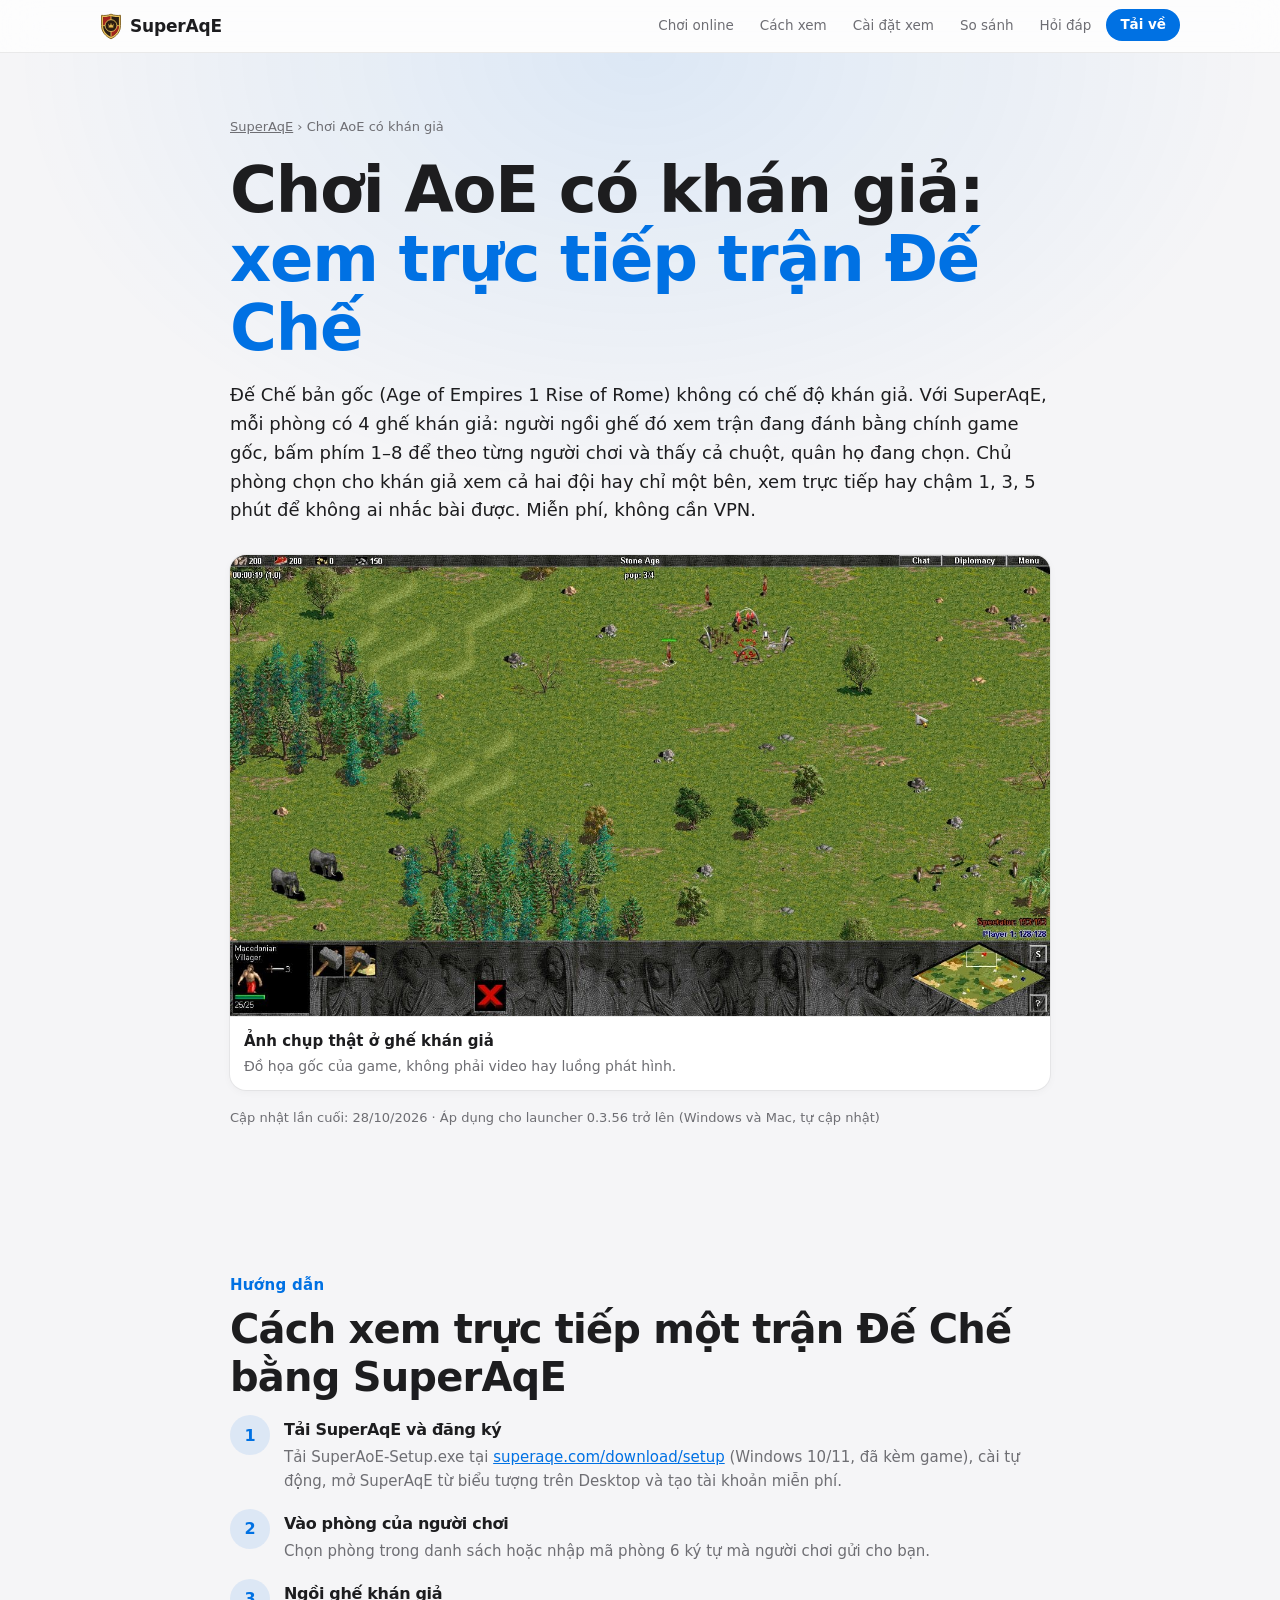
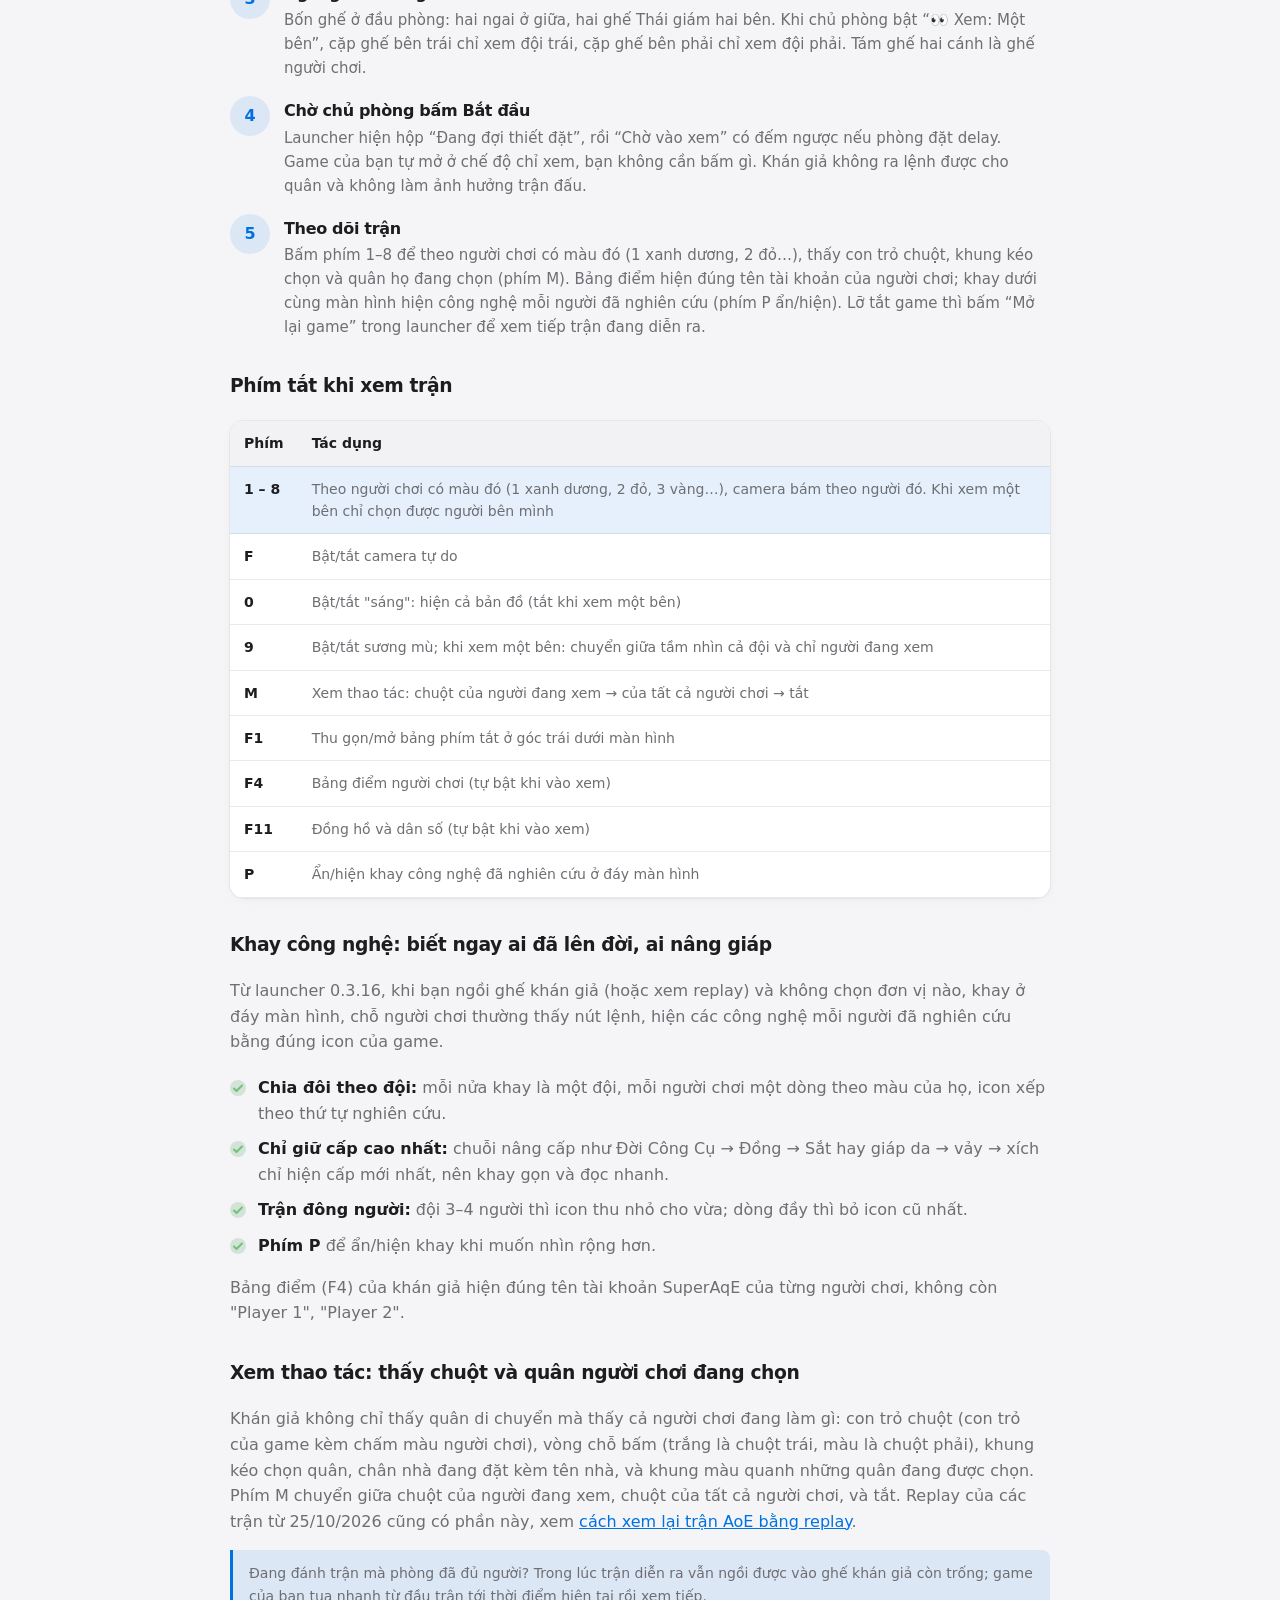
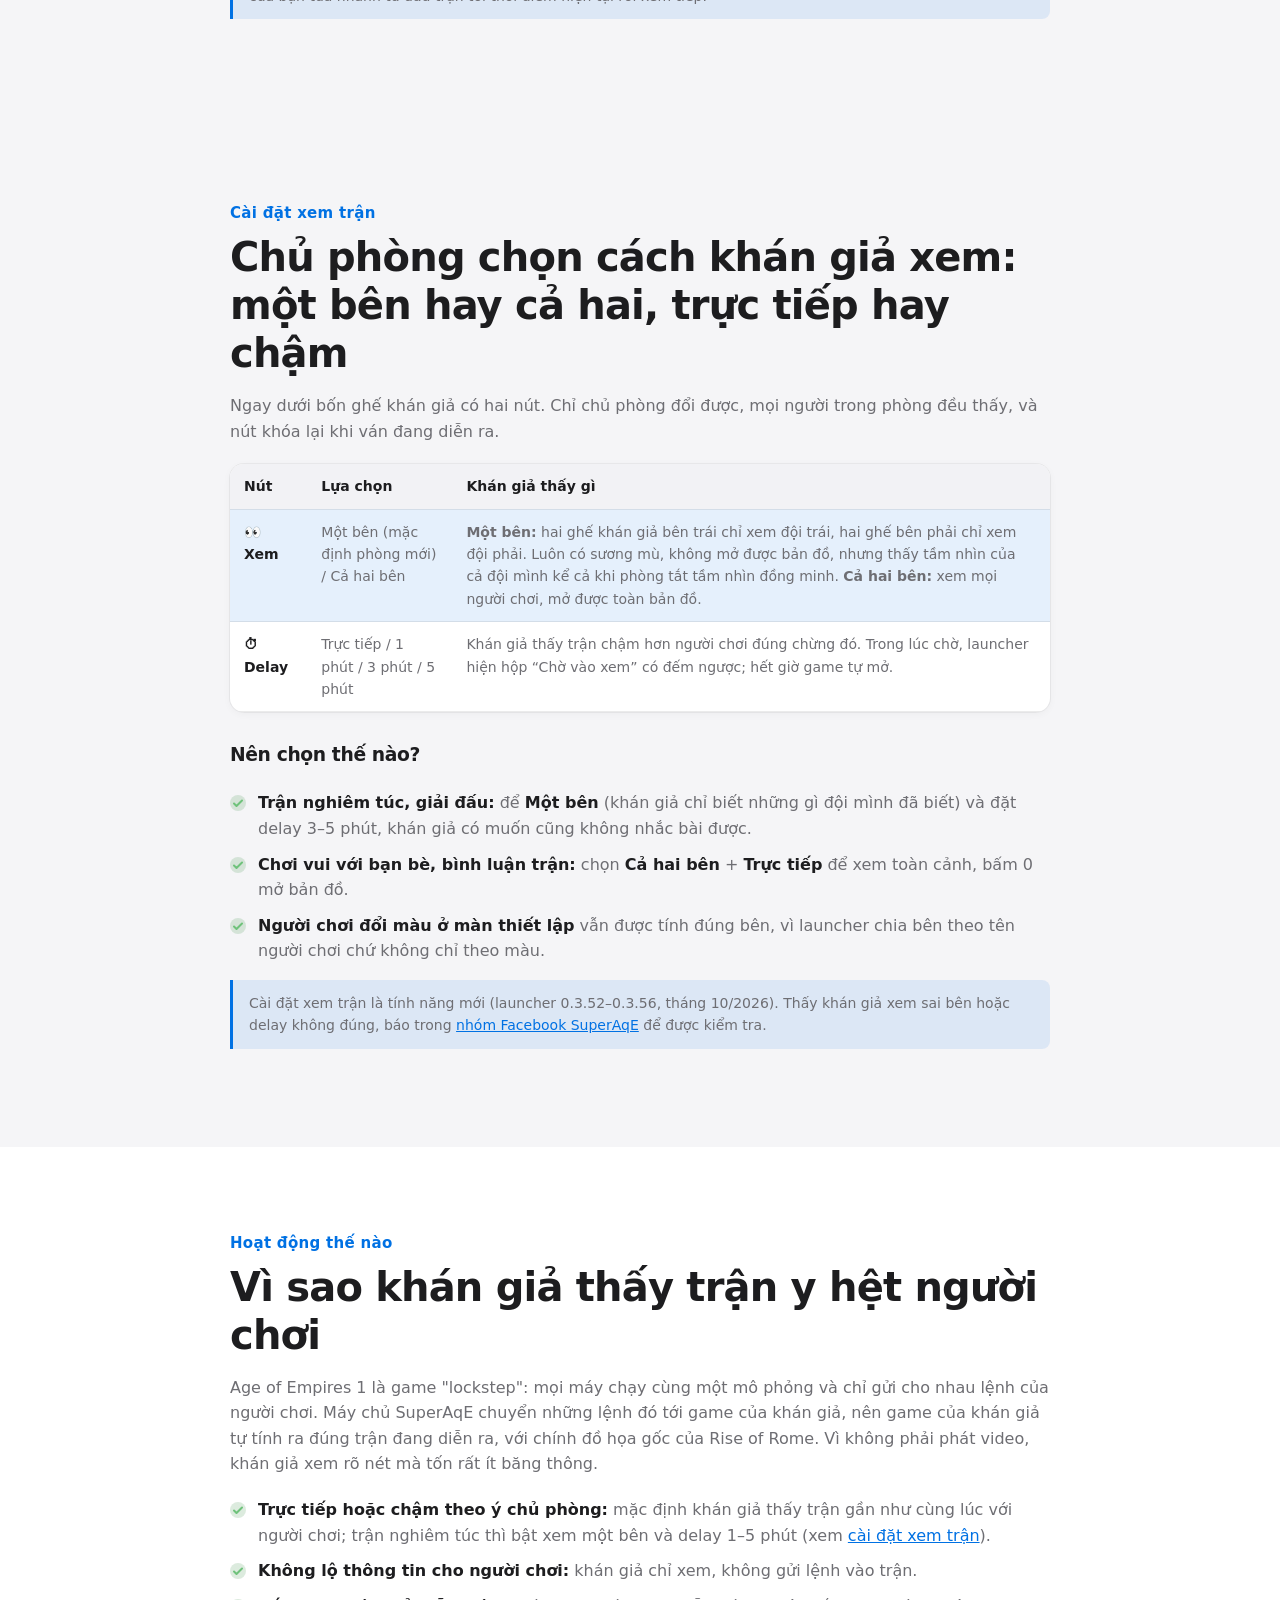
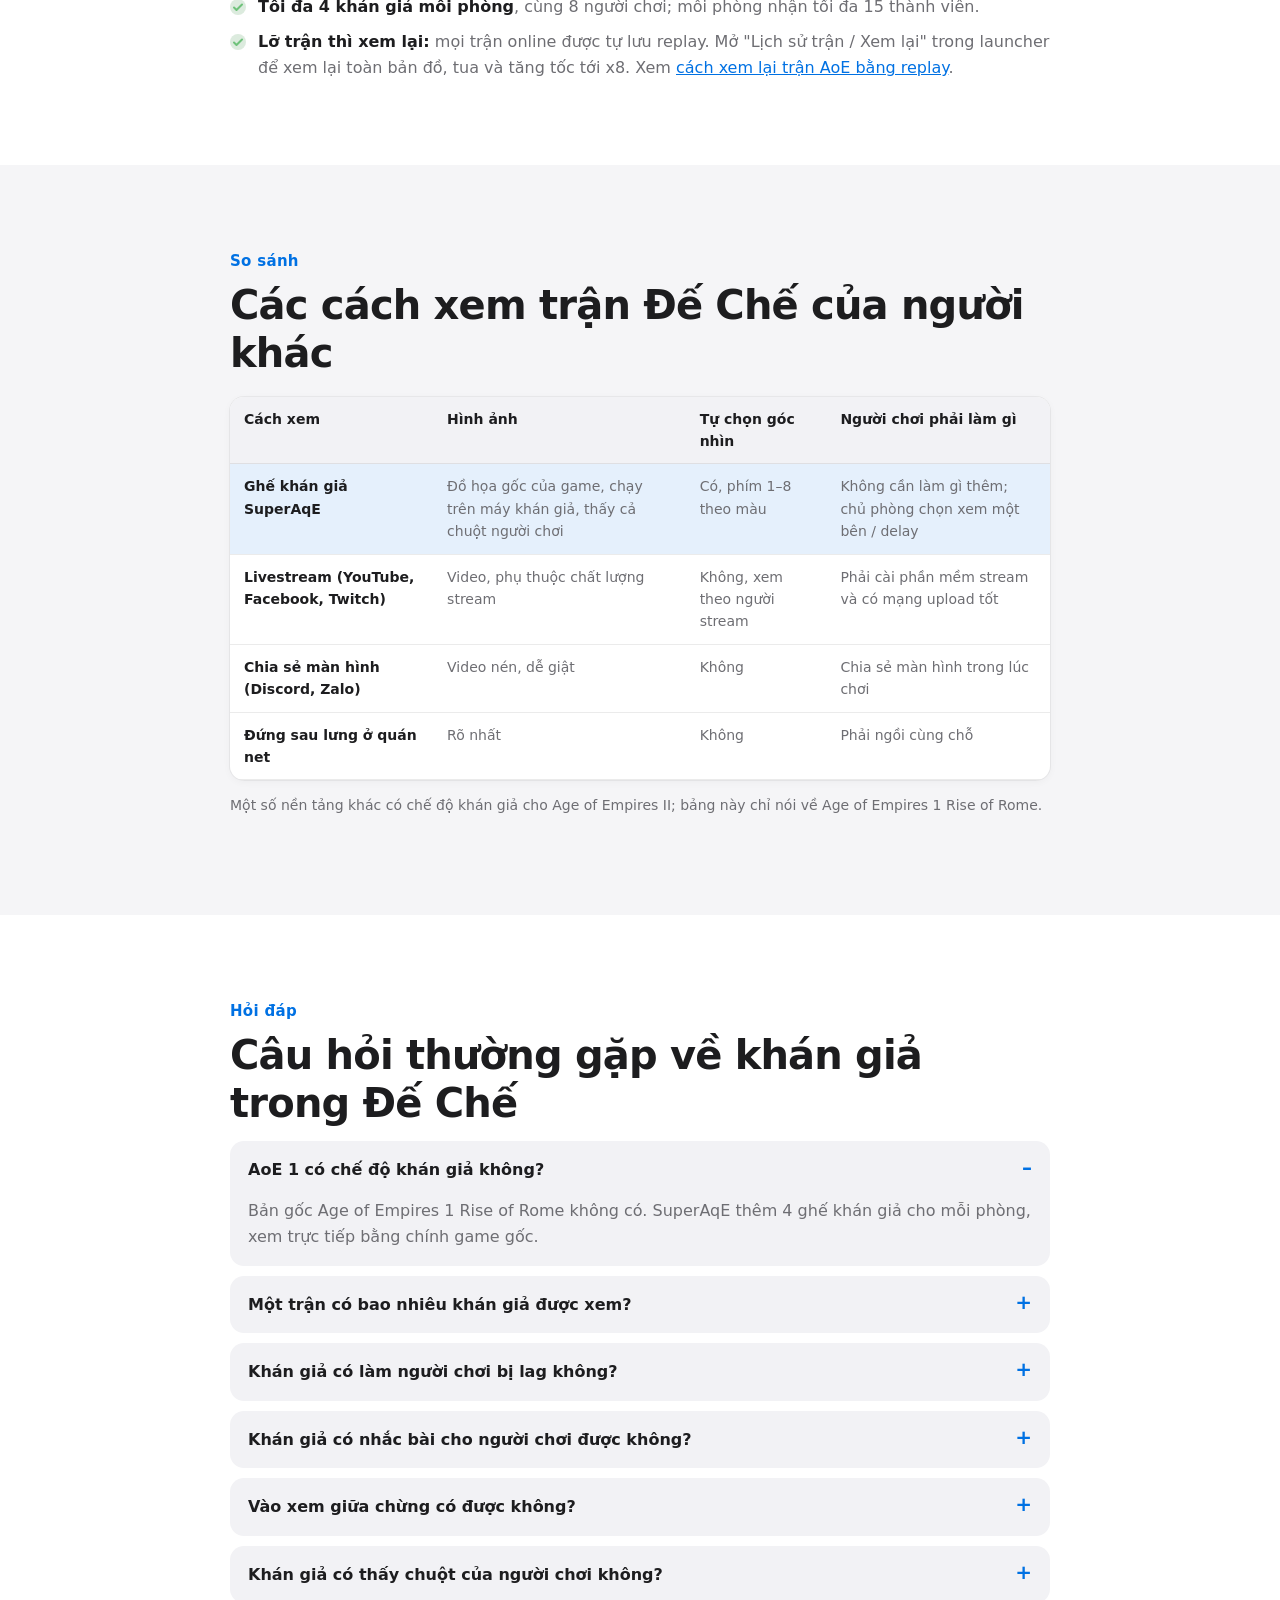
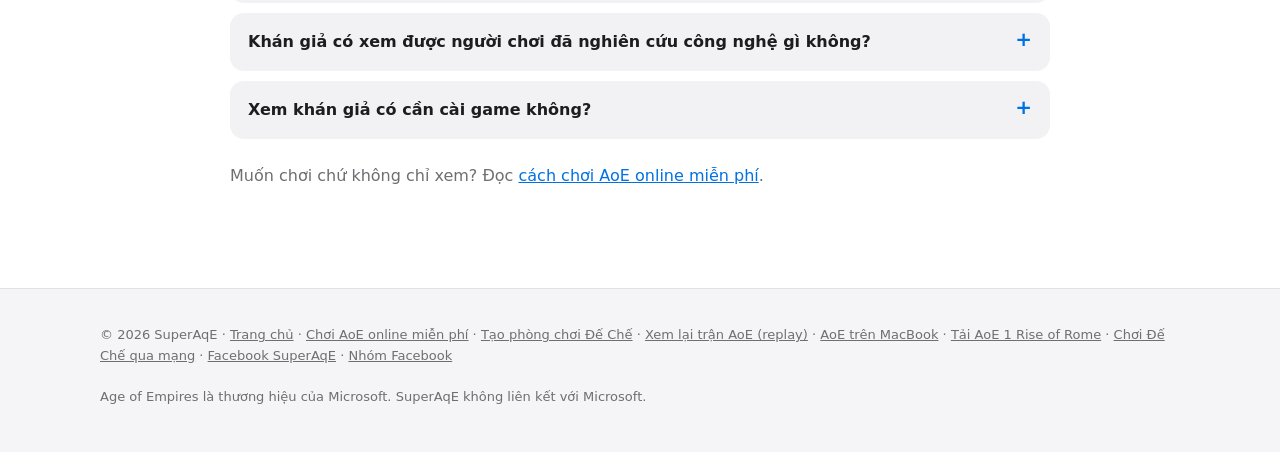
==== choi-aoe-co-khan-gia/index.html @ fdb7a01c "SEO: spectator settings (4 seats, one side, delay), mouse view; 3 -> 4 spectator seats site-wide; ra" ====
<!doctype html>
<html lang="vi">
<head>
<meta charset="utf-8">
<meta name="viewport" content="width=device-width, initial-scale=1">
<title>Chơi AoE có khán giả xem trực tiếp – SuperAqE</title>
<meta name="description" content="Đế Chế (AoE1) không có chế độ khán giả. SuperAqE thêm 4 ghế khán giả mỗi phòng: xem bằng đồ họa gốc, xem một bên hoặc delay để không nhắc bài.">
<link rel="canonical" href="https://superaqe.com/choi-aoe-co-khan-gia/">
<link rel="alternate" hreflang="vi" href="https://superaqe.com/choi-aoe-co-khan-gia/">
<link rel="alternate" hreflang="x-default" href="https://superaqe.com/choi-aoe-co-khan-gia/">
<meta property="og:title" content="Chơi AoE có khán giả: xem trực tiếp trận Đế Chế">
<meta property="og:description" content="4 ghế khán giả mỗi phòng, xem trận đang đánh bằng chính game gốc; chủ phòng chọn xem một bên hoặc chậm 1–5 phút. Miễn phí, không cần VPN.">
<meta property="og:type" content="article">
<meta property="og:url" content="https://superaqe.com/choi-aoe-co-khan-gia/">
<meta property="og:image" content="https://superaqe.com/img/spectator.jpg">
<meta property="og:image:width" content="1366">
<meta property="og:image:height" content="768">
<meta property="og:image:alt" content="Góc nhìn khán giả SuperAqE trong một trận Đế Chế">
<meta name="robots" content="index, follow, max-image-preview:large">
<meta property="og:locale" content="vi_VN">
<meta property="og:site_name" content="SuperAqE">
<meta name="twitter:card" content="summary_large_image">
<meta name="theme-color" content="#f5f5f7" media="(prefers-color-scheme: light)">
<meta name="theme-color" content="#111113" media="(prefers-color-scheme: dark)">
<link rel="icon" href="/favicon.svg" type="image/svg+xml">
<link rel="icon" href="/favicon-32.png" sizes="32x32" type="image/png">
<link rel="apple-touch-icon" href="/apple-touch-icon.png">
<script type="application/ld+json">
{
 "@context": "https://schema.org",
 "@type": "BreadcrumbList",
 "itemListElement": [
  {
   "@type": "ListItem",
   "position": 1,
   "name": "SuperAqE",
   "item": "https://superaqe.com/"
  },
  {
   "@type": "ListItem",
   "position": 2,
   "name": "Chơi AoE có khán giả",
   "item": "https://superaqe.com/choi-aoe-co-khan-gia/"
  }
 ]
}
</script>
<script type="application/ld+json">
{
 "@context": "https://schema.org",
 "@type": "FAQPage",
 "mainEntity": [
  {
   "@type": "Question",
   "name": "AoE 1 có chế độ khán giả không?",
   "acceptedAnswer": {
    "@type": "Answer",
    "text": "Bản gốc Age of Empires 1 Rise of Rome không có. SuperAqE thêm 4 ghế khán giả cho mỗi phòng, xem trực tiếp bằng chính game gốc."
   }
  },
  {
   "@type": "Question",
   "name": "Một trận có bao nhiêu khán giả được xem?",
   "acceptedAnswer": {
    "@type": "Answer",
    "text": "Tối đa 4 khán giả mỗi phòng: hai ngai ở giữa và hai ghế Thái giám hai bên. Phòng có thêm 8 ghế người chơi, tối đa 15 thành viên."
   }
  },
  {
   "@type": "Question",
   "name": "Khán giả có làm người chơi bị lag không?",
   "acceptedAnswer": {
    "@type": "Answer",
    "text": "Khán giả chỉ nhận lệnh từ máy chủ, không gửi lệnh vào trận, nên không làm chậm game của người chơi."
   }
  },
  {
   "@type": "Question",
   "name": "Khán giả có nhắc bài cho người chơi được không?",
   "acceptedAnswer": {
    "@type": "Answer",
    "text": "Chủ phòng chặn được. Bật “👀 Xem: Một bên” thì mỗi khán giả chỉ thấy đội mình, có sương mù, không mở bản đồ; đặt “⏱ Delay” 1, 3 hoặc 5 phút thì khán giả xem chậm hơn trận thật. Phòng mới mặc định xem một bên. Nếu để Cả hai bên + Trực tiếp, chỉ nên mời khán giả mình tin tưởng."
   }
  },
  {
   "@type": "Question",
   "name": "Vào xem giữa chừng có được không?",
   "acceptedAnswer": {
    "@type": "Answer",
    "text": "Được. Trong lúc trận diễn ra vẫn ngồi được vào ghế khán giả còn trống; game tua nhanh từ đầu trận tới thời điểm hiện tại rồi xem tiếp. Khán giả lỡ thoát ra thì bấm “Mở lại game” để vào lại trận đang đánh."
   }
  },
  {
   "@type": "Question",
   "name": "Khán giả có thấy chuột của người chơi không?",
   "acceptedAnswer": {
    "@type": "Answer",
    "text": "Có. Khán giả thấy con trỏ chuột, chỗ bấm, khung kéo chọn, nhà đang đặt và khung màu quanh quân người chơi đang chọn. Phím M chuyển giữa người đang xem, tất cả người chơi, và tắt."
   }
  },
  {
   "@type": "Question",
   "name": "Khán giả có xem được người chơi đã nghiên cứu công nghệ gì không?",
   "acceptedAnswer": {
    "@type": "Answer",
    "text": "Được. Từ launcher 0.3.16, khay dưới cùng màn hình khán giả hiện công nghệ mỗi người chơi đã nghiên cứu bằng icon gốc của game, chia theo đội, mỗi người một dòng theo thứ tự nghiên cứu, chuỗi nâng cấp chỉ giữ cấp cao nhất. Phím P ẩn/hiện. Khi xem replay cũng có khay này."
   }
  },
  {
   "@type": "Question",
   "name": "Xem khán giả có cần cài game không?",
   "acceptedAnswer": {
    "@type": "Answer",
    "text": "Không cần cài game riêng. Bộ cài SuperAoE-Setup.exe đã có sẵn game. Chỉ cần máy Windows 10/11 và tài khoản SuperAqE miễn phí."
   }
  }
 ]
}
</script>
<script type="application/ld+json">
{
 "@context": "https://schema.org",
 "@type": "HowTo",
 "name": "Cách xem trực tiếp trận Đế Chế bằng SuperAqE",
 "step": [
  {
   "@type": "HowToStep",
   "position": 1,
   "name": "Tải SuperAqE và đăng ký",
   "text": "Tải SuperAoE-Setup.exe tại superaqe.com/download/setup (Windows 10/11, đã kèm game), cài tự động, mở SuperAqE từ biểu tượng trên Desktop và tạo tài khoản miễn phí."
  },
  {
   "@type": "HowToStep",
   "position": 2,
   "name": "Vào phòng của người chơi",
   "text": "Chọn phòng trong danh sách hoặc nhập mã phòng 6 ký tự mà người chơi gửi cho bạn."
  },
  {
   "@type": "HowToStep",
   "position": 3,
   "name": "Ngồi ghế khán giả",
   "text": "Bốn ghế ở đầu phòng: hai ngai ở giữa, hai ghế Thái giám hai bên. Khi chủ phòng bật “👀 Xem: Một bên”, cặp ghế bên trái chỉ xem đội trái, cặp ghế bên phải chỉ xem đội phải. Tám ghế hai cánh là ghế người chơi."
  },
  {
   "@type": "HowToStep",
   "position": 4,
   "name": "Chờ chủ phòng bấm Bắt đầu",
   "text": "Launcher hiện hộp “Đang đợi thiết đặt”, rồi “Chờ vào xem” có đếm ngược nếu phòng đặt delay. Game của bạn tự mở ở chế độ chỉ xem, bạn không cần bấm gì. Khán giả không ra lệnh được cho quân và không làm ảnh hưởng trận đấu."
  },
  {
   "@type": "HowToStep",
   "position": 5,
   "name": "Theo dõi trận",
   "text": "Bấm phím 1–8 để theo người chơi có màu đó (1 xanh dương, 2 đỏ…), thấy con trỏ chuột, khung kéo chọn và quân họ đang chọn (phím M). Bảng điểm hiện đúng tên tài khoản của người chơi; khay dưới cùng màn hình hiện công nghệ mỗi người đã nghiên cứu (phím P ẩn/hiện). Lỡ tắt game thì bấm “Mở lại game” trong launcher để xem tiếp trận đang diễn ra."
  }
 ]
}
</script>
<style>
:root {
  --gold: #e8c35a; --gold2: #b8902f; --ink: #221a12;
  --bg: #140f0a; --bg2: #1c150e; --panel: #2c2218; --panel2: #3a2d1e;
  --line: #5a4728; --text: #f2e6cf; --dim: #b7a583; --red: #a33a32; --green: #4f9a5a;
  --serif: "Playfair Display", Georgia, serif;
  --sans: "Be Vietnam Pro", "Segoe UI", system-ui, sans-serif;
}
* { box-sizing: border-box; }
html { scroll-behavior: smooth; }
body { margin: 0; background: var(--bg); color: var(--text); font-family: var(--sans); font-size: 16px; line-height: 1.6; overflow-x: hidden; }
a { color: var(--gold); }
img, svg { max-width: 100%; }
.wrap { max-width: 1120px; margin: 0 auto; padding: 0 20px; }
.wrap > *, .grid3 > *, .dl > * { min-width: 0; }

/* Header */
.top { position: sticky; top: 0; z-index: 10; background: rgba(20,15,10,.88); backdrop-filter: blur(8px); border-bottom: 1px solid rgba(184,144,47,.35); }
.top .wrap { display: flex; align-items: center; justify-content: space-between; height: 60px; gap: 16px; }
.brand { display: flex; align-items: center; gap: 10px; font-family: var(--serif); font-weight: 800; font-size: 22px; color: var(--gold); text-decoration: none; letter-spacing: .3px; }
.brand img { width: 30px; height: 36px; }
.nav { display: flex; gap: 22px; }
.nav a { color: var(--dim); text-decoration: none; font-size: 14px; font-weight: 500; }
.nav a:hover { color: var(--text); }
.nav .cta { color: var(--ink); background: linear-gradient(#e8c35a, #b8902f); padding: 7px 14px; border-radius: 8px; font-weight: 700; }
.nav .cta:hover { color: var(--ink); filter: brightness(1.08); }

/* Hero */
.hero { position: relative; padding: 90px 0 70px; background:
  radial-gradient(ellipse 80% 60% at 50% 0%, rgba(232,195,90,.16), transparent 70%),
  radial-gradient(ellipse at bottom, #2a2015, var(--bg) 70%); overflow: hidden; }
.hero .wrap { display: grid; grid-template-columns: 1.05fr .95fr; gap: 48px; align-items: center; }
.eyebrow { display: inline-flex; gap: 8px; align-items: center; font-size: 13px; font-weight: 600; color: var(--gold); border: 1px solid rgba(232,195,90,.4); padding: 5px 12px; border-radius: 999px; background: rgba(232,195,90,.07); }
.dot { width: 8px; height: 8px; border-radius: 50%; background: #e0493c; box-shadow: 0 0 0 0 rgba(224,73,60,.6); animation: pulse 1.8s infinite; }
@keyframes pulse { 70% { box-shadow: 0 0 0 9px rgba(224,73,60,0); } 100% { box-shadow: 0 0 0 0 rgba(224,73,60,0); } }
h1 { font-family: var(--serif); font-size: clamp(38px, 5.6vw, 64px); line-height: 1.08; margin: 18px 0 18px; font-weight: 800; }
h1 .g { color: var(--gold); }
.lead { font-size: 18px; color: var(--dim); max-width: 560px; margin: 0 0 30px; }
.btns { display: flex; flex-wrap: wrap; gap: 12px; }
.btn { display: inline-flex; align-items: center; gap: 10px; padding: 14px 20px; border-radius: 10px; font-weight: 700; font-size: 15px; text-decoration: none; transition: transform .15s, filter .15s; }
.btn:hover { transform: translateY(-1px); }
.btn svg { width: 20px; height: 20px; flex: none; }
.btn.primary { background: linear-gradient(#e8c35a, #b8902f); color: var(--ink); box-shadow: 0 8px 24px rgba(184,144,47,.25); }
.btn.primary:hover { filter: brightness(1.08); }
.btn.ghost { color: var(--text); border: 1px solid var(--line); background: rgba(58,45,30,.4); }
.btn.ghost:hover { border-color: var(--gold2); }
.btn small { display: block; font-weight: 500; font-size: 12px; opacity: .75; }
.meta { margin-top: 18px; font-size: 13px; color: var(--dim); }

/* Hero visual: spectator screen mock */
.screen { margin: 0; border: 1px solid var(--gold2); border-radius: 14px; background: #0e0b07; box-shadow: 0 30px 80px rgba(0,0,0,.6), 0 0 0 6px rgba(58,45,30,.5); overflow: hidden; }
.screen img, .shot img { display: block; width: 100%; height: auto; }
.screen figcaption { display: flex; gap: 10px; align-items: center; padding: 10px 12px; background: linear-gradient(#352817, #241b10); border-top: 1px solid var(--line); font-size: 13px; color: var(--dim); }
.live { flex: none; color: #fff; background: #c23a2f; border-radius: 4px; padding: 1px 7px; font-weight: 700; font-size: 11px; letter-spacing: .5px; }

/* Screenshot gallery */
.shots { display: grid; grid-template-columns: 1fr 1fr; gap: 18px; }
.shot { margin: 0; border: 1px solid rgba(184,144,47,.45); border-radius: 14px; overflow: hidden; background: var(--panel); }
.shot.big { grid-column: 1 / -1; }
.shot figcaption { padding: 12px 14px; font-size: 14px; color: var(--dim); border-top: 1px solid var(--line); }
.shot figcaption b { color: var(--text); display: block; font-size: 15px; margin-bottom: 2px; }

/* Sections */
section { padding: 84px 0; scroll-margin-top: 60px; }
.alt { background: var(--bg2); border-top: 1px solid rgba(90,71,40,.5); border-bottom: 1px solid rgba(90,71,40,.5); }
.kicker { color: var(--gold); font-weight: 700; font-size: 13px; letter-spacing: 1.5px; text-transform: uppercase; }
h2 { font-family: var(--serif); font-size: clamp(28px, 3.6vw, 40px); line-height: 1.2; margin: 8px 0 14px; }
.sub { color: var(--dim); max-width: 680px; margin: 0 0 40px; font-size: 17px; }
.grid3 { display: grid; grid-template-columns: repeat(3, 1fr); gap: 18px; }
.card { background: linear-gradient(180deg, var(--panel), #241b12); border: 1px solid rgba(184,144,47,.35); border-radius: 14px; padding: 24px; }
.card:hover { border-color: var(--gold2); }
.ico { width: 44px; height: 44px; border-radius: 10px; display: grid; place-items: center; background: rgba(232,195,90,.12); color: var(--gold); margin-bottom: 14px; }
.ico svg { width: 24px; height: 24px; }
.card h3 { margin: 0 0 6px; font-size: 18px; }
.card p { margin: 0; color: var(--dim); font-size: 15px; }

/* Feature split */
.split { display: grid; grid-template-columns: 1fr 1fr; gap: 48px; align-items: center; }
.steps { list-style: none; padding: 0; margin: 0; display: grid; gap: 16px; }
.steps li { display: grid; grid-template-columns: 40px 1fr; gap: 14px; }
.steps .n { width: 40px; height: 40px; border-radius: 50%; border: 1px solid var(--gold2); color: var(--gold); display: grid; place-items: center; font-weight: 700; font-family: var(--serif); }
.steps h3, .steps h4 { margin: 2px 0 2px; font-size: 16px; }
.steps p { margin: 0; color: var(--dim); font-size: 15px; }

/* U lobby */
.lobby { display: grid; grid-template-columns: 1fr 1.1fr; gap: 48px; align-items: center; }
.u { background: var(--panel); border: 1px solid rgba(184,144,47,.4); border-radius: 16px; padding: 20px; }
.legend { display: flex; gap: 16px; flex-wrap: wrap; margin-top: 14px; font-size: 13px; color: var(--dim); }
.legend span { display: inline-flex; gap: 6px; align-items: center; }
.legend i { width: 12px; height: 12px; border-radius: 3px; display: inline-block; }
.ticks { list-style: none; padding: 0; margin: 20px 0 0; display: grid; gap: 10px; }
.ticks li { padding-left: 28px; position: relative; color: var(--dim); }
.ticks li::before { content: ""; position: absolute; left: 0; top: 5px; width: 16px; height: 16px; border-radius: 50%; background: rgba(79,154,90,.2) url("data:image/svg+xml,%3Csvg xmlns='http://www.w3.org/2000/svg' viewBox='0 0 16 16'%3E%3Cpath d='M4 8.5l2.5 2.5L12 5.5' fill='none' stroke='%236fc27b' stroke-width='2' stroke-linecap='round' stroke-linejoin='round'/%3E%3C/svg%3E") center/16px no-repeat; }
.ticks b { color: var(--text); font-weight: 600; }

/* Download */
.dl { display: grid; grid-template-columns: 1fr 1fr; gap: 18px; }
.os { background: linear-gradient(180deg, var(--panel), #221a11); border: 1px solid rgba(184,144,47,.4); border-radius: 16px; padding: 28px; display: flex; flex-direction: column; gap: 14px; }
.os .osh { display: flex; align-items: center; gap: 14px; }
.os .osh svg { width: 40px; height: 40px; color: var(--gold); }
.os h3 { margin: 0; font-size: 22px; font-family: var(--serif); }
.os .req { color: var(--dim); font-size: 14px; margin: 0; }
.os ul { margin: 0; padding-left: 18px; color: var(--dim); font-size: 14px; }
.os .btn { align-self: flex-start; margin-top: auto; }
.badge { font-size: 11px; font-weight: 700; letter-spacing: .4px; padding: 3px 8px; border-radius: 999px; background: rgba(232,195,90,.15); color: var(--gold); border: 1px solid rgba(232,195,90,.35); }
.badge.new { background: rgba(79,154,90,.18); color: #8fd69a; border-color: rgba(79,154,90,.45); }

/* Mac guide */
.mac { display: grid; grid-template-columns: 1fr 1fr; gap: 40px; align-items: start; }
.code { background: #0e0b07; border: 1px solid var(--line); border-radius: 10px; padding: 14px 16px; font-family: ui-monospace, Menlo, Consolas, monospace; font-size: 13px; color: #e9d8b0; overflow-x: auto; white-space: pre; }
.note { border-left: 3px solid var(--gold2); background: rgba(232,195,90,.06); padding: 12px 16px; border-radius: 0 8px 8px 0; color: var(--dim); font-size: 14px; margin-top: 16px; }

/* FAQ */
.faq { max-width: 820px; display: grid; gap: 10px; }
details { background: var(--panel); border: 1px solid rgba(90,71,40,.9); border-radius: 12px; padding: 0 18px; }
details[open] { border-color: var(--gold2); }
summary { cursor: pointer; list-style: none; padding: 16px 0; font-weight: 600; display: flex; justify-content: space-between; gap: 12px; }
summary::-webkit-details-marker { display: none; }
summary::after { content: "+"; color: var(--gold); font-size: 20px; line-height: 1; }
details[open] summary::after { content: "–"; }
details p { margin: 0 0 16px; color: var(--dim); }

footer { padding: 36px 0 44px; border-top: 1px solid rgba(90,71,40,.6); color: var(--dim); font-size: 13px; }
footer .wrap { display: flex; justify-content: space-between; gap: 20px; flex-wrap: wrap; }

@media (max-width: 900px) {
  .hero { padding: 56px 0 50px; }
  .hero .wrap, .split, .lobby, .mac, .dl, .shots { grid-template-columns: 1fr; gap: 32px; }
  .shot.big { grid-column: auto; }
  .grid3 { grid-template-columns: 1fr 1fr; }
  .nav a:not(.cta) { display: none; }
  section { padding: 60px 0; }
}
@media (max-width: 560px) {
  .wrap { padding: 0 16px; }
  .grid3 { grid-template-columns: 1fr; }
  .btn { width: 100%; justify-content: center; }
  .os .btn { align-self: stretch; }
  .lead { font-size: 16px; }
}
@media (prefers-reduced-motion: reduce) { * { animation: none !important; transition: none !important; } html { scroll-behavior: auto; } }

.page { padding: 64px 0 48px; }
.narrow { max-width: 860px; display: block !important; }
.crumbs { font-size: 13px; color: var(--dim); margin-bottom: 8px; }
.crumbs a { color: var(--dim); }
.answer { max-width: none; color: var(--text); }
section p { color: var(--dim); }
.steps h3 { margin: 2px 0 2px; font-size: 16px; }
.tbl { overflow-x: auto; border: 1px solid rgba(184,144,47,.4); border-radius: 12px; margin: 20px 0 12px; }
table { width: 100%; border-collapse: collapse; font-size: 14px; min-width: 620px; }
th, td { text-align: left; padding: 11px 14px; border-bottom: 1px solid rgba(90,71,40,.6); vertical-align: top; }
thead th { background: var(--panel2); color: var(--gold); font-weight: 700; }
tbody th { color: var(--text); font-weight: 600; }
td { color: var(--dim); }
tbody tr:first-child { background: rgba(232,195,90,.07); }
.small { font-size: 14px; }
footer a { color: var(--dim); }
</style>
<link rel="stylesheet" href="/modern.css">
</head>
<body>

<header class="top">
  <div class="wrap">
    <a class="brand" href="/">
      <img src="/favicon.svg" alt="" width="30" height="36">
      SuperAqE
    </a>
    <nav class="nav" aria-label="Menu chính">
      <a href="/choi-aoe-online-mien-phi/">Chơi online</a>
      <a href="#cach-xem">Cách xem</a>
      <a href="#cai-dat-xem">Cài đặt xem</a>
      <a href="#so-sanh">So sánh</a>
      <a href="#hoi-dap">Hỏi đáp</a>
      <a class="cta" href="https://superaqe.com/download/setup">Tải về</a>
    </nav>
  </div>
</header>

<main>
<section class="hero page">
  <div class="wrap narrow">
    <nav class="crumbs" aria-label="Đường dẫn"><a href="/">SuperAqE</a> › <span>Chơi AoE có khán giả</span></nav>
    <h1>Chơi AoE có khán giả: <span class="g">xem trực tiếp trận Đế Chế</span></h1>
    <p class="lead answer">Đế Chế bản gốc (Age of Empires 1 Rise of Rome) không có chế độ khán giả. Với SuperAqE, mỗi phòng có 4 ghế khán giả: người ngồi ghế đó xem trận đang đánh bằng chính game gốc, bấm phím 1–8 để theo từng người chơi và thấy cả chuột, quân họ đang chọn. Chủ phòng chọn cho khán giả xem cả hai đội hay chỉ một bên, xem trực tiếp hay chậm 1, 3, 5 phút để không ai nhắc bài được. Miễn phí, không cần VPN.</p>
    <figure class="shot">
      <a href="/img/spectator.jpg" target="_blank" rel="noopener"><img src="/img/spectator.jpg" width="1366" height="768" alt="Ảnh chụp thật màn hình khán giả SuperAqE trong một trận Đế Chế 1v1: nhà chính, dân làng, rừng và bản đồ nhỏ"></a>
      <figcaption><b>Ảnh chụp thật ở ghế khán giả</b>Đồ họa gốc của game, không phải video hay luồng phát hình.</figcaption>
    </figure>
    <p class="meta">Cập nhật lần cuối: <time datetime="2026-10-28">28/10/2026</time> · Áp dụng cho launcher 0.3.56 trở lên (Windows và Mac, tự cập nhật)</p>
  </div>
</section>

<section id="cach-xem">
  <div class="wrap narrow">
    <div class="kicker">Hướng dẫn</div>
    <h2>Cách xem trực tiếp một trận Đế Chế bằng SuperAqE</h2>
    <ol class="steps">
      <li><span class="n">1</span><div><h3>Tải SuperAqE và đăng ký</h3><p>Tải SuperAoE-Setup.exe tại <a href="https://superaqe.com/download/setup">superaqe.com/download/setup</a> (Windows 10/11, đã kèm game), cài tự động, mở SuperAqE từ biểu tượng trên Desktop và tạo tài khoản miễn phí.</p></div></li>
      <li><span class="n">2</span><div><h3>Vào phòng của người chơi</h3><p>Chọn phòng trong danh sách hoặc nhập mã phòng 6 ký tự mà người chơi gửi cho bạn.</p></div></li>
      <li><span class="n">3</span><div><h3>Ngồi ghế khán giả</h3><p>Bốn ghế ở đầu phòng: hai ngai ở giữa, hai ghế Thái giám hai bên. Khi chủ phòng bật “👀 Xem: Một bên”, cặp ghế bên trái chỉ xem đội trái, cặp ghế bên phải chỉ xem đội phải. Tám ghế hai cánh là ghế người chơi.</p></div></li>
      <li><span class="n">4</span><div><h3>Chờ chủ phòng bấm Bắt đầu</h3><p>Launcher hiện hộp “Đang đợi thiết đặt”, rồi “Chờ vào xem” có đếm ngược nếu phòng đặt delay. Game của bạn tự mở ở chế độ chỉ xem, bạn không cần bấm gì. Khán giả không ra lệnh được cho quân và không làm ảnh hưởng trận đấu.</p></div></li>
      <li><span class="n">5</span><div><h3>Theo dõi trận</h3><p>Bấm phím 1–8 để theo người chơi có màu đó (1 xanh dương, 2 đỏ…), thấy con trỏ chuột, khung kéo chọn và quân họ đang chọn (phím M). Bảng điểm hiện đúng tên tài khoản của người chơi; khay dưới cùng màn hình hiện công nghệ mỗi người đã nghiên cứu (phím P ẩn/hiện). Lỡ tắt game thì bấm “Mở lại game” trong launcher để xem tiếp trận đang diễn ra.</p></div></li>
    </ol>
    <h3 id="phim-tat" style="margin-top:32px">Phím tắt khi xem trận</h3>
    <div class="tbl">
      <table>
        <thead><tr><th scope="col">Phím</th><th scope="col">Tác dụng</th></tr></thead>
        <tbody>
          <tr><th scope="row">1 – 8</th><td>Theo người chơi có màu đó (1 xanh dương, 2 đỏ, 3 vàng…), camera bám theo người đó. Khi xem một bên chỉ chọn được người bên mình</td></tr>
          <tr><th scope="row">F</th><td>Bật/tắt camera tự do</td></tr>
          <tr><th scope="row">0</th><td>Bật/tắt "sáng": hiện cả bản đồ (tắt khi xem một bên)</td></tr>
          <tr><th scope="row">9</th><td>Bật/tắt sương mù; khi xem một bên: chuyển giữa tầm nhìn cả đội và chỉ người đang xem</td></tr>
          <tr><th scope="row">M</th><td>Xem thao tác: chuột của người đang xem → của tất cả người chơi → tắt</td></tr>
          <tr><th scope="row">F1</th><td>Thu gọn/mở bảng phím tắt ở góc trái dưới màn hình</td></tr>
          <tr><th scope="row">F4</th><td>Bảng điểm người chơi (tự bật khi vào xem)</td></tr>
          <tr><th scope="row">F11</th><td>Đồng hồ và dân số (tự bật khi vào xem)</td></tr>
          <tr><th scope="row">P</th><td>Ẩn/hiện khay công nghệ đã nghiên cứu ở đáy màn hình</td></tr>
        </tbody>
      </table>
    </div>
    <h3 id="o-cong-nghe" style="margin-top:32px">Khay công nghệ: biết ngay ai đã lên đời, ai nâng giáp</h3>
    <p>Từ launcher 0.3.16, khi bạn ngồi ghế khán giả (hoặc xem replay) và không chọn đơn vị nào, khay ở đáy màn hình, chỗ người chơi thường thấy nút lệnh, hiện các công nghệ mỗi người đã nghiên cứu bằng đúng icon của game.</p>
    <ul class="ticks">
      <li><b>Chia đôi theo đội:</b> mỗi nửa khay là một đội, mỗi người chơi một dòng theo màu của họ, icon xếp theo thứ tự nghiên cứu.</li>
      <li><b>Chỉ giữ cấp cao nhất:</b> chuỗi nâng cấp như Đời Công Cụ → Đồng → Sắt hay giáp da → vảy → xích chỉ hiện cấp mới nhất, nên khay gọn và đọc nhanh.</li>
      <li><b>Trận đông người:</b> đội 3–4 người thì icon thu nhỏ cho vừa; dòng đầy thì bỏ icon cũ nhất.</li>
      <li><b>Phím P</b> để ẩn/hiện khay khi muốn nhìn rộng hơn.</li>
    </ul>
    <p>Bảng điểm (F4) của khán giả hiện đúng tên tài khoản SuperAqE của từng người chơi, không còn "Player 1", "Player 2".</p>
    <h3 id="xem-thao-tac" style="margin-top:32px">Xem thao tác: thấy chuột và quân người chơi đang chọn</h3>
    <p>Khán giả không chỉ thấy quân di chuyển mà thấy cả người chơi đang làm gì: con trỏ chuột (con trỏ của game kèm chấm màu người chơi), vòng chỗ bấm (trắng là chuột trái, màu là chuột phải), khung kéo chọn quân, chân nhà đang đặt kèm tên nhà, và khung màu quanh những quân đang được chọn. Phím M chuyển giữa chuột của người đang xem, chuột của tất cả người chơi, và tắt. Replay của các trận từ 25/10/2026 cũng có phần này, xem <a href="/xem-lai-tran-aoe-replay/">cách xem lại trận AoE bằng replay</a>.</p>
    <p class="note">Đang đánh trận mà phòng đã đủ người? Trong lúc trận diễn ra vẫn ngồi được vào ghế khán giả còn trống; game của bạn tua nhanh từ đầu trận tới thời điểm hiện tại rồi xem tiếp.</p>
  </div>
</section>

<section id="cai-dat-xem">
  <div class="wrap narrow">
    <div class="kicker">Cài đặt xem trận</div>
    <h2>Chủ phòng chọn cách khán giả xem: một bên hay cả hai, trực tiếp hay chậm</h2>
    <p>Ngay dưới bốn ghế khán giả có hai nút. Chỉ chủ phòng đổi được, mọi người trong phòng đều thấy, và nút khóa lại khi ván đang diễn ra.</p>
    <div class="tbl">
      <table>
        <thead><tr><th scope="col">Nút</th><th scope="col">Lựa chọn</th><th scope="col">Khán giả thấy gì</th></tr></thead>
        <tbody>
          <tr><th scope="row">👀 Xem</th><td>Một bên (mặc định phòng mới) / Cả hai bên</td><td><b>Một bên:</b> hai ghế khán giả bên trái chỉ xem đội trái, hai ghế bên phải chỉ xem đội phải. Luôn có sương mù, không mở được bản đồ, nhưng thấy tầm nhìn của cả đội mình kể cả khi phòng tắt tầm nhìn đồng minh. <b>Cả hai bên:</b> xem mọi người chơi, mở được toàn bản đồ.</td></tr>
          <tr><th scope="row">⏱ Delay</th><td>Trực tiếp / 1 phút / 3 phút / 5 phút</td><td>Khán giả thấy trận chậm hơn người chơi đúng chừng đó. Trong lúc chờ, launcher hiện hộp “Chờ vào xem” có đếm ngược; hết giờ game tự mở.</td></tr>
        </tbody>
      </table>
    </div>
    <h3 style="margin-top:28px">Nên chọn thế nào?</h3>
    <ul class="ticks">
      <li><b>Trận nghiêm túc, giải đấu:</b> để <b>Một bên</b> (khán giả chỉ biết những gì đội mình đã biết) và đặt delay 3–5 phút, khán giả có muốn cũng không nhắc bài được.</li>
      <li><b>Chơi vui với bạn bè, bình luận trận:</b> chọn <b>Cả hai bên</b> + <b>Trực tiếp</b> để xem toàn cảnh, bấm 0 mở bản đồ.</li>
      <li><b>Người chơi đổi màu ở màn thiết lập</b> vẫn được tính đúng bên, vì launcher chia bên theo tên người chơi chứ không chỉ theo màu.</li>
    </ul>
    <p class="note">Cài đặt xem trận là tính năng mới (launcher 0.3.52–0.3.56, tháng 10/2026). Thấy khán giả xem sai bên hoặc delay không đúng, báo trong <a href="https://www.facebook.com/groups/1496567506003702" target="_blank" rel="noopener">nhóm Facebook SuperAqE</a> để được kiểm tra.</p>
  </div>
</section>

<section id="vi-sao" class="alt">
  <div class="wrap narrow">
    <div class="kicker">Hoạt động thế nào</div>
    <h2>Vì sao khán giả thấy trận y hệt người chơi</h2>
    <p>Age of Empires 1 là game "lockstep": mọi máy chạy cùng một mô phỏng và chỉ gửi cho nhau lệnh của người chơi. Máy chủ SuperAqE chuyển những lệnh đó tới game của khán giả, nên game của khán giả tự tính ra đúng trận đang diễn ra, với chính đồ họa gốc của Rise of Rome. Vì không phải phát video, khán giả xem rõ nét mà tốn rất ít băng thông.</p>
    <ul class="ticks">
      <li><b>Trực tiếp hoặc chậm theo ý chủ phòng:</b> mặc định khán giả thấy trận gần như cùng lúc với người chơi; trận nghiêm túc thì bật xem một bên và delay 1–5 phút (xem <a href="#cai-dat-xem">cài đặt xem trận</a>).</li>
      <li><b>Không lộ thông tin cho người chơi:</b> khán giả chỉ xem, không gửi lệnh vào trận.</li>
      <li><b>Tối đa 4 khán giả mỗi phòng</b>, cùng 8 người chơi; mỗi phòng nhận tối đa 15 thành viên.</li>
      <li><b>Lỡ trận thì xem lại:</b> mọi trận online được tự lưu replay. Mở "Lịch sử trận / Xem lại" trong launcher để xem lại toàn bản đồ, tua và tăng tốc tới x8. Xem <a href="/xem-lai-tran-aoe-replay/">cách xem lại trận AoE bằng replay</a>.</li>
    </ul>
  </div>
</section>

<section id="so-sanh">
  <div class="wrap narrow">
    <div class="kicker">So sánh</div>
    <h2>Các cách xem trận Đế Chế của người khác</h2>
    <div class="tbl">
      <table>
        <thead><tr><th scope="col">Cách xem</th><th scope="col">Hình ảnh</th><th scope="col">Tự chọn góc nhìn</th><th scope="col">Người chơi phải làm gì</th></tr></thead>
        <tbody>
          <tr><th scope="row">Ghế khán giả SuperAqE</th><td>Đồ họa gốc của game, chạy trên máy khán giả, thấy cả chuột người chơi</td><td>Có, phím 1–8 theo màu</td><td>Không cần làm gì thêm; chủ phòng chọn xem một bên / delay</td></tr>
          <tr><th scope="row">Livestream (YouTube, Facebook, Twitch)</th><td>Video, phụ thuộc chất lượng stream</td><td>Không, xem theo người stream</td><td>Phải cài phần mềm stream và có mạng upload tốt</td></tr>
          <tr><th scope="row">Chia sẻ màn hình (Discord, Zalo)</th><td>Video nén, dễ giật</td><td>Không</td><td>Chia sẻ màn hình trong lúc chơi</td></tr>
          <tr><th scope="row">Đứng sau lưng ở quán net</th><td>Rõ nhất</td><td>Không</td><td>Phải ngồi cùng chỗ</td></tr>
        </tbody>
      </table>
    </div>
    <p class="small">Một số nền tảng khác có chế độ khán giả cho Age of Empires II; bảng này chỉ nói về Age of Empires 1 Rise of Rome.</p>
  </div>
</section>

<section id="hoi-dap" class="alt">
  <div class="wrap narrow">
    <div class="kicker">Hỏi đáp</div>
    <h2>Câu hỏi thường gặp về khán giả trong Đế Chế</h2>
    <div class="faq">
      <details open><summary>AoE 1 có chế độ khán giả không?</summary><p>Bản gốc Age of Empires 1 Rise of Rome không có. SuperAqE thêm 4 ghế khán giả cho mỗi phòng, xem trực tiếp bằng chính game gốc.</p></details>
      <details><summary>Một trận có bao nhiêu khán giả được xem?</summary><p>Tối đa 4 khán giả mỗi phòng: hai ngai ở giữa và hai ghế Thái giám hai bên. Phòng có thêm 8 ghế người chơi, tối đa 15 thành viên.</p></details>
      <details><summary>Khán giả có làm người chơi bị lag không?</summary><p>Khán giả chỉ nhận lệnh từ máy chủ, không gửi lệnh vào trận, nên không làm chậm game của người chơi.</p></details>
      <details><summary>Khán giả có nhắc bài cho người chơi được không?</summary><p>Chủ phòng chặn được. Bật “👀 Xem: Một bên” thì mỗi khán giả chỉ thấy đội mình, có sương mù, không mở bản đồ; đặt “⏱ Delay” 1, 3 hoặc 5 phút thì khán giả xem chậm hơn trận thật. Phòng mới mặc định xem một bên. Nếu để Cả hai bên + Trực tiếp, chỉ nên mời khán giả mình tin tưởng.</p></details>
      <details><summary>Vào xem giữa chừng có được không?</summary><p>Được. Trong lúc trận diễn ra vẫn ngồi được vào ghế khán giả còn trống; game tua nhanh từ đầu trận tới thời điểm hiện tại rồi xem tiếp. Khán giả lỡ thoát ra thì bấm “Mở lại game” để vào lại trận đang đánh.</p></details>
      <details><summary>Khán giả có thấy chuột của người chơi không?</summary><p>Có. Khán giả thấy con trỏ chuột, chỗ bấm, khung kéo chọn, nhà đang đặt và khung màu quanh quân người chơi đang chọn. Phím M chuyển giữa người đang xem, tất cả người chơi, và tắt.</p></details>
      <details><summary>Khán giả có xem được người chơi đã nghiên cứu công nghệ gì không?</summary><p>Được. Từ launcher 0.3.16, khay dưới cùng màn hình khán giả hiện công nghệ mỗi người chơi đã nghiên cứu bằng icon gốc của game, chia theo đội, mỗi người một dòng theo thứ tự nghiên cứu, chuỗi nâng cấp chỉ giữ cấp cao nhất. Phím P ẩn/hiện. Khi xem replay cũng có khay này.</p></details>
      <details><summary>Xem khán giả có cần cài game không?</summary><p>Không cần cài game riêng. Bộ cài SuperAoE-Setup.exe đã có sẵn game. Chỉ cần máy Windows 10/11 và tài khoản SuperAqE miễn phí.</p></details>
    </div>
    <p style="margin-top:24px">Muốn chơi chứ không chỉ xem? Đọc <a href="/choi-aoe-online-mien-phi/">cách chơi AoE online miễn phí</a>.</p>
  </div>
</section>
</main>

<footer>
  <div class="wrap">
    <span>© 2026 SuperAqE · <a href="/">Trang chủ</a> · <a href="/choi-aoe-online-mien-phi/">Chơi AoE online miễn phí</a> · <a href="/tao-phong-choi-de-che/">Tạo phòng chơi Đế Chế</a> · <a href="/xem-lai-tran-aoe-replay/">Xem lại trận AoE (replay)</a> · <a href="/choi-aoe-tren-macbook/">AoE trên MacBook</a> · <a href="/tai-aoe-rise-of-rome/">Tải AoE 1 Rise of Rome</a> · <a href="/choi-de-che-qua-mang/">Chơi Đế Chế qua mạng</a> · <a href="https://www.facebook.com/profile.php?id=61595397195188" target="_blank" rel="noopener">Facebook SuperAqE</a> · <a href="https://www.facebook.com/groups/1496567506003702" target="_blank" rel="noopener">Nhóm Facebook</a></span>
    <span>Age of Empires là thương hiệu của Microsoft. SuperAqE không liên kết với Microsoft.</span>
  </div>
</footer>
</body>
</html>
---- modern.css ----
/* SuperAqE website, light look to match launcher 0.3.50 (Apple-like): soft grey canvas, white cards,
   one blue accent, pill buttons, a frosted header. Dark on a dark system. Loaded after each page's own
   <style>: the old palette names are remapped below, then the rules that hard-code the old gold/brown
   colours are restyled. */
:root {
  --bg: #f5f5f7; --surface: #ffffff; --surface2: #f2f2f5; --surface3: #e8e8ed;
  --line: rgba(0,0,0,.08); --line2: rgba(0,0,0,.14);
  /* --faint stays at 4.5:1 on white so small print passes WCAG AA */
  --fg: #1d1d1f; --muted: #6e6e73; --faint: #76767b;
  --accent: #0071e3; --accent-hi: #0077ed; --accent-soft: rgba(0,113,227,.1);
  --ok: #34c759; --warn: #ff9f0a; --bad: #ff3b30;
  --ok-ink: #248a3d; --warn-ink: #b25000; --bad-ink: #d70015;
  /* Swiss minimal: a hairline plus one soft shadow, nothing layered */
  --shadow: 0 0 0 1px rgba(0,0,0,.05), 0 2px 8px rgba(0,0,0,.04);
  --shadow-lg: 0 0 0 1px rgba(0,0,0,.05), 0 12px 32px rgba(0,0,0,.08);
  --ease: 200ms cubic-bezier(.2,.8,.2,1);
  --header-bg: rgba(255,255,255,.75); --popover: rgba(255,255,255,.97);
  --code-fg: #1d1d1f;
  color-scheme: light;
  --sans: -apple-system, BlinkMacSystemFont, "SF Pro Text", "Segoe UI Variable Text", "Segoe UI", system-ui, sans-serif;
  /* the old palette names, remapped so the pages' own rules follow the new look */
  --serif: var(--sans);
  --gold: var(--accent); --gold2: var(--accent); --ink: #fff;
  --bg2: var(--surface); --panel: var(--surface); --panel2: var(--surface2);
  --text: var(--fg); --dim: var(--muted); --red: var(--bad); --green: var(--ok);
}
@media (prefers-color-scheme: dark) {
  :root {
    --bg: #111113; --surface: #1c1c1e; --surface2: #2c2c2e; --surface3: #3a3a3c;
    --line: rgba(255,255,255,.09); --line2: rgba(255,255,255,.16);
    --fg: #f5f5f7; --muted: #a1a1a6; --faint: #8e8e93;
    --accent: #0a84ff; --accent-hi: #409cff; --accent-soft: rgba(10,132,255,.18);
    --ok: #30d158; --warn: #ff9f0a; --bad: #ff453a;
    --ok-ink: #30d158; --warn-ink: #ffb340; --bad-ink: #ff6961;
    --shadow: 0 0 0 1px rgba(255,255,255,.06);
    --shadow-lg: 0 0 0 1px rgba(255,255,255,.08), 0 16px 40px rgba(0,0,0,.45);
    --header-bg: rgba(28,28,30,.78); --popover: rgba(44,44,46,.97);
    --code-fg: #f5f5f7;
    color-scheme: dark;
  }
}

body { background: var(--bg); color: var(--fg); font-family: var(--sans); -webkit-font-smoothing: antialiased; }
a { color: var(--accent); }
::selection { background: rgba(0,113,227,.2); }
h1, h2, h3, h4 { font-family: var(--sans); letter-spacing: -.02em; }
h1 { font-weight: 700; }
h2 { font-weight: 700; }
h1 .g { color: var(--accent); }

/* ---------- Header: frosted bar, quiet links, pill actions ---------- */
.top { background: var(--header-bg); border-bottom: 1px solid var(--line); backdrop-filter: saturate(180%) blur(20px); -webkit-backdrop-filter: saturate(180%) blur(20px); }
.top .wrap { height: 52px; }
.brand { font: 600 17px var(--sans); color: var(--fg); letter-spacing: -.01em; gap: 8px; }
.brand img { width: 22px; height: 27px; }
.nav { gap: 4px; }
.nav > a:not(.cta) { padding: 6px 11px; border-radius: 980px; color: var(--muted); font-size: 13.5px; }
.nav > a:not(.cta):hover { color: var(--fg); background: var(--surface2); }
.nav .acts { gap: 6px; margin-left: 8px; padding-left: 12px; border-left: 1px solid var(--line); }
.nav .hist, .nav .cta { height: 32px; padding: 0 14px; border-radius: 980px; font-size: 13.5px; }
.nav .cta { display: inline-flex; align-items: center; background: var(--accent); color: #fff; border: 0; font-weight: 600; }
.nav .cta:hover { background: var(--accent-hi); color: #fff; filter: none; }
.nav .hist { background: var(--surface2); color: var(--fg); border: 0; font-weight: 500; }
.nav .hist:hover { background: var(--surface3); color: var(--fg); border: 0; }
.nav .hist svg { color: var(--muted); }
.links { gap: 2px; }
.links a { padding: 6px 12px; border-radius: 980px; color: var(--muted); }
.links a:hover { color: var(--fg); background: var(--surface2); }
.links a.on { color: var(--fg); background: var(--surface2); font-weight: 600; }
.who { color: var(--muted); }
.who b { color: var(--fg); }
@media (max-width: 900px) { .nav .acts { margin-left: 0; padding-left: 0; border-left: 0; } }

/* ---------- Buttons and fields ---------- */
.btn { border-radius: 980px; font-weight: 600; transition: background-color .15s, color .15s, box-shadow .15s; }
.btn:hover { transform: none; }
.btn.primary, .primary { background: var(--accent); color: #fff; box-shadow: none; }
.btn.primary:hover, .primary:hover:not(:disabled) { background: var(--accent-hi); filter: none; }
.btn.ghost { background: var(--surface); color: var(--fg); border: 0; box-shadow: inset 0 0 0 1px var(--line2); }
.btn.ghost:hover { background: var(--surface2); }
.btn small { opacity: .8; }
button, .btn { border-radius: 980px; }
button:not(.btn) { font-weight: 600; }
.ghost { background: var(--surface2); color: var(--fg); border: 0; }
.ghost:hover:not(:disabled) { background: var(--surface3); border: 0; }
.danger { background: rgba(255,59,48,.1); color: var(--bad-ink); border: 0; }
.danger:hover:not(:disabled) { background: rgba(255,59,48,.16); border: 0; }
.primary:disabled, button:disabled { opacity: 1; background: var(--surface2); color: var(--faint); cursor: default; }
:is(button, .btn, a, summary):focus-visible { outline: none; box-shadow: 0 0 0 3px rgba(0,113,227,.35); }
input, textarea, select { background: var(--surface2); border: 1px solid transparent; color: var(--fg); border-radius: 8px; }
input::placeholder, textarea::placeholder { color: var(--faint); }
input:focus, textarea:focus, select:focus { outline: none; background: var(--surface); border-color: var(--accent); box-shadow: 0 0 0 3px rgba(0,113,227,.18); }
input[type="checkbox"], input[type="radio"] { accent-color: var(--accent); }
label { color: var(--muted); font-weight: 500; }
.hint, .sub, .lead, .meta { color: var(--muted); }
.msg, .cmsg { color: var(--bad-ink); }
.msg.err { color: var(--bad-ink); } .msg.ok { color: var(--ok-ink); }
.empty { color: var(--faint); border-color: var(--line2); }

/* ---------- Home: hero ---------- */
.hero { background: radial-gradient(ellipse 70% 55% at 50% 0%, var(--accent-soft), transparent 70%), var(--bg); }
.eyebrow { color: var(--accent); background: var(--accent-soft); border: 0; }
.dot { background: var(--bad); }
.feats a { background: var(--surface); border: 0; border-radius: 14px; box-shadow: var(--shadow); color: var(--muted); }
.feats a:hover { background: var(--surface); border: 0; box-shadow: 0 0 0 1px var(--accent), var(--shadow); }
.feats b { color: var(--fg); }
.feats .fi, .ico { background: var(--accent-soft); color: var(--accent); }
.hero-mac { background: var(--surface); border: 0; border-radius: 14px; box-shadow: var(--shadow); }
.hero-mac p { color: var(--muted); }
.hero-mac p b { color: var(--fg); }
.screen { border: 0; border-radius: 16px; background: var(--surface); box-shadow: var(--shadow-lg); }
.screen figcaption { background: var(--surface); border-top: 1px solid var(--line); color: var(--muted); }
figcaption .live { background: var(--bad); border-radius: 99px; padding: 1px 8px; }

/* ---------- Sections, cards ---------- */
.alt { background: var(--surface); border-top: 0; border-bottom: 0; }
.kicker { color: var(--accent); font-weight: 600; letter-spacing: .02em; text-transform: none; font-size: 15px; }
.card { background: var(--surface); border: 0; border-radius: 16px; box-shadow: var(--shadow); color: var(--fg); }
.card:hover { border: 0; }
.alt .card, .alt .os, .alt .u, .alt .shot, .alt details { background: var(--surface2); box-shadow: none; }
.card p { color: var(--muted); }
.shot { background: var(--surface); border: 0; border-radius: 16px; box-shadow: var(--shadow); }
.shot figcaption { border-top: 1px solid var(--line); color: var(--muted); }
.shot figcaption b { color: var(--fg); }
.steps .n { border: 0; background: var(--accent-soft); color: var(--accent); font-family: var(--sans); }
.steps p { color: var(--muted); }
.ticks li { color: var(--muted); }
.ticks b { color: var(--fg); }
section p { color: var(--muted); }
.answer { color: var(--fg); }
.crumbs, .crumbs a { color: var(--muted); }

/* U lobby diagram (its SVG carries the old colours as attributes) */
.u { background: var(--surface); border: 0; border-radius: 18px; box-shadow: var(--shadow); }
.u svg text { font-family: var(--sans); }
.u svg rect[fill="#3a2d1e"] { fill: var(--accent-soft); stroke: var(--accent); }
.u svg rect[fill="#2c2218"] { fill: var(--surface); }
.u svg rect[stroke="#b8902f"] { stroke: var(--line2); }
.u svg text[fill="#e8c35a"] { fill: var(--accent); }
.u svg text[fill="#b7a583"] { fill: var(--muted); }
.u svg text[fill="#f2e6cf"] { fill: var(--fg); }
.u svg path[stroke="#5a4728"] { stroke: var(--line2); }
.legend { color: var(--muted); }
.legend span:first-child i { background: var(--accent) !important; }

/* Download */
.os { background: var(--surface); border: 0; border-radius: 18px; box-shadow: var(--shadow); }
.os .osh svg { color: var(--fg); }
.os h3 { font-family: var(--sans); font-weight: 700; }
.os .req, .os ul { color: var(--muted); }
.badge { background: var(--accent-soft); color: var(--accent); border: 0; }
.badge.new { background: rgba(52,199,89,.15); color: var(--ok-ink); }
.win-note { color: var(--muted); }
.win-note svg { color: var(--warn); }
.win-note b { color: var(--fg); }

/* Code, command lines, notes */
code, .code { background: var(--surface2); border: 0; color: var(--code-fg); }
.cmdline { background: var(--surface2); border: 0; border-radius: 12px; }
.cmdline code { background: none; }
.cmdline .copy { background: var(--surface); color: var(--accent); border: 0; border-radius: 980px; box-shadow: 0 0 0 1px var(--line); }
.cmdline .copy:hover { background: var(--surface3); }
.hero-mac .cmdline .copy, .quick .cmdline .copy { background: var(--accent); color: #fff; box-shadow: none; }
.hero-mac .cmdline .copy:hover, .quick .cmdline .copy:hover { background: var(--accent-hi); filter: none; }
.hero-mac .cmdline code, .quick .cmdline code { color: var(--fg); }
.note { border-left-color: var(--accent); background: var(--accent-soft); color: var(--muted); }
.quick { background: var(--surface); border: 0; border-radius: 16px; box-shadow: var(--shadow); }
.quick-h { color: var(--fg); }
.quick-h .tag { background: var(--accent); color: #fff; }
.quick-or { color: var(--faint); }
.quick-or::before, .quick-or::after { background: var(--line); }
.quick .more { color: var(--accent); }

/* FAQ */
details { background: var(--surface); border: 0; border-radius: 14px; box-shadow: var(--shadow); }
details[open] { border: 0; }
summary::after { color: var(--accent); }
details p { color: var(--muted); }

/* Comparison tables */
.tbl { background: var(--surface); border: 0; border-radius: 14px; box-shadow: var(--shadow); }
thead th { background: var(--surface2); color: var(--fg); font-weight: 600; }
tbody th { color: var(--fg); }
td { color: var(--muted); }
th, td { border-bottom-color: var(--line); }
tbody tr:first-child { background: none; }
.tbl tbody tr:first-child { background: var(--accent-soft); }

/* Replay player mock */
.player { background: var(--surface); border: 0; border-radius: 16px; box-shadow: var(--shadow-lg); }
.player .head { border-bottom-color: var(--line); }
.player .head span, .rlist .d, .rlist .s, .tl-row { color: var(--muted); }
.player .play { background: var(--accent); color: #fff; }
.speeds button { background: var(--surface2); color: var(--muted); border: 0; border-radius: 99px; padding: 2px 9px; }
.speeds button.on { background: var(--accent); color: #fff; }
.track { background: var(--surface3); }
.track .fill { background: var(--accent); }
.timeline { border-top-color: var(--line); }
.rlist li:hover { background: var(--surface2); }

footer { border-top: 1px solid var(--line); color: var(--muted); }
footer a { color: var(--muted); }

/* ---------- App pages: account, match history, tournaments ---------- */
.panel, .rules, .howto { background: var(--surface); border: 0; border-radius: 16px; box-shadow: var(--shadow); }
.rules b { color: var(--fg); }
.rules ol, .rules ul, .howto ol { color: var(--muted); }
.stat { background: var(--surface2); border: 0; border-radius: 12px; }
.stat b { font-family: var(--sans); }
.stat span { color: var(--muted); }
.stat.age3 b { color: var(--accent); }
.match { background: var(--surface); border: 0; border-radius: 16px; box-shadow: var(--shadow); }
.panel .match { background: var(--surface2); box-shadow: none; }
.match:target { box-shadow: 0 0 0 2px var(--accent), var(--shadow); }
.teams .me { color: var(--accent); }
.teams .vs, .vs { color: var(--faint); }
.teams .lost, .p.lost { text-decoration-color: rgba(255,59,48,.6); }
.win .res, .p.won, .detail .res, .games .res b { color: var(--ok-ink); }
.lose .res { color: var(--bad-ink); }
.unk .res, .res small, .detail, .p.lost { color: var(--muted); }
.react { background: var(--surface2); color: var(--fg); border: 0; }
.react:hover { background: var(--surface3); border: 0; }
.react.on, .react.statsbtn.on { background: var(--accent-soft); color: var(--accent); border: 0; }
.comments, .mstats { border-top: 1px solid var(--line); background: transparent; }
.c b { color: var(--accent); }
.c time, .c .del { color: var(--faint); }
.c .del { background: none !important; }
.c .del:hover, .x:hover { color: var(--bad-ink); }
.cempty { color: var(--muted); }
.mstats h3 { color: var(--fg); }
.mtable th { color: var(--muted); border-bottom-color: var(--line2); }
.mtable td { border-bottom-color: var(--line); }
.mtable .win { color: var(--ok-ink); } .mtable .lose { color: var(--bad-ink); }
.mtable .pname small { color: var(--faint); }
.twrap, .tlscroll, .bscroll { scrollbar-color: var(--line2) transparent; }
.ctabs button { background: var(--surface2); color: var(--muted); border: 0; }
.ctabs button:hover { color: var(--fg); background: var(--surface3); }
.ctabs button.on { background: var(--accent); color: #fff; }
.chart text { fill: var(--muted); }
.chart .grid { stroke: var(--line); }
.chart .cursor { stroke: var(--accent); }
.ctip { background: var(--popover); border: 0; border-radius: 10px; box-shadow: 0 0 0 .5px var(--line2), var(--shadow); color: var(--fg); }
.scoretable td.total { color: var(--accent); }
.scoretable td.best { color: var(--warn-ink); text-shadow: none; }
.scoretable td.yes { color: var(--ok-ink); }
/* the game's own timeline is drawn for a dark backdrop, as in the launcher */
.tlbox { --dim: #a1a1a6; background: #1d1d1f; border: 0; border-radius: 12px; color: #f5f5f7; }
.tltitle { font-family: var(--sans); color: #f5f5f7; }
.tlchart .tlworld { fill: #f5f5f7; }

/* Tournaments */
.sect { color: var(--muted); font-size: 12.5px; letter-spacing: .04em; }
.card .meta { color: var(--muted); }
.card .champ { color: var(--accent); }
.invite { background: var(--accent-soft); border: 0; border-radius: 12px; }
.info div { background: var(--surface); border: 0; border-radius: 12px; box-shadow: var(--shadow); }
.info small { color: var(--muted); }
.plan th { color: var(--muted); border-bottom-color: var(--line2); }
.plan td { border-bottom-color: var(--line); }
.champion { background: var(--surface); border: 0; border-radius: 16px; box-shadow: var(--shadow); color: var(--accent); font-family: var(--sans); letter-spacing: -.01em; }
.champion small { color: var(--muted); }
.badge.reg { background: var(--accent-soft); color: var(--accent); }
.badge.run { background: rgba(52,199,89,.15); color: var(--ok-ink); }
.badge.done { background: var(--surface3); color: var(--muted); }
.badge.cancel { background: rgba(255,59,48,.12); color: var(--bad-ink); }
.bcol.l .m::after, .bcol.r .m::after, .bcol.in .m::before { border-color: var(--line2); }
.bcol .rh b { font-family: var(--sans); color: var(--fg); }
.bcol .rh small, .mem, .series .st { color: var(--faint); }
.fin .cup { background: var(--surface); border: 0; border-radius: 14px; box-shadow: var(--shadow); }
.fin .cup b { font-family: var(--sans); color: var(--accent); }
.fin .cup small { color: var(--muted); }
.series[data-s]:hover, .series.open { outline: 2px solid var(--accent); }
.series.play { outline: 2px solid var(--ok); }
.series .st.live { color: var(--ok-ink); }
.series .st.bad, .games .tag.v { color: var(--bad-ink); }
.tb .n { background: var(--surface); color: var(--fg); text-transform: none; font-weight: 600; border-radius: 8px; box-shadow: inset 0 0 0 1px var(--line); }
.tb .w { background: var(--surface2); border: 0; border-radius: 8px; color: var(--fg); }
.tb .w.ok { color: var(--ok-ink); }
.tb.win .w { background: var(--accent); color: #fff; }
.tb.lose .n { background: var(--surface2); color: var(--faint); box-shadow: none; }
.tb.lose .w { color: var(--faint); }
.tb.none .n { background: transparent; border: 1px dashed var(--line2); color: var(--faint); box-shadow: none; }
.tb.mine .n { box-shadow: 0 0 0 2px var(--accent); }
.seat { background: var(--surface); border: 1px solid var(--line); border-radius: 8px; }
.seat .av { background: var(--surface3); color: var(--muted); }
.seat.wait { color: var(--faint); }
.seat.me { border-color: var(--accent); background: var(--accent-soft); }
.seat.free { border-color: var(--line2); color: var(--faint); background: transparent; }
.seat .sit { color: var(--accent); border-radius: 7px; }
.seat .sit:hover { background: var(--accent-soft); }
.seat .inv { border-color: var(--line2); color: var(--muted); border-radius: 99px; }
.seat .inv:hover { color: var(--accent); border-color: var(--accent); }
.games li { background: var(--surface); border: 0; border-radius: 10px; box-shadow: var(--shadow); }
.games .tag { color: var(--muted); }
.choice span { background: var(--surface2); border: 0; border-radius: 980px; color: var(--fg); font-weight: 500; }
.choice input:checked + span { background: var(--accent); color: #fff; }
.choice input:focus-visible + span { outline: none; box-shadow: 0 0 0 3px rgba(0,113,227,.35); }
.standings td.pts, .standings tr.mine td:nth-child(2) { color: var(--accent); }
.standings tr.top td { background: var(--accent-soft); }

/* Dialogs */
dialog { background: var(--popover); color: var(--fg); border: 0; border-radius: 14px; box-shadow: 0 0 0 .5px var(--line2), 0 20px 50px rgba(0,0,0,.18); }
dialog::backdrop { background: rgba(0,0,0,.25); backdrop-filter: blur(6px); }
dialog .x, dialog .close { background: none !important; color: var(--faint); }
dialog .x:hover, dialog .close:hover { color: var(--fg); }
.swap { color: var(--muted); }

/* ---------- UI/UX Pro Max checklist: icons, motion, touch ---------- */
svg.i-cup { width: 1em; height: 1em; vertical-align: -.125em; margin-right: .3em; flex: none; }
:is(a, button, .btn, summary, .feats a, .card, .match, .react, .seat .sit) { transition: background-color var(--ease), color var(--ease), box-shadow var(--ease), opacity var(--ease); }
a.card:hover, .feats a:hover { box-shadow: 0 0 0 1px var(--accent), 0 2px 8px rgba(0,0,0,.04); }
summary { cursor: pointer; }
/* touch screens: every control at least 44px tall */
@media (pointer: coarse) {
  .nav .hist, .nav .cta, .links a, .btn, .primary, .ghost, .react, .ctabs button, .cmdline .copy, .choice span { min-height: 44px; }
  .nav .hist, .nav .cta, .links a, .choice span { display: inline-flex; align-items: center; }
  .speeds button { min-height: 32px; min-width: 40px; }
}
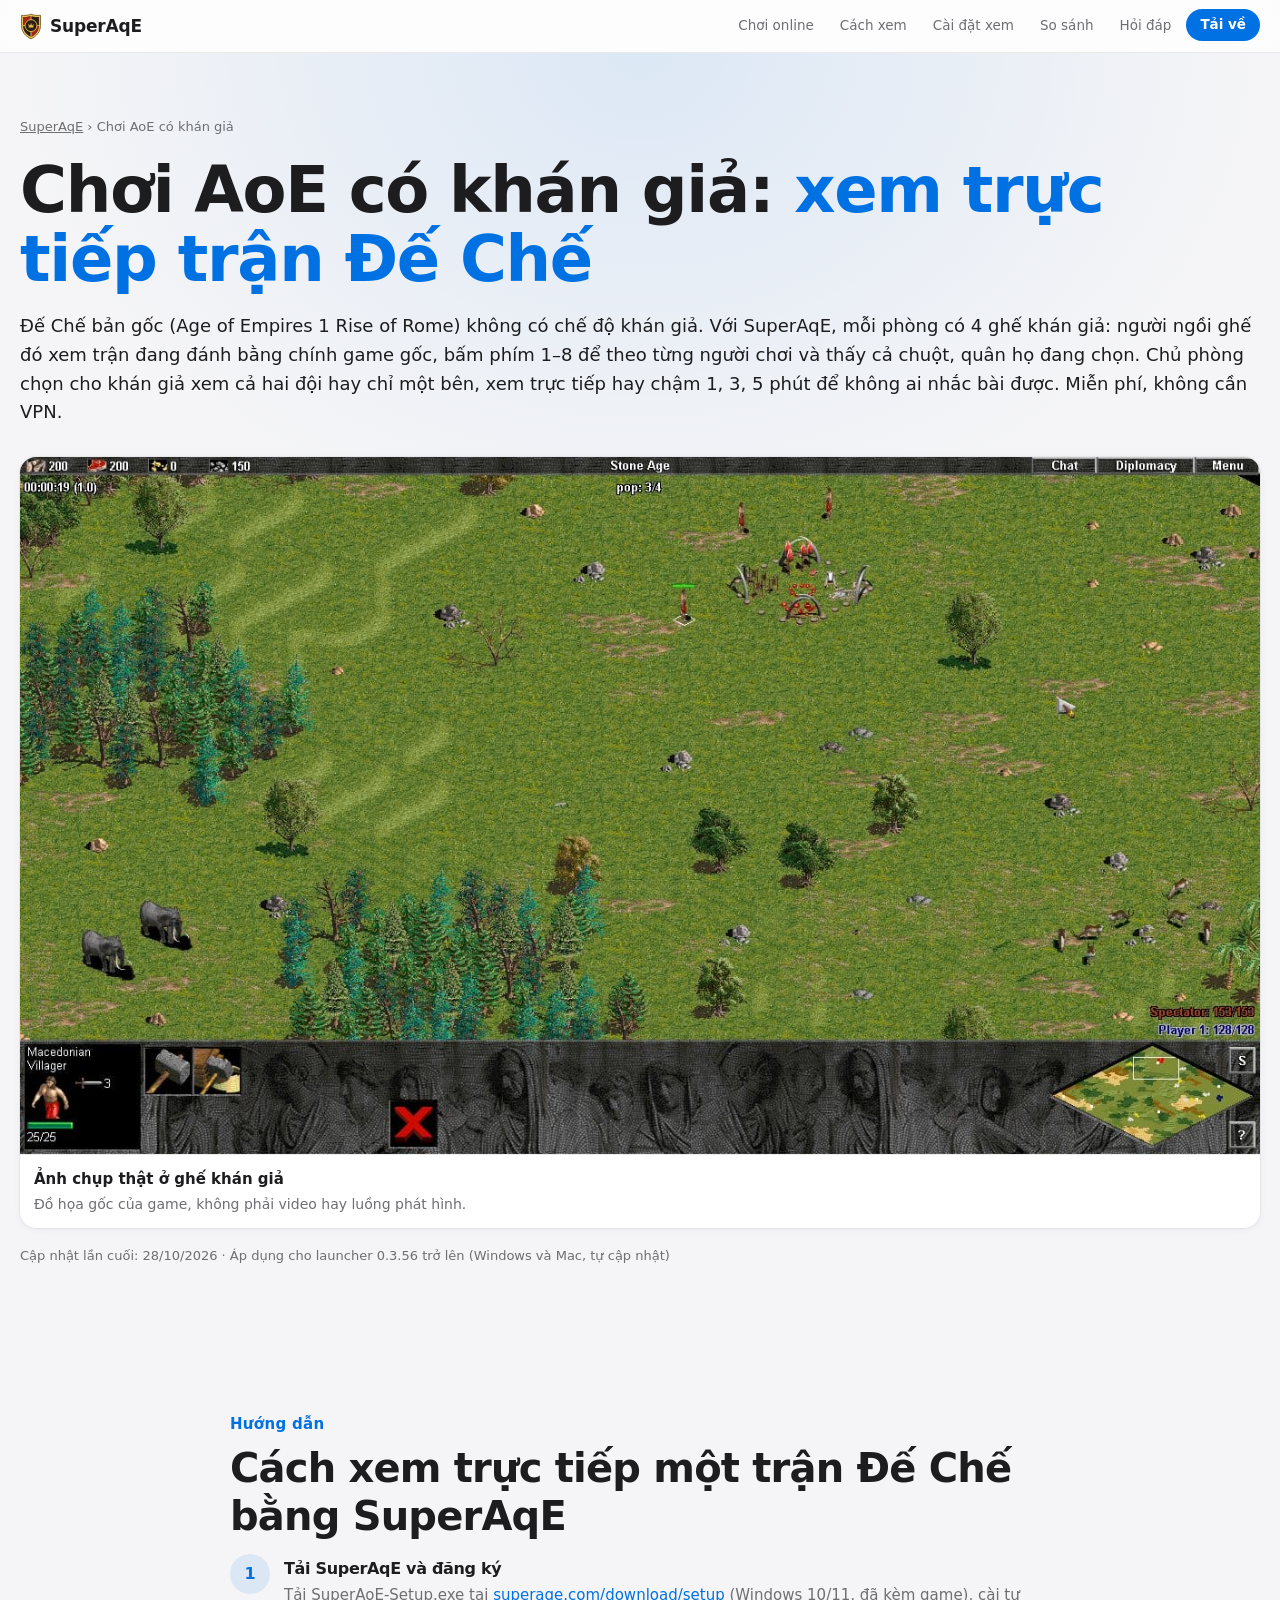
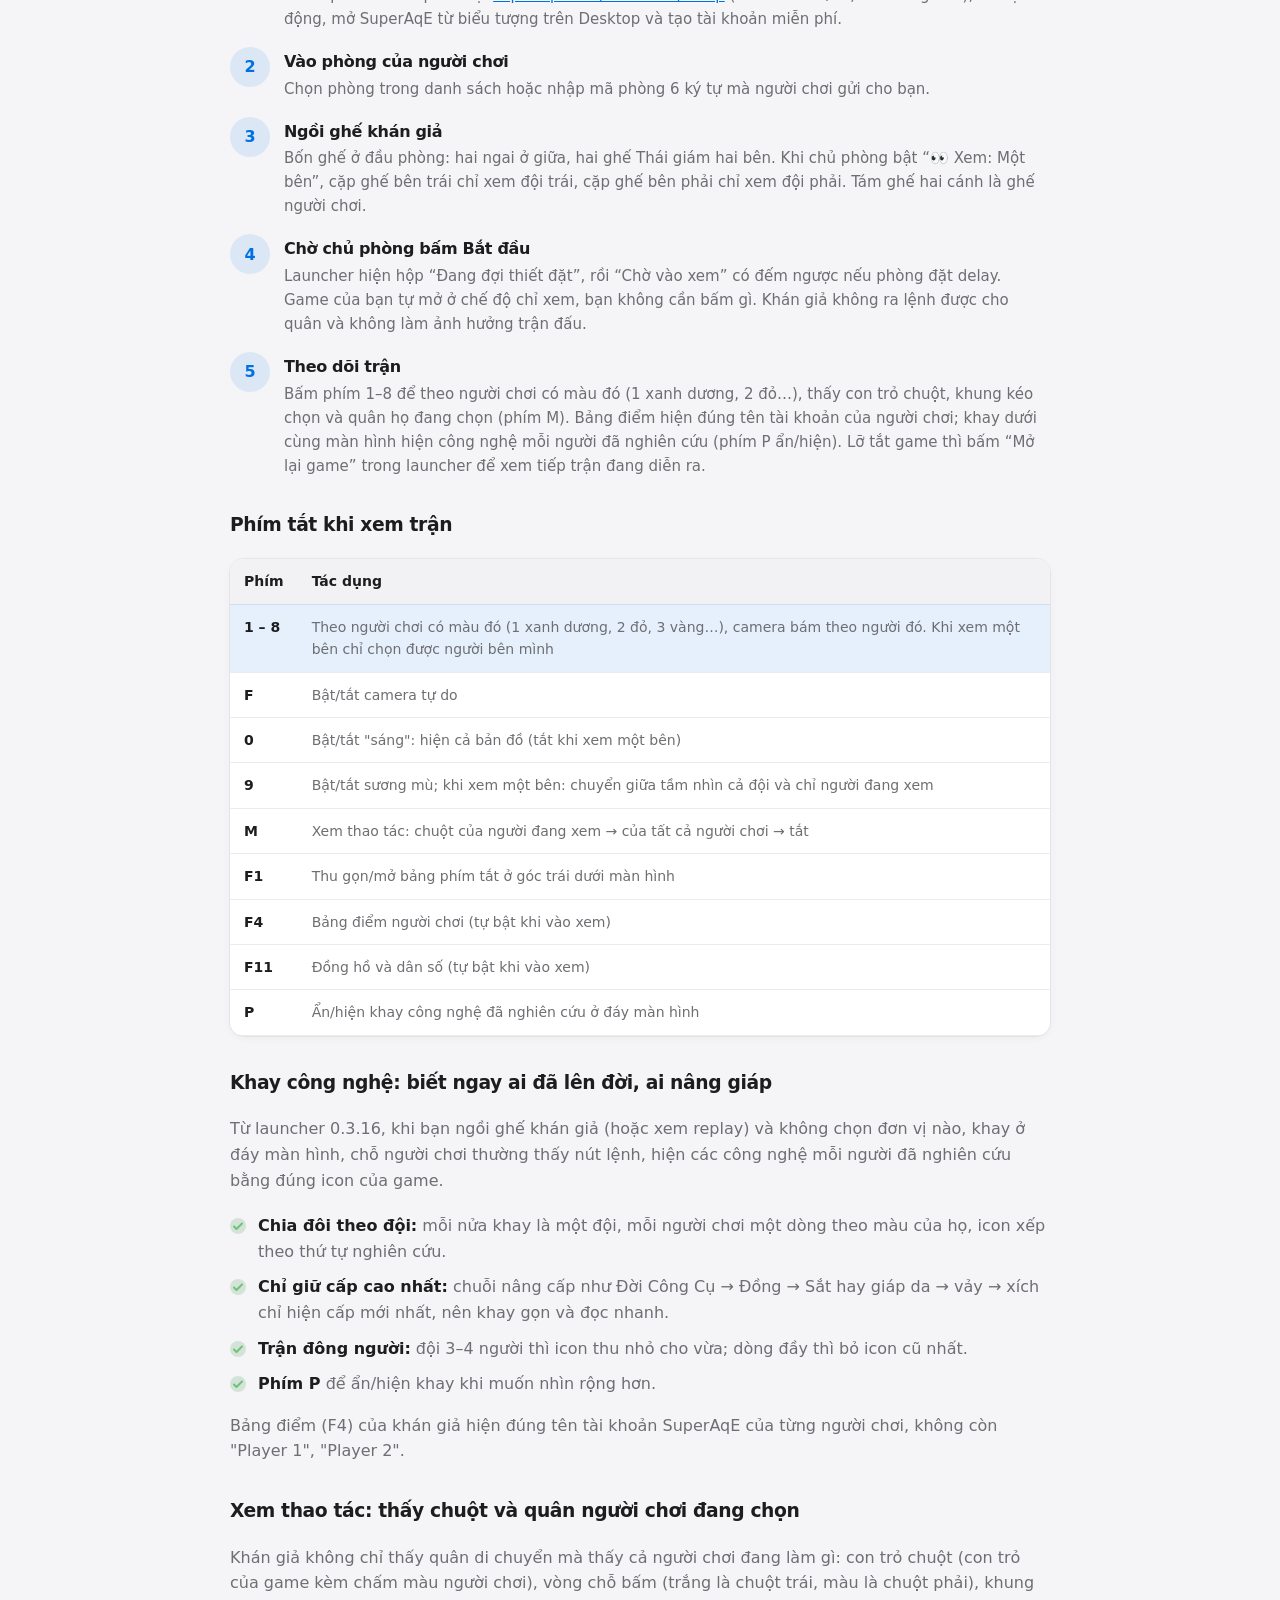
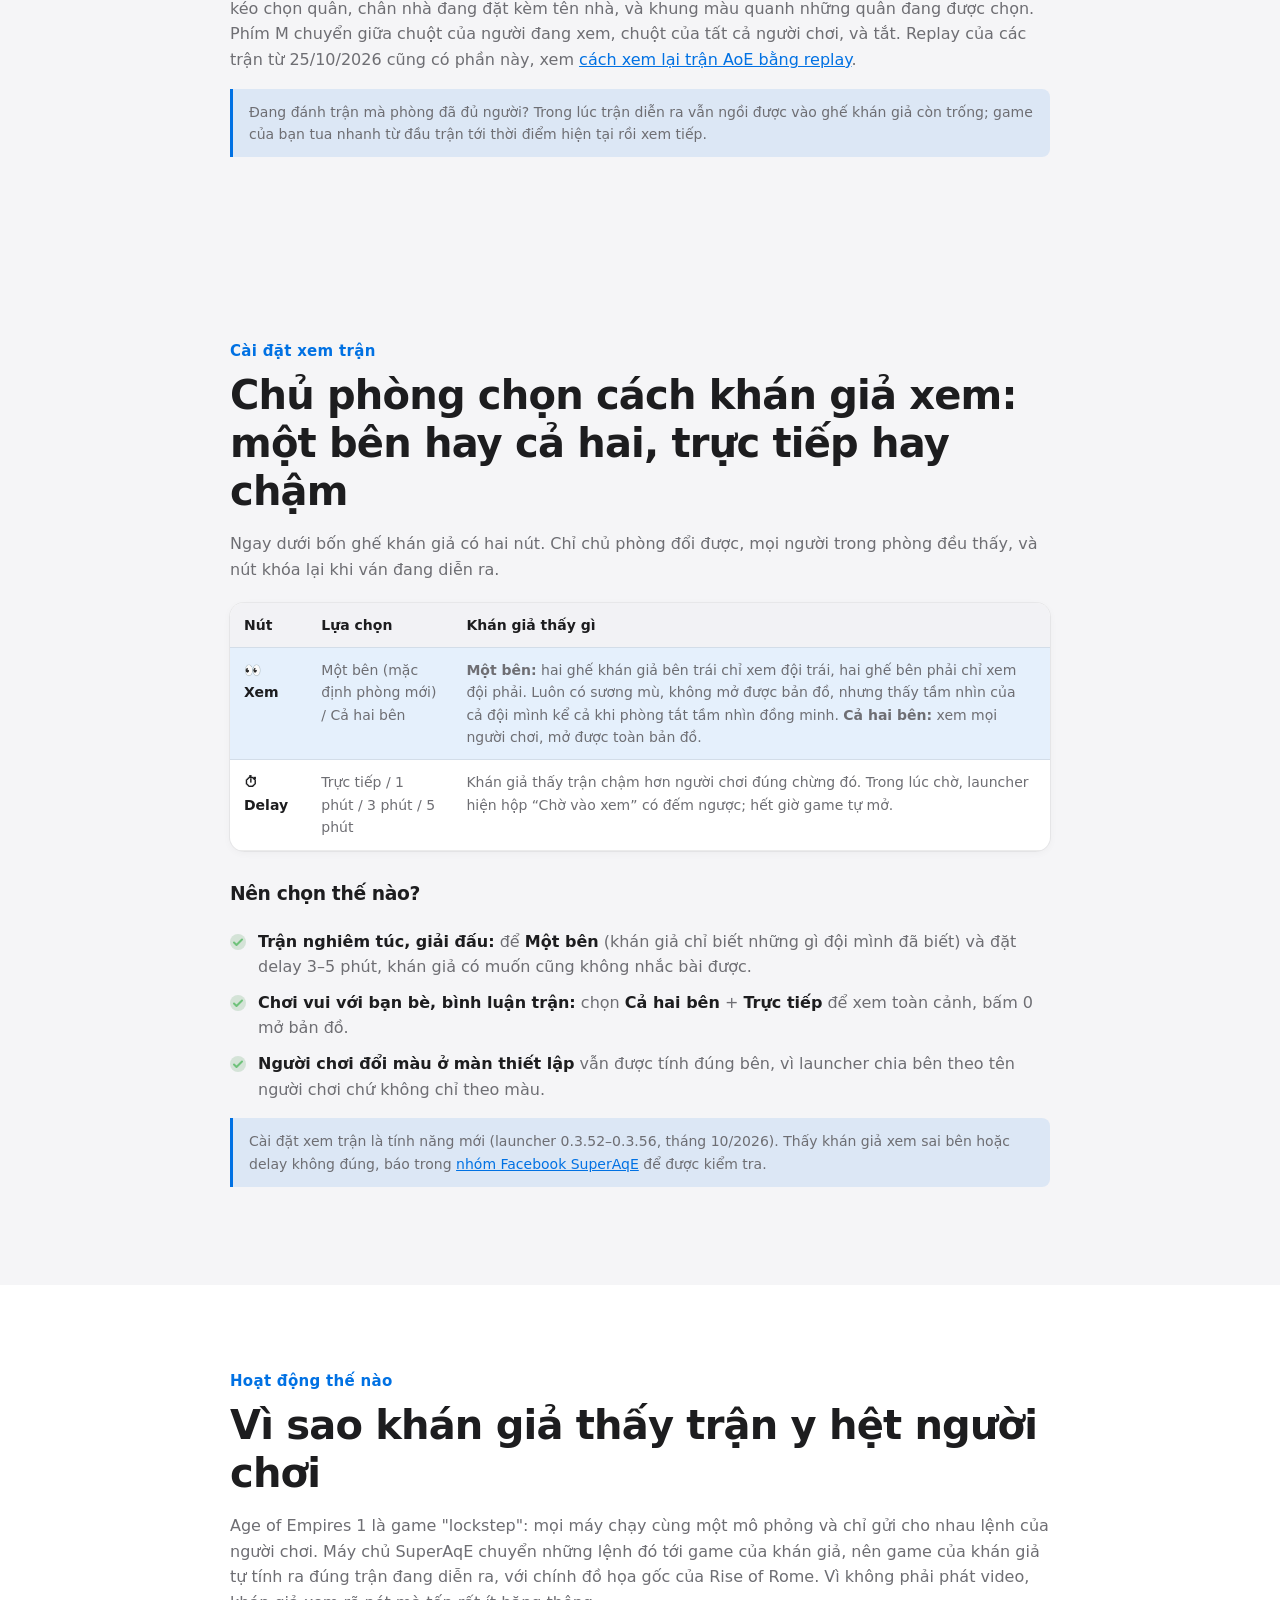
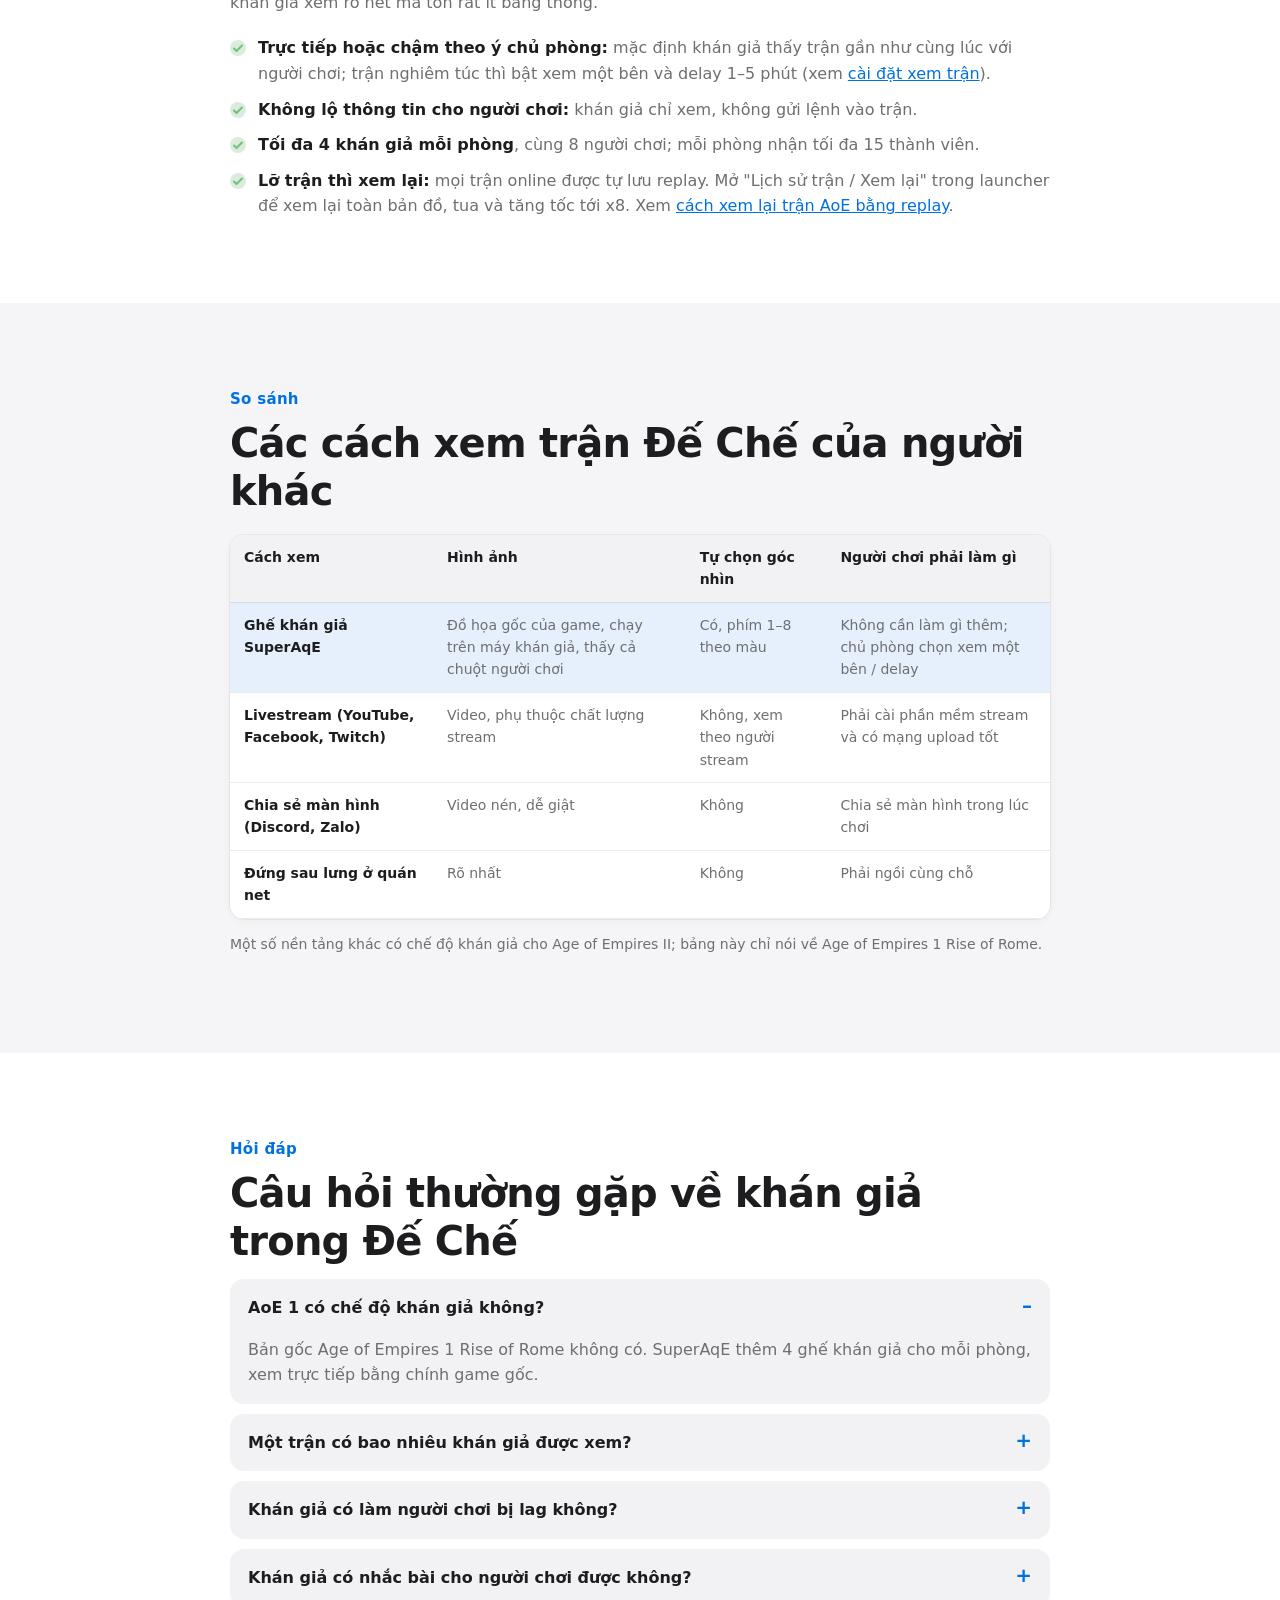
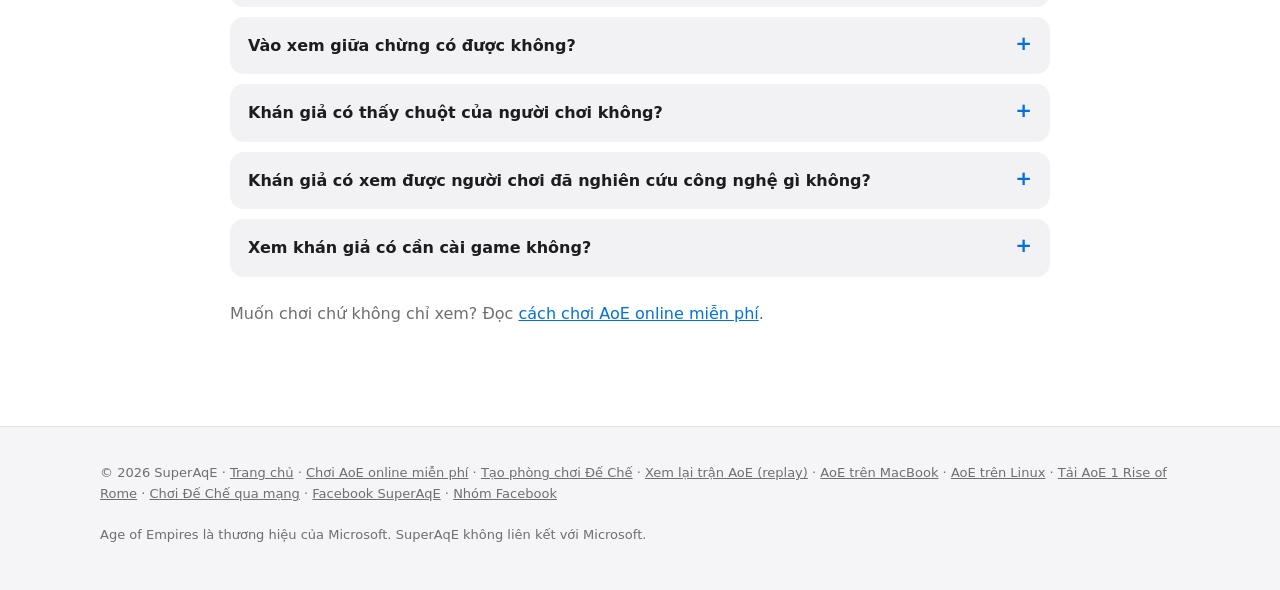
==== commit 18386701: "Linux: trang /choi-aoe-tren-linux/, linux.sh, nút tải Linux trên trang chủ Co-Authored-By: Claude Op" ====
--- a/choi-aoe-co-khan-gia/index.html
+++ b/choi-aoe-co-khan-gia/index.html
@@ -471,7 +471,7 @@
 
 <footer>
   <div class="wrap">
-    <span>© 2026 SuperAqE · <a href="/">Trang chủ</a> · <a href="/choi-aoe-online-mien-phi/">Chơi AoE online miễn phí</a> · <a href="/tao-phong-choi-de-che/">Tạo phòng chơi Đế Chế</a> · <a href="/xem-lai-tran-aoe-replay/">Xem lại trận AoE (replay)</a> · <a href="/choi-aoe-tren-macbook/">AoE trên MacBook</a> · <a href="/tai-aoe-rise-of-rome/">Tải AoE 1 Rise of Rome</a> · <a href="/choi-de-che-qua-mang/">Chơi Đế Chế qua mạng</a> · <a href="https://www.facebook.com/profile.php?id=61595397195188" target="_blank" rel="noopener">Facebook SuperAqE</a> · <a href="https://www.facebook.com/groups/1496567506003702" target="_blank" rel="noopener">Nhóm Facebook</a></span>
+    <span>© 2026 SuperAqE · <a href="/">Trang chủ</a> · <a href="/choi-aoe-online-mien-phi/">Chơi AoE online miễn phí</a> · <a href="/tao-phong-choi-de-che/">Tạo phòng chơi Đế Chế</a> · <a href="/xem-lai-tran-aoe-replay/">Xem lại trận AoE (replay)</a> · <a href="/choi-aoe-tren-macbook/">AoE trên MacBook</a> · <a href="/choi-aoe-tren-linux/">AoE trên Linux</a> · <a href="/tai-aoe-rise-of-rome/">Tải AoE 1 Rise of Rome</a> · <a href="/choi-de-che-qua-mang/">Chơi Đế Chế qua mạng</a> · <a href="https://www.facebook.com/profile.php?id=61595397195188" target="_blank" rel="noopener">Facebook SuperAqE</a> · <a href="https://www.facebook.com/groups/1496567506003702" target="_blank" rel="noopener">Nhóm Facebook</a></span>
     <span>Age of Empires là thương hiệu của Microsoft. SuperAqE không liên kết với Microsoft.</span>
   </div>
 </footer>
--- a/modern.css
+++ b/modern.css
@@ -110,6 +110,13 @@
 .hero-mac p b { color: var(--fg); }
 .screen { border: 0; border-radius: 16px; background: var(--surface); box-shadow: var(--shadow-lg); }
 .screen figcaption { background: var(--surface); border-top: 1px solid var(--line); color: var(--muted); }
+/* Desktop: wider hero so the screenshot gets the extra room; the text column keeps its ~560px measure.
+   The shot pins under the header instead of floating mid-way down the tall text column. */
+@media (min-width: 901px) {
+  body:has(.hero) .top .wrap { max-width: 1360px; }
+  .hero .wrap { max-width: 1360px; grid-template-columns: minmax(0, 1fr) minmax(0, 1.3fr); gap: 56px; align-items: start; }
+  .hero .screen { position: sticky; top: 84px; margin-top: 40px; }
+}
 figcaption .live { background: var(--bad); border-radius: 99px; padding: 1px 8px; }
 
 /* ---------- Sections, cards ---------- */
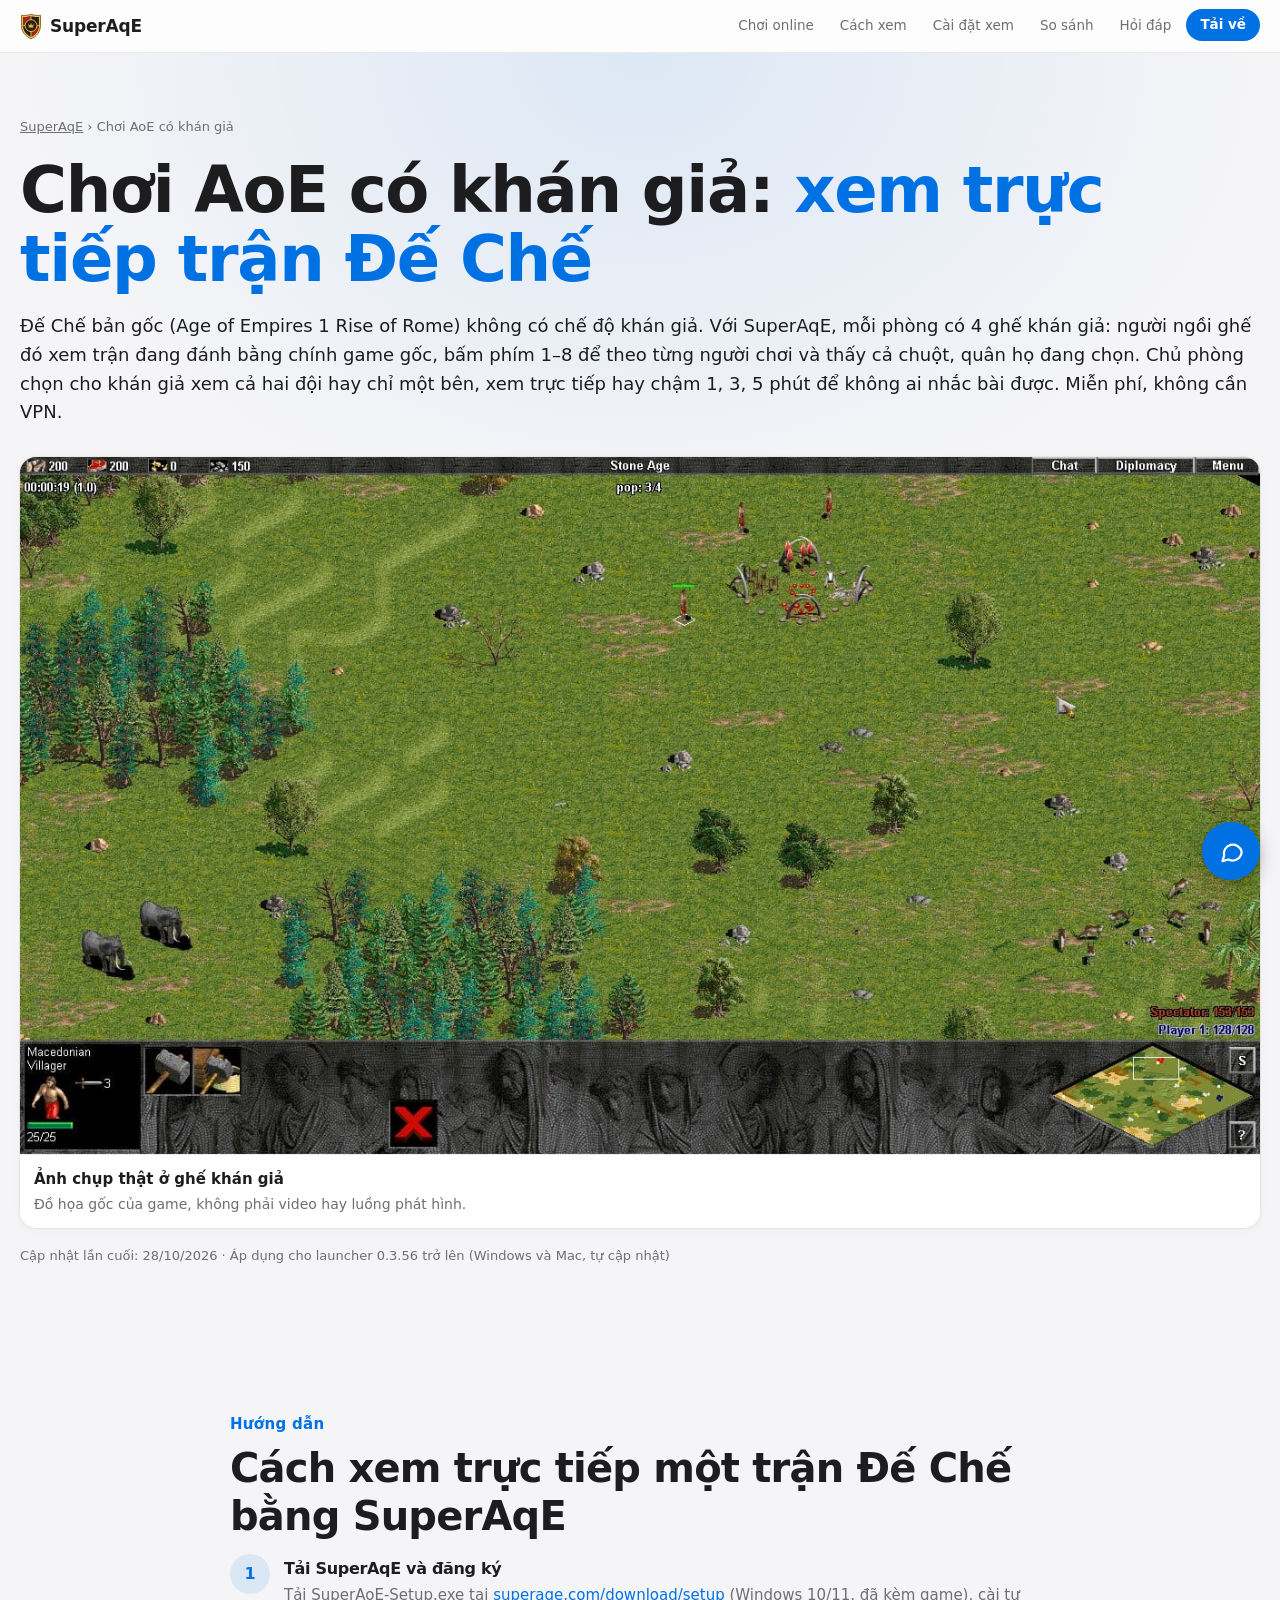
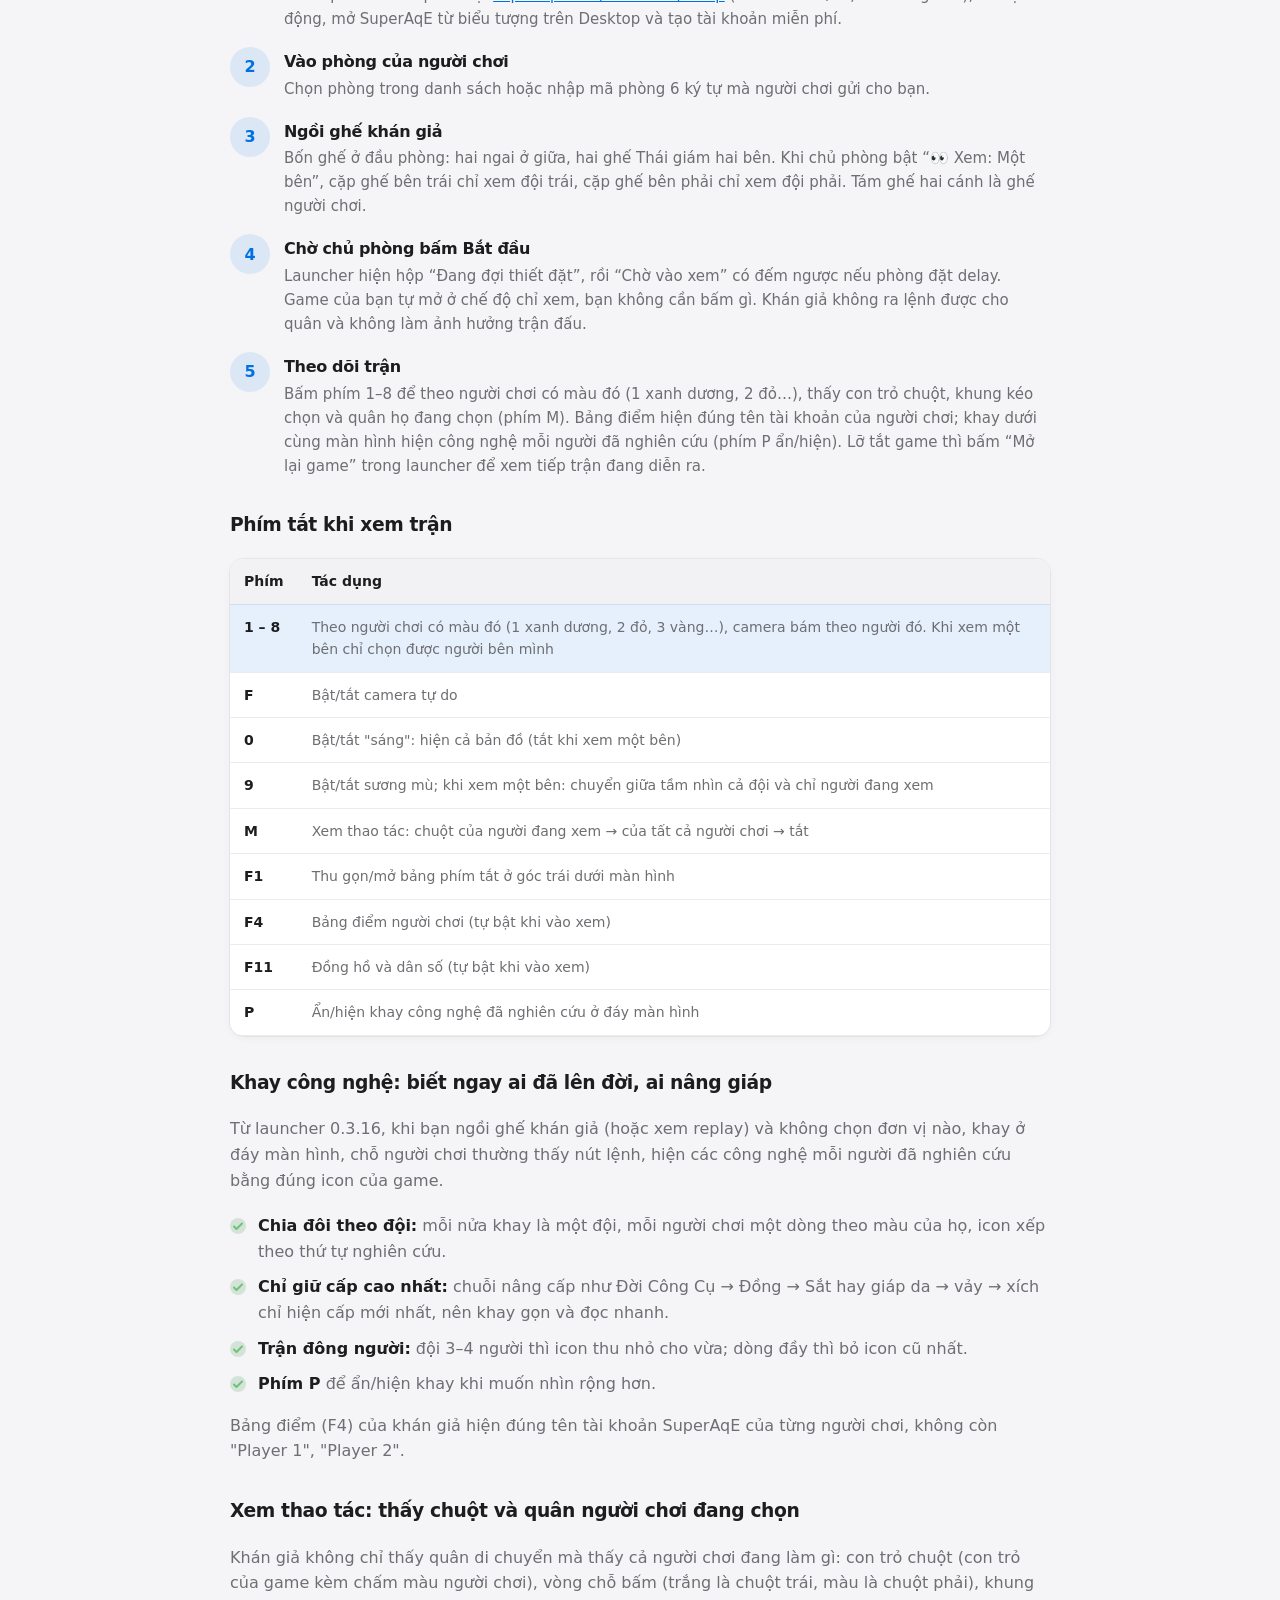
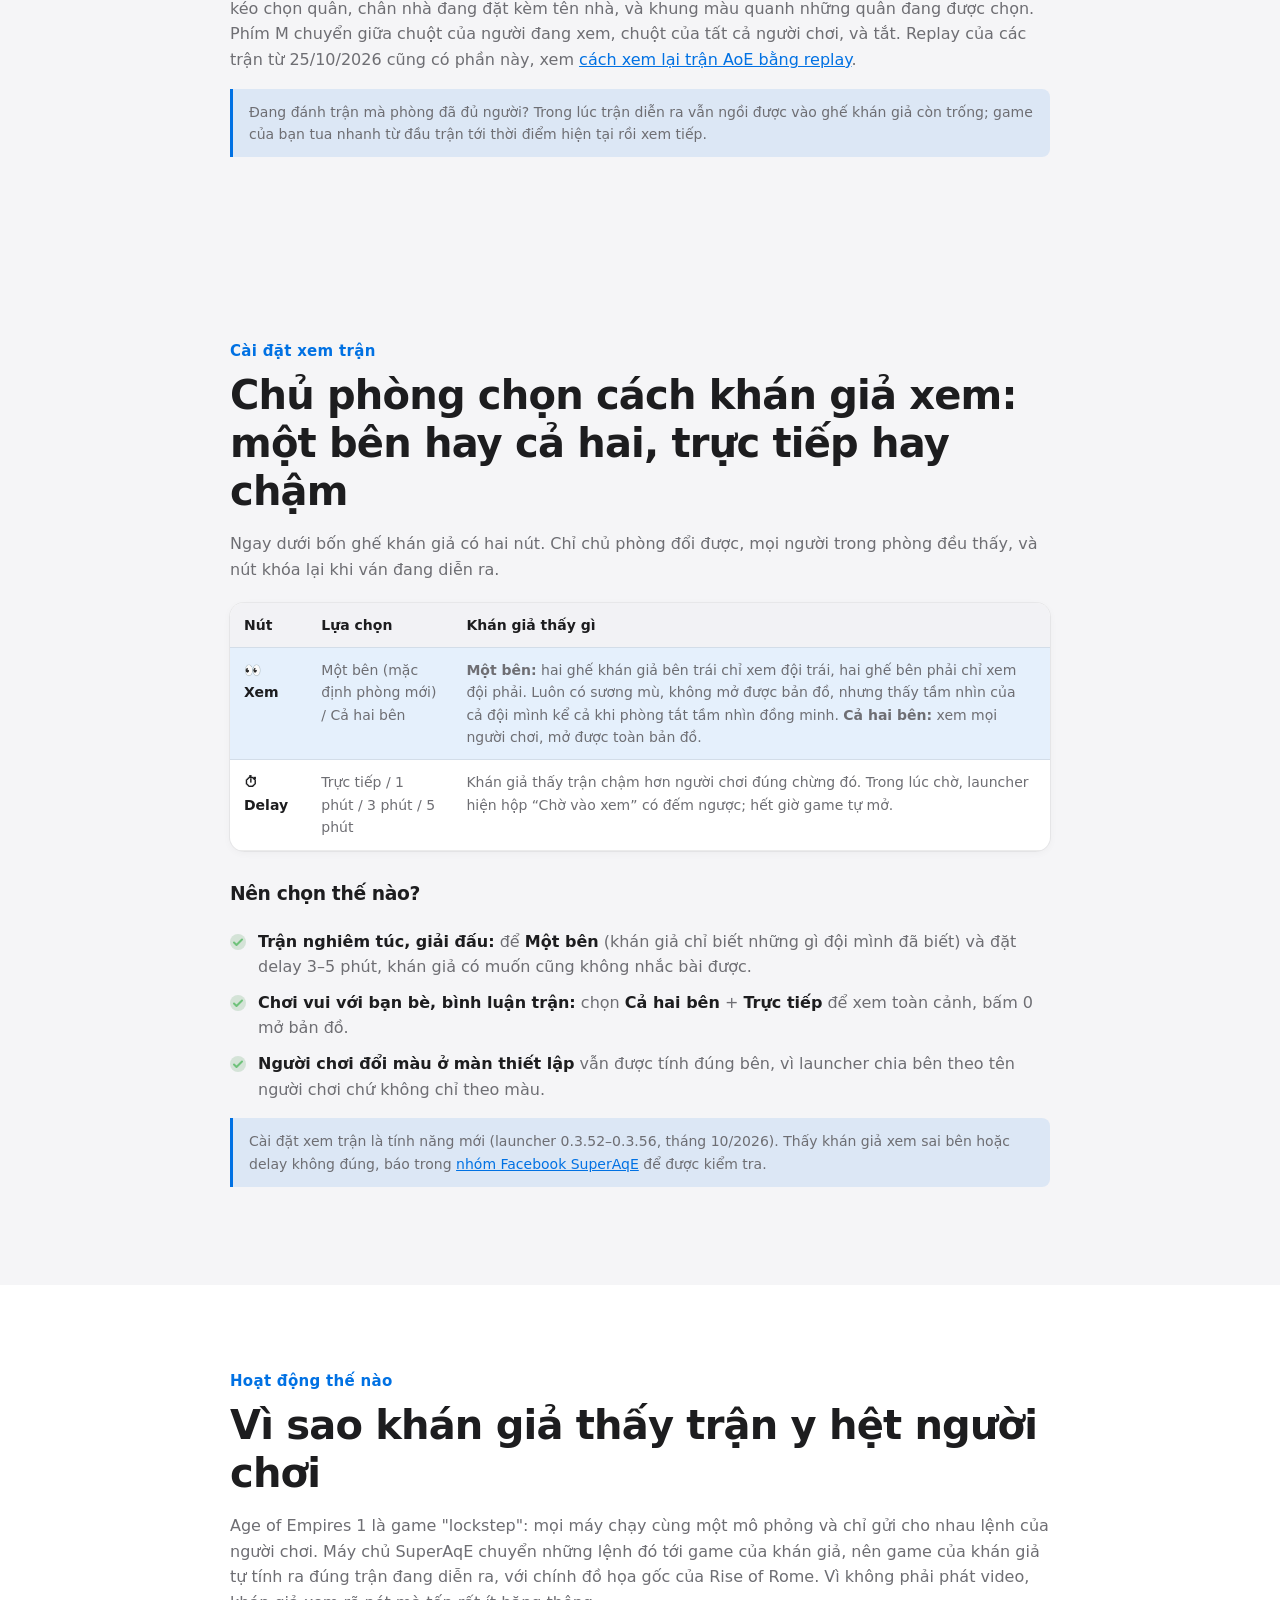
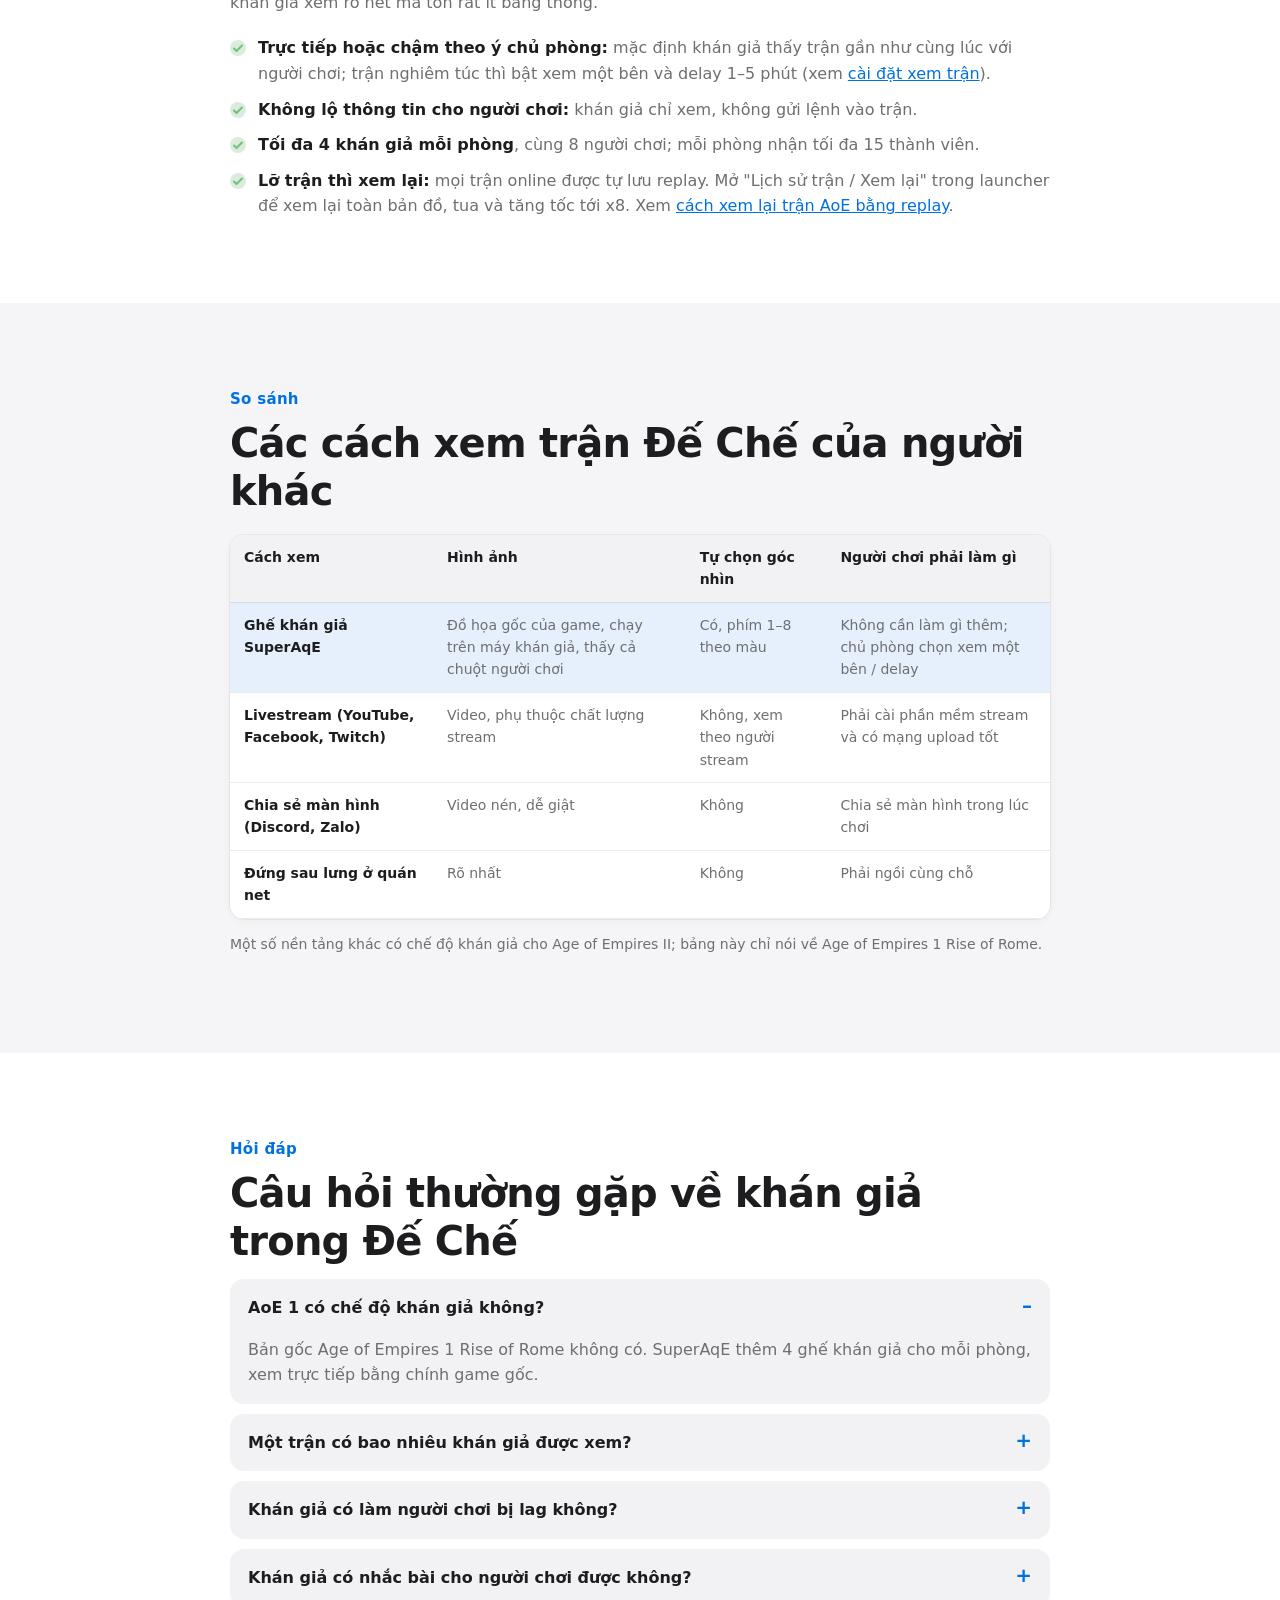
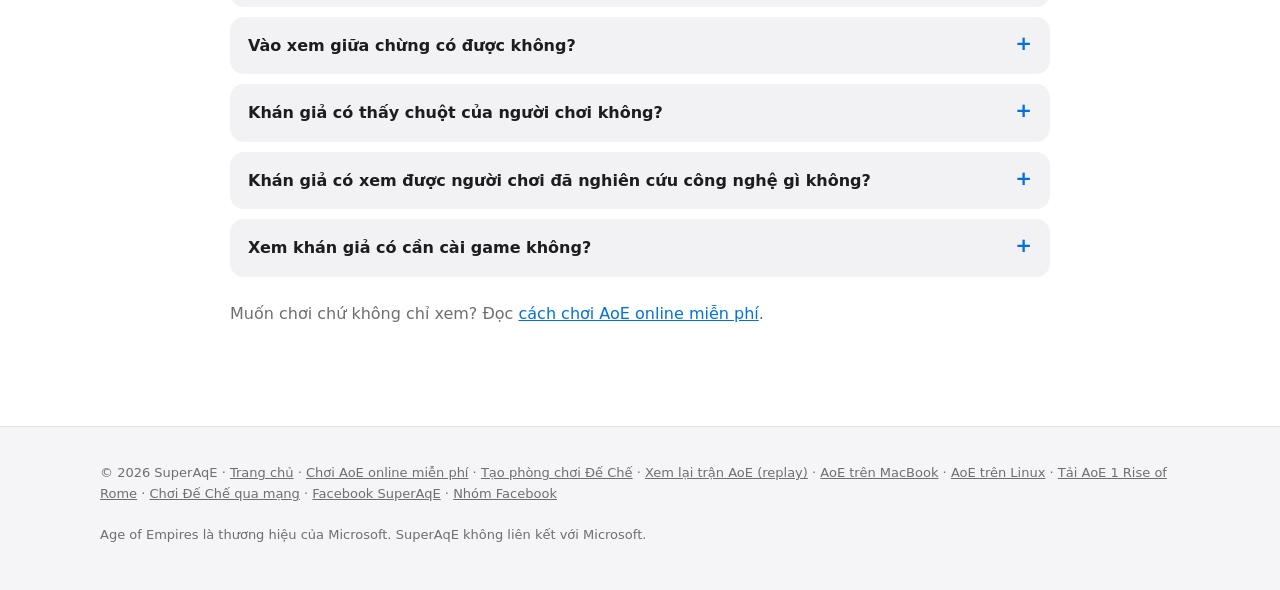
==== commit 83fc958d: "Bong bóng chat tổng ở góc dưới phải mọi trang (chat.js): khách xem, đăng nhập để nhắn, dùng chung ch" ====
--- a/choi-aoe-co-khan-gia/index.html
+++ b/choi-aoe-co-khan-gia/index.html
@@ -475,5 +475,6 @@
     <span>Age of Empires là thương hiệu của Microsoft. SuperAqE không liên kết với Microsoft.</span>
   </div>
 </footer>
+<script src="/chat.js" defer></script>
 </body>
 </html>
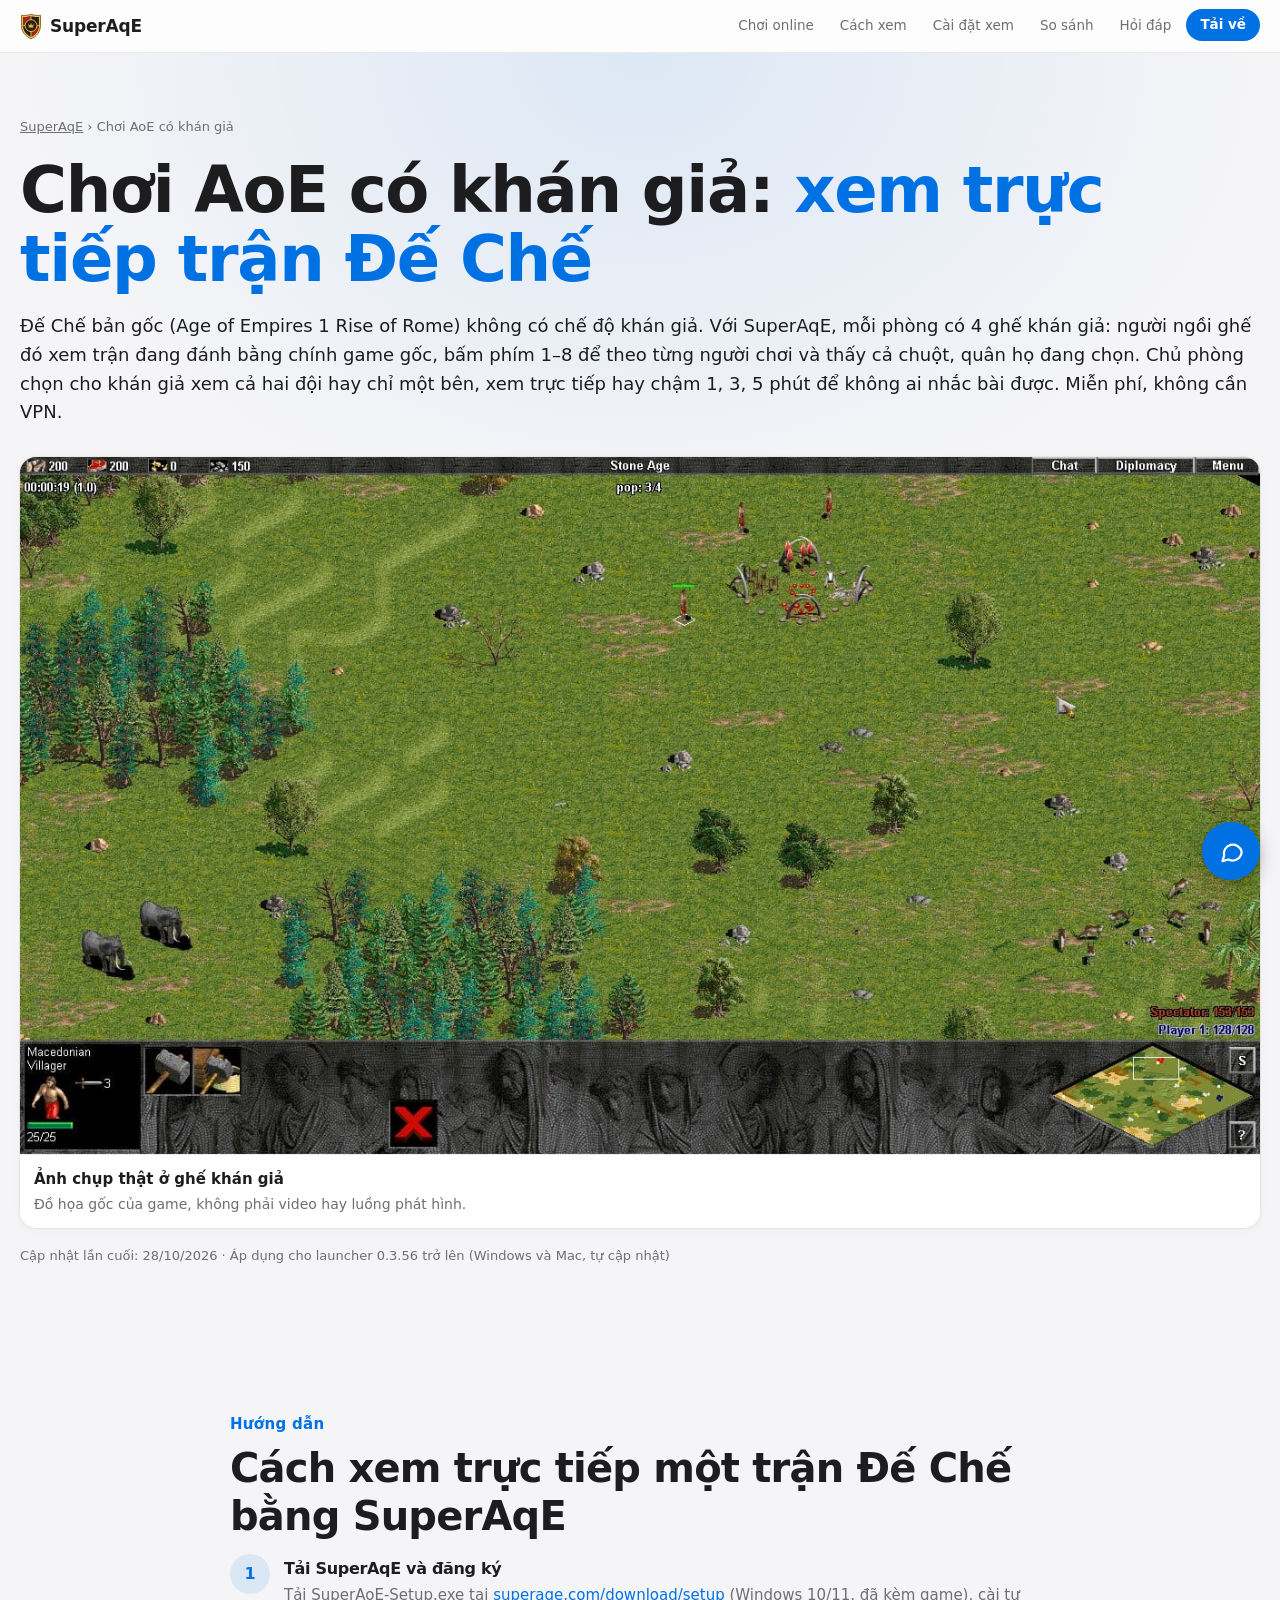
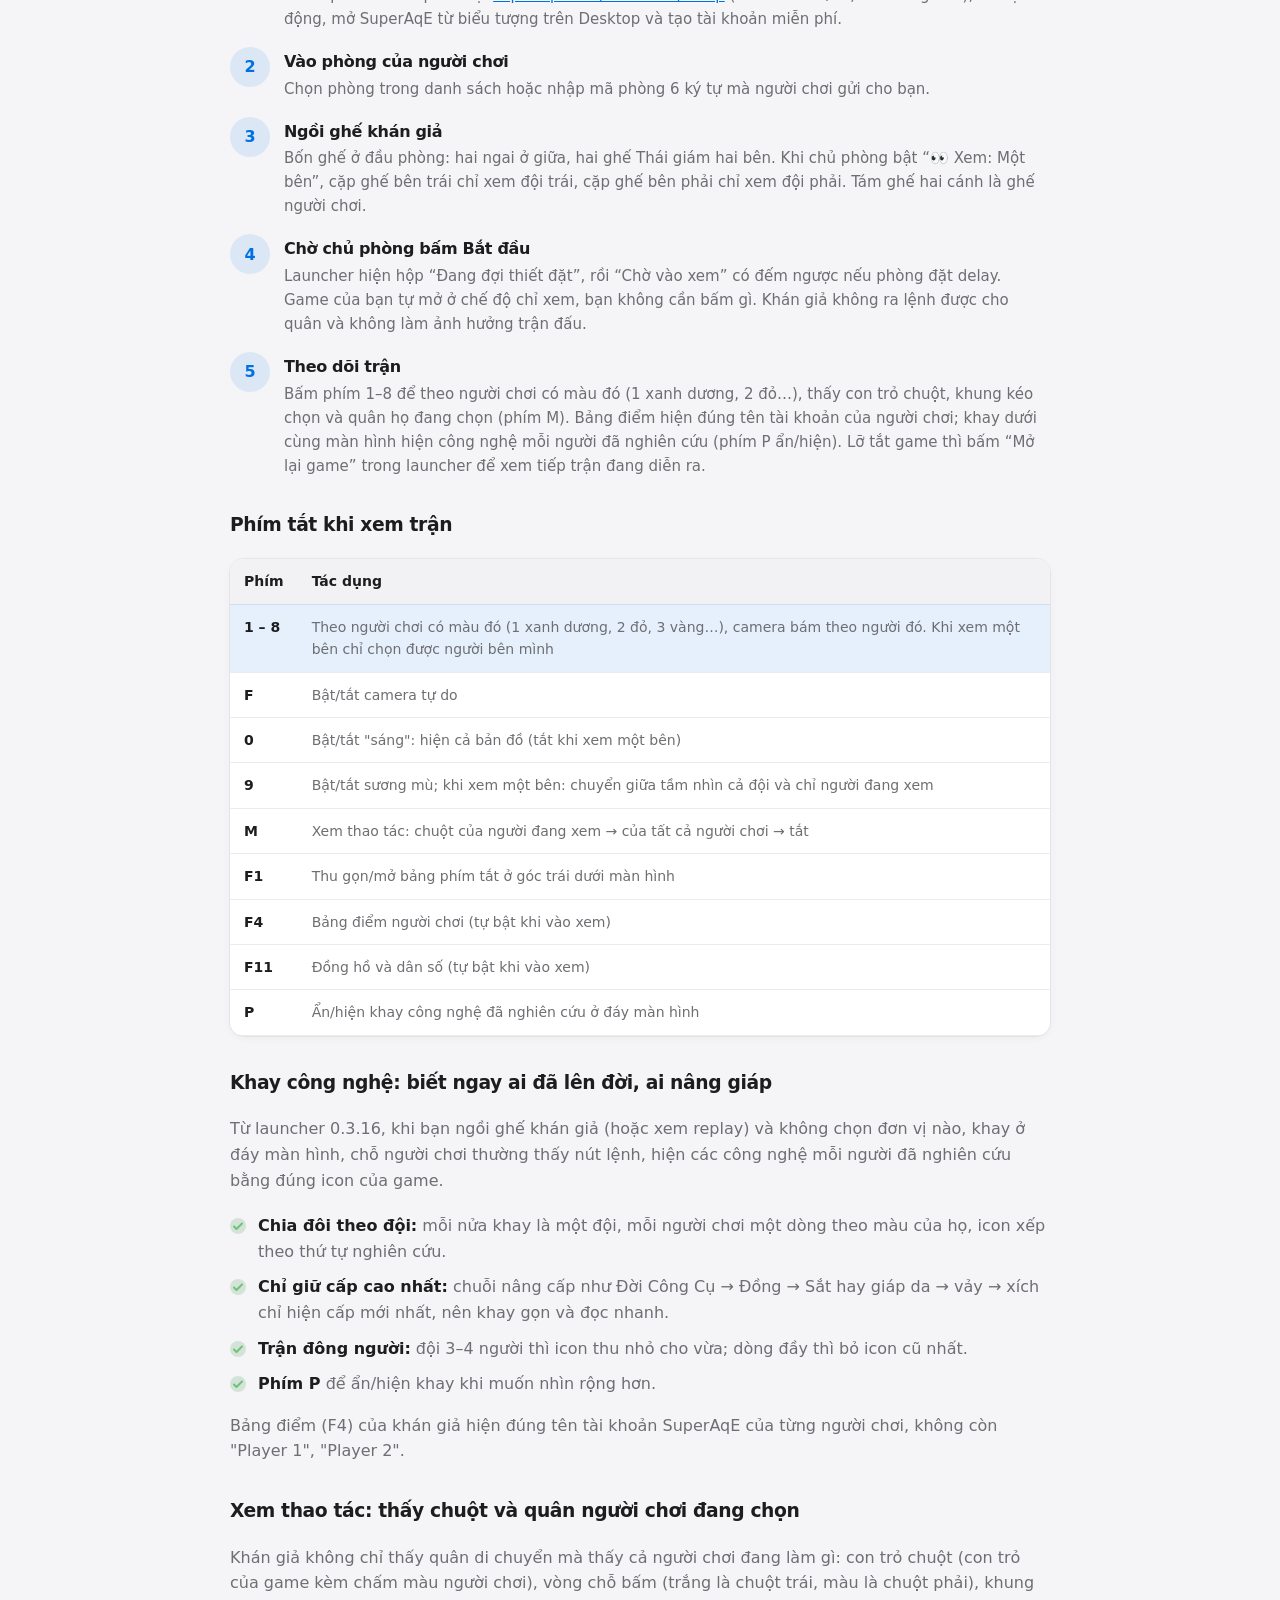
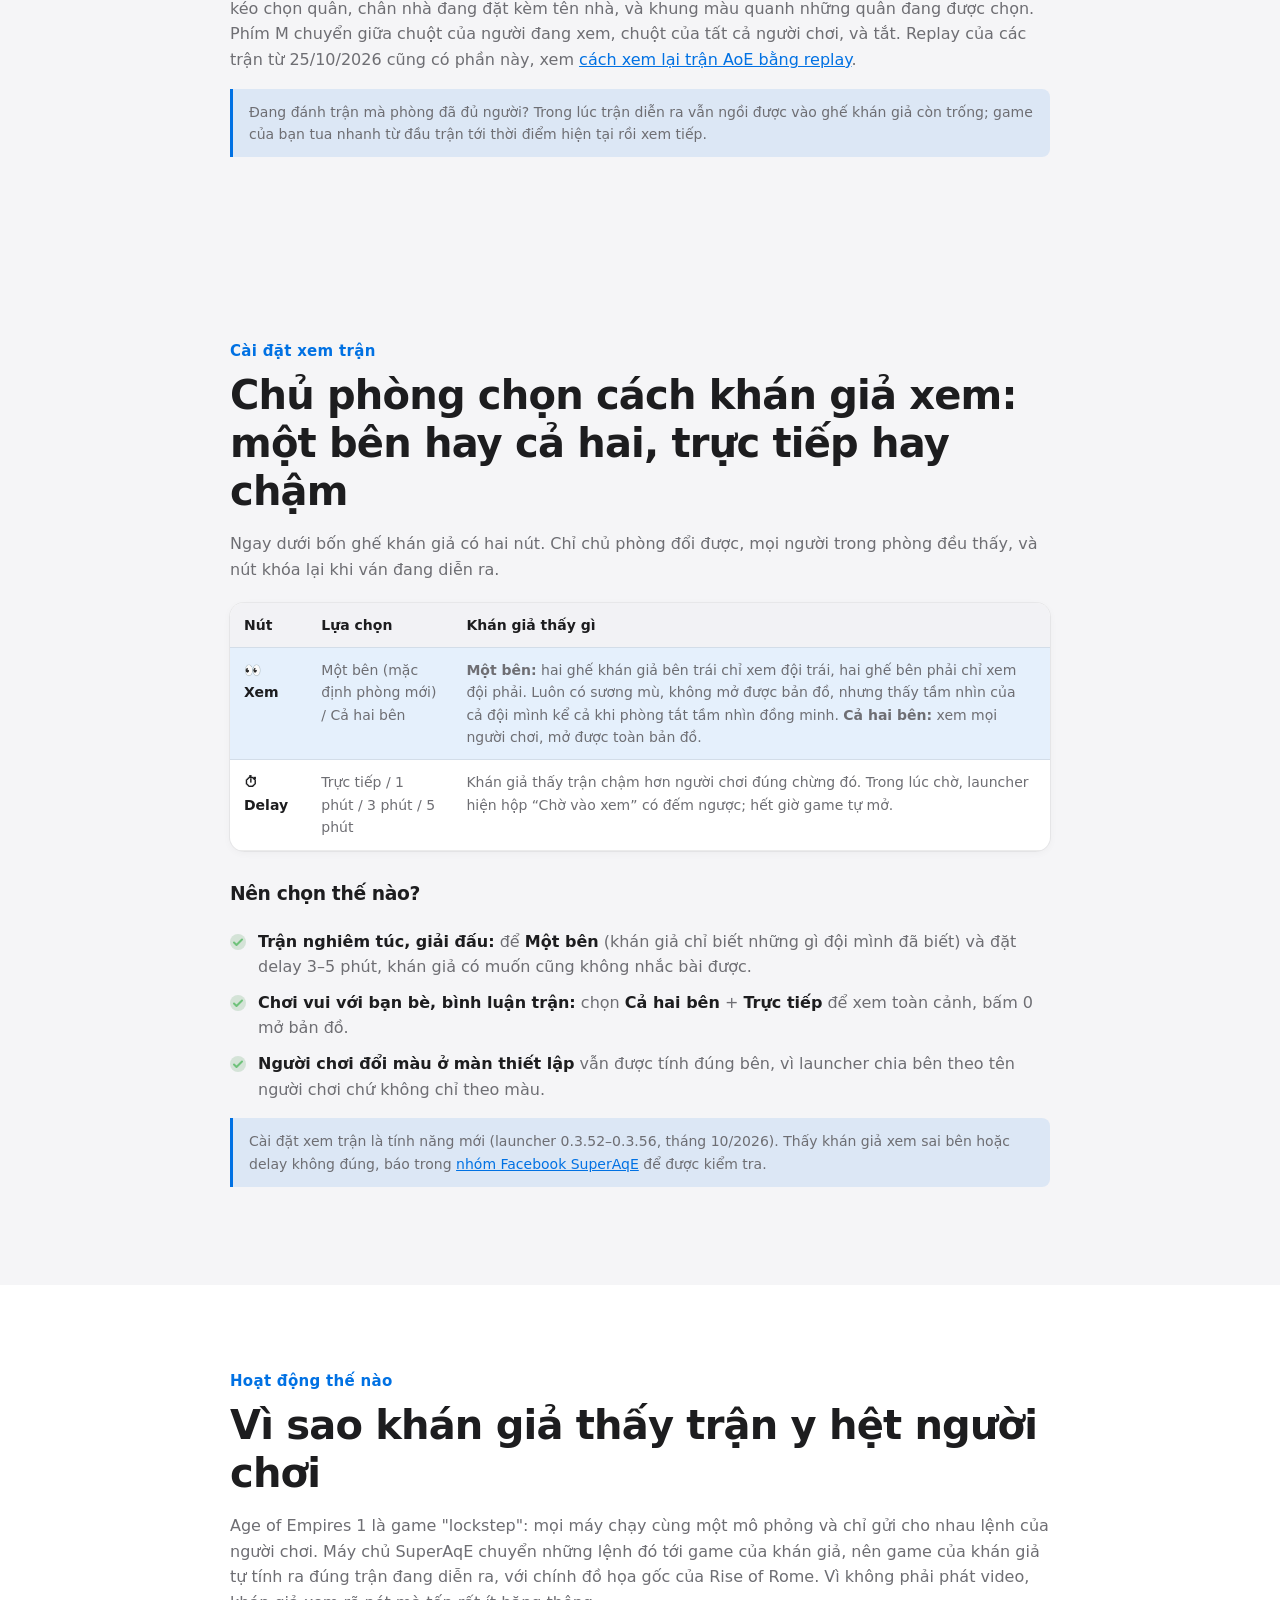
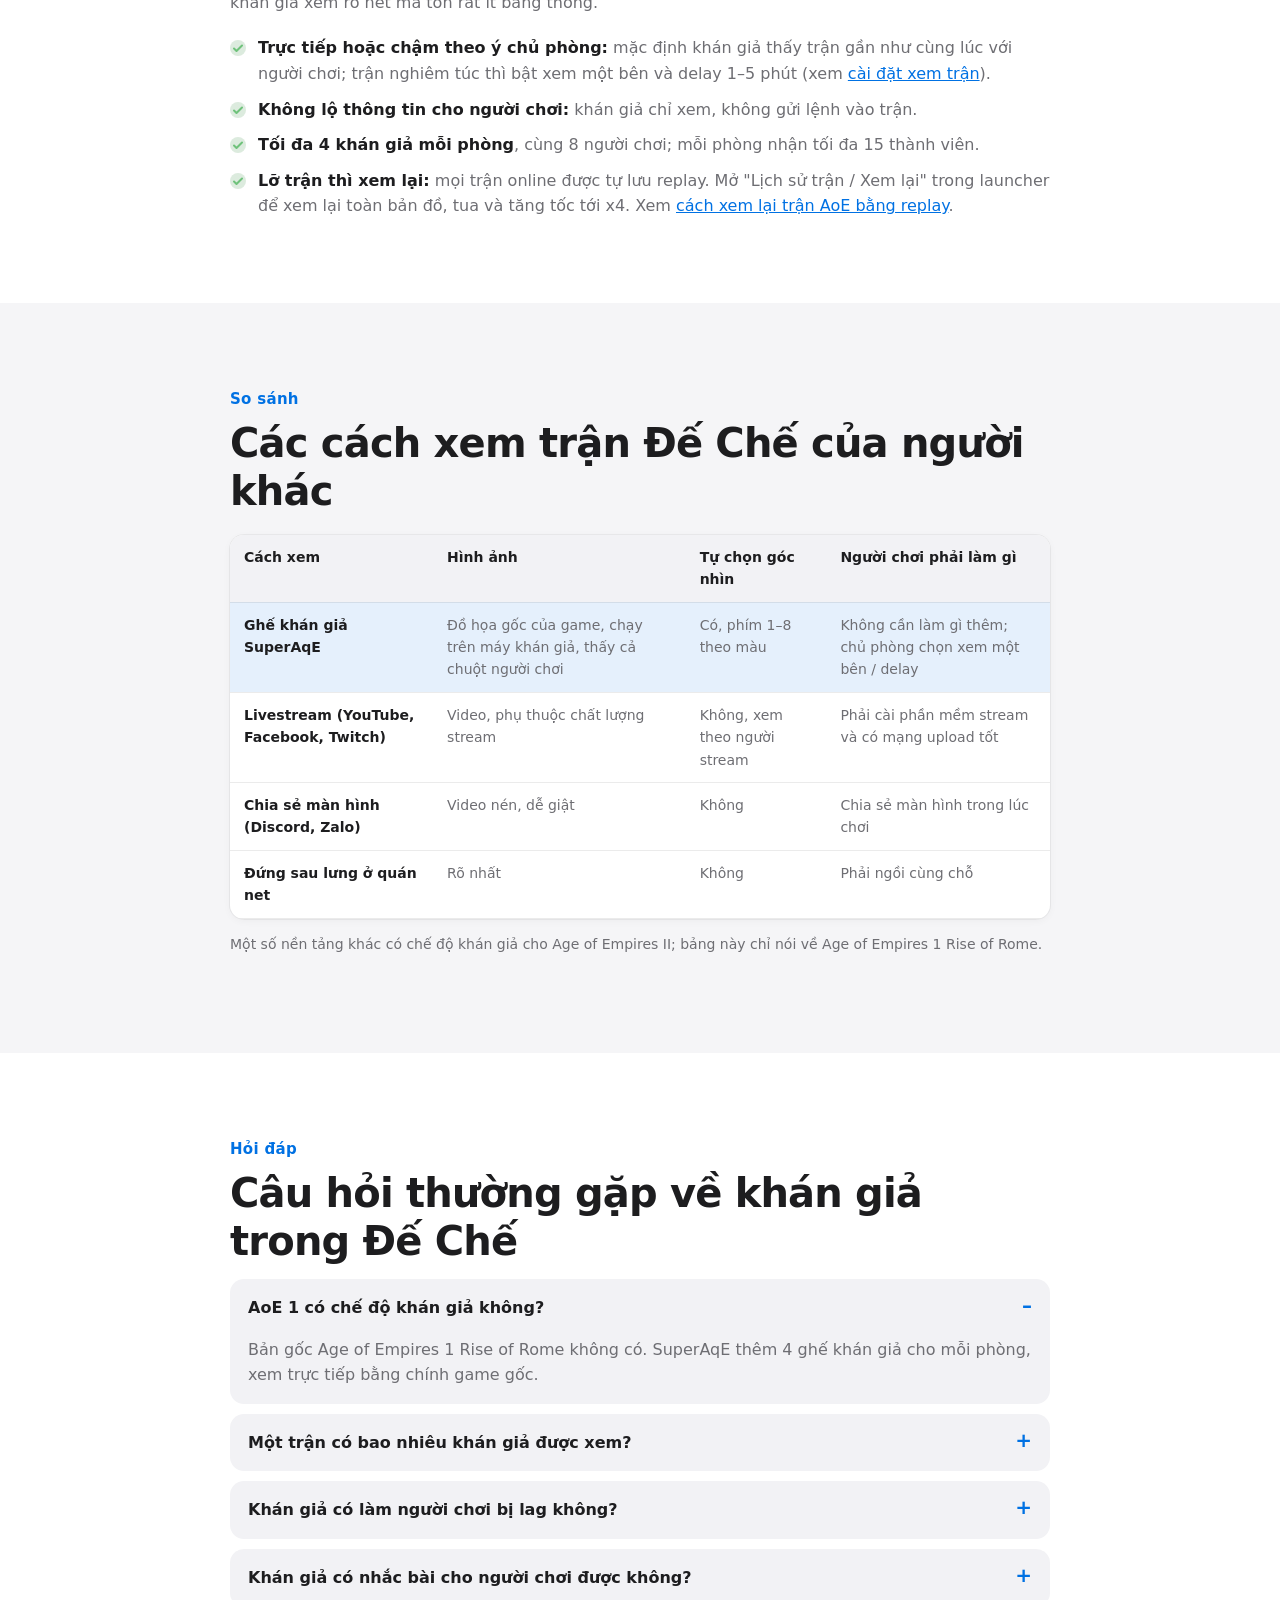
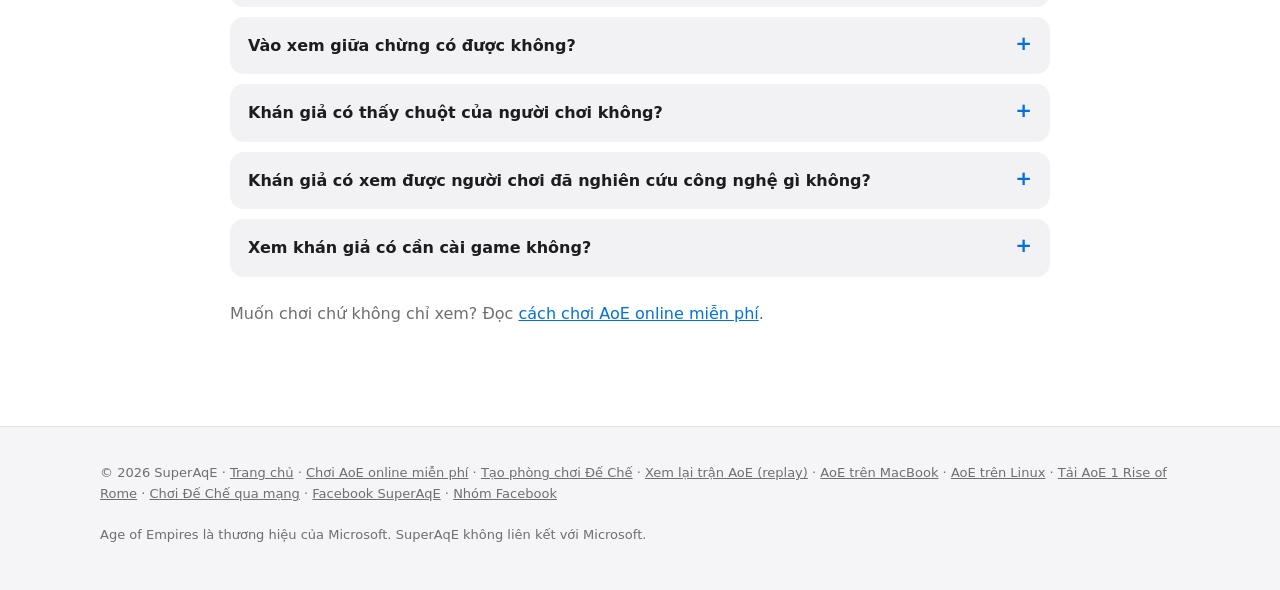
==== commit 54102dba: "Replay speeds now x1-x4 (launcher 0.3.99) Co-Authored-By: Claude Opus 5.5 <noreply@anthropic.com>" ====
--- a/choi-aoe-co-khan-gia/index.html
+++ b/choi-aoe-co-khan-gia/index.html
@@ -426,7 +426,7 @@
       <li><b>Trực tiếp hoặc chậm theo ý chủ phòng:</b> mặc định khán giả thấy trận gần như cùng lúc với người chơi; trận nghiêm túc thì bật xem một bên và delay 1–5 phút (xem <a href="#cai-dat-xem">cài đặt xem trận</a>).</li>
       <li><b>Không lộ thông tin cho người chơi:</b> khán giả chỉ xem, không gửi lệnh vào trận.</li>
       <li><b>Tối đa 4 khán giả mỗi phòng</b>, cùng 8 người chơi; mỗi phòng nhận tối đa 15 thành viên.</li>
-      <li><b>Lỡ trận thì xem lại:</b> mọi trận online được tự lưu replay. Mở "Lịch sử trận / Xem lại" trong launcher để xem lại toàn bản đồ, tua và tăng tốc tới x8. Xem <a href="/xem-lai-tran-aoe-replay/">cách xem lại trận AoE bằng replay</a>.</li>
+      <li><b>Lỡ trận thì xem lại:</b> mọi trận online được tự lưu replay. Mở "Lịch sử trận / Xem lại" trong launcher để xem lại toàn bản đồ, tua và tăng tốc tới x4. Xem <a href="/xem-lai-tran-aoe-replay/">cách xem lại trận AoE bằng replay</a>.</li>
     </ul>
   </div>
 </section>
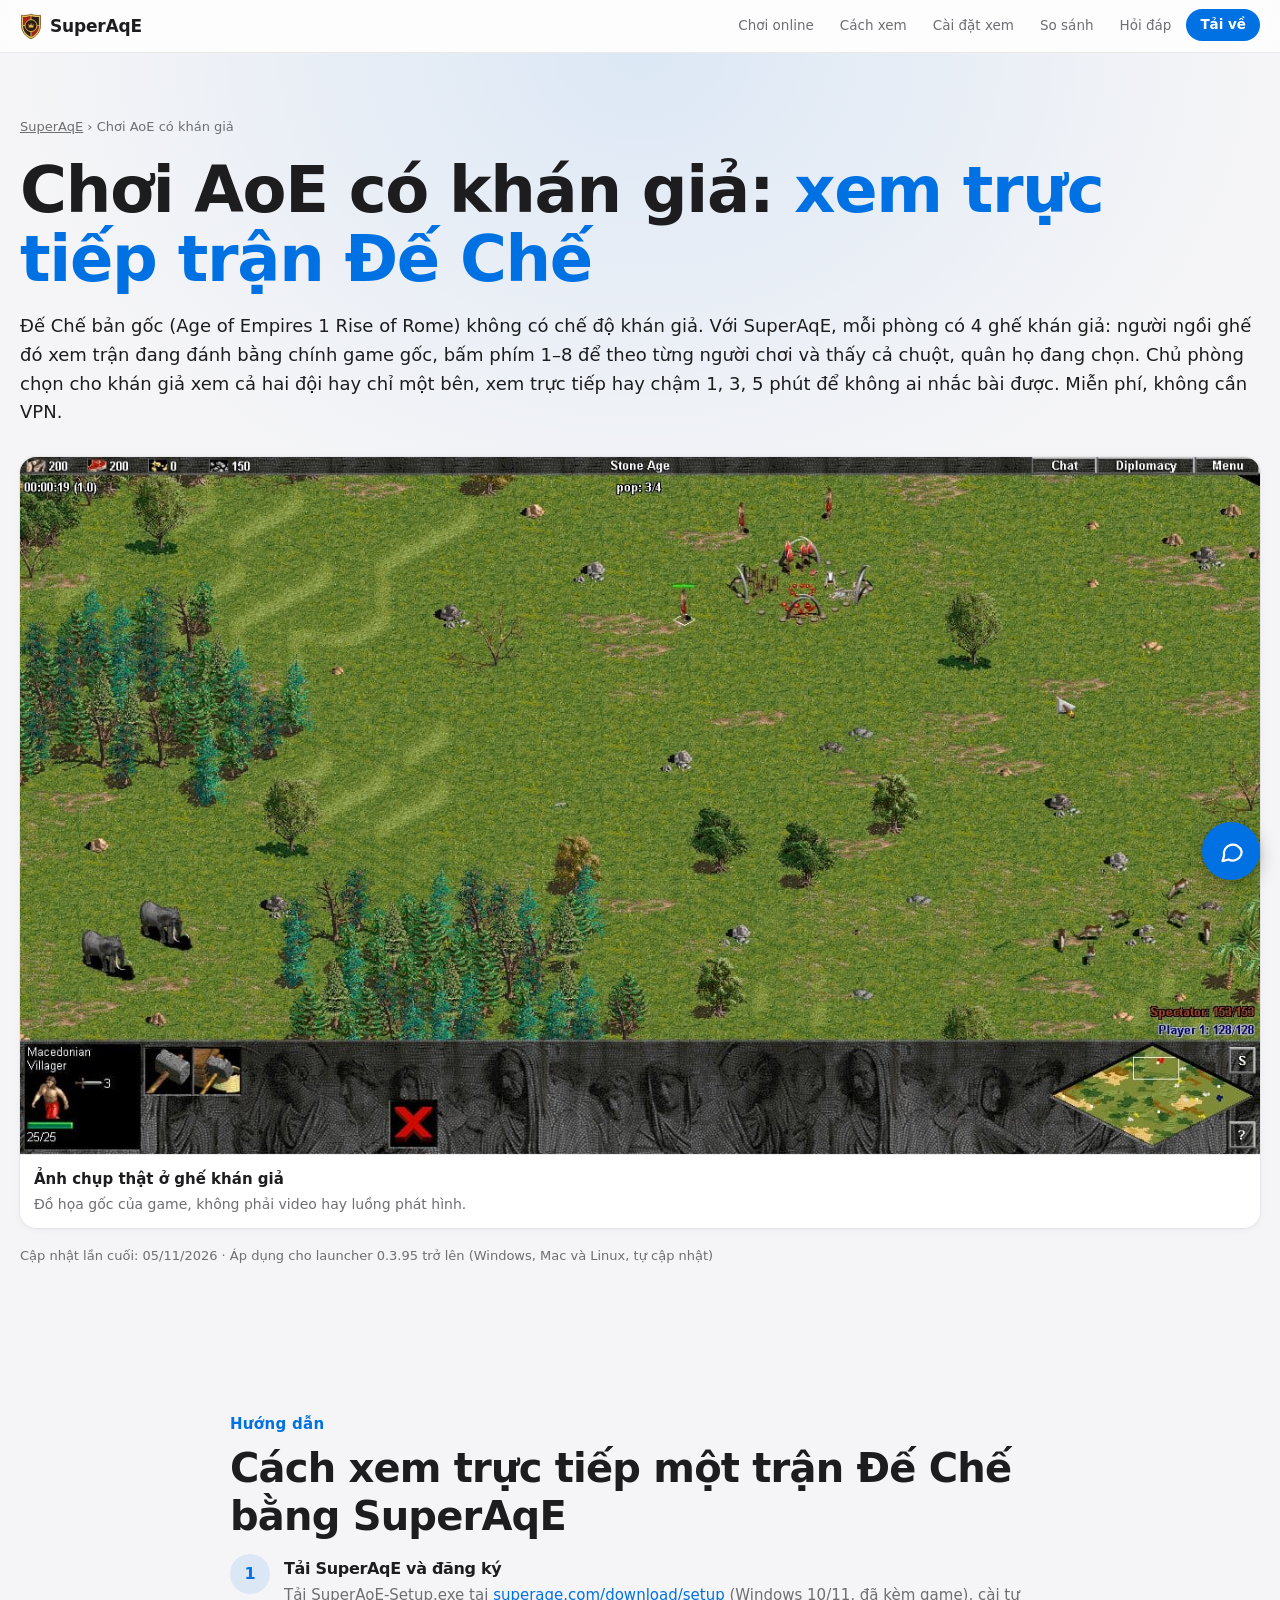
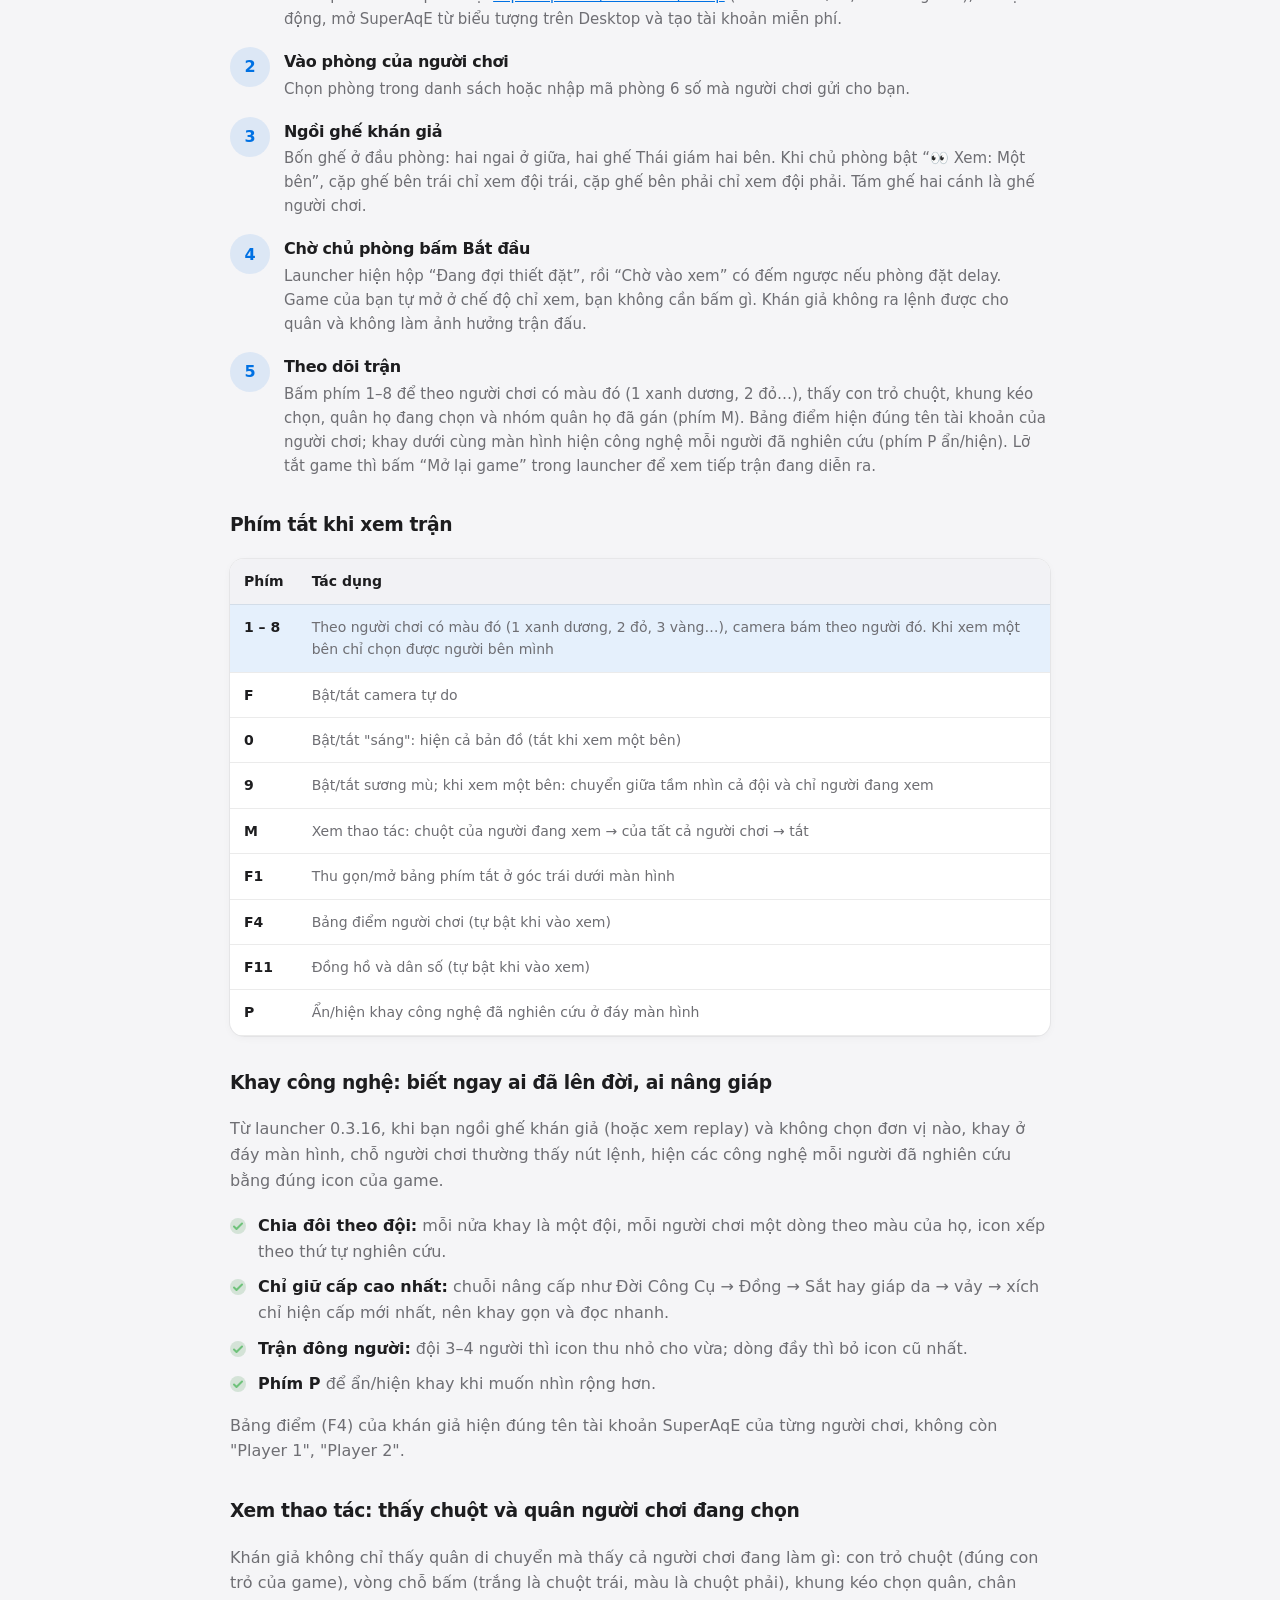
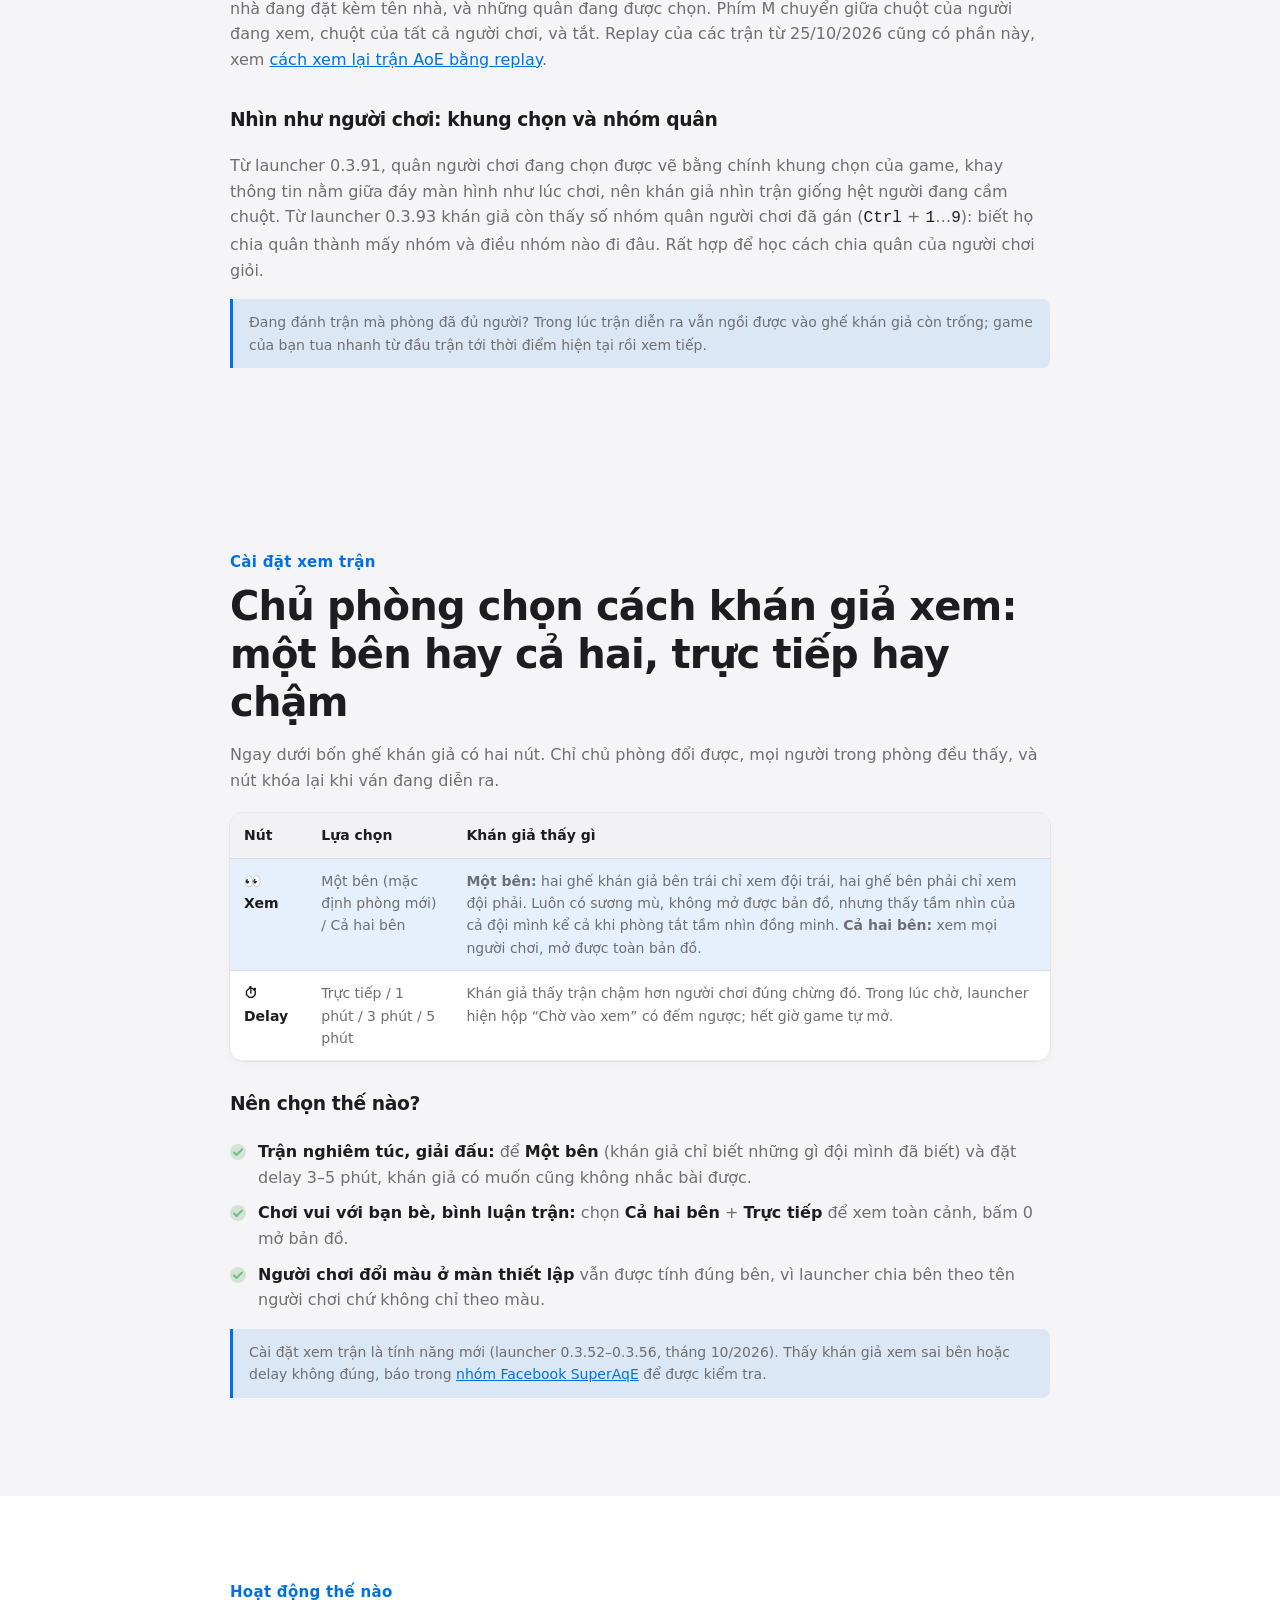
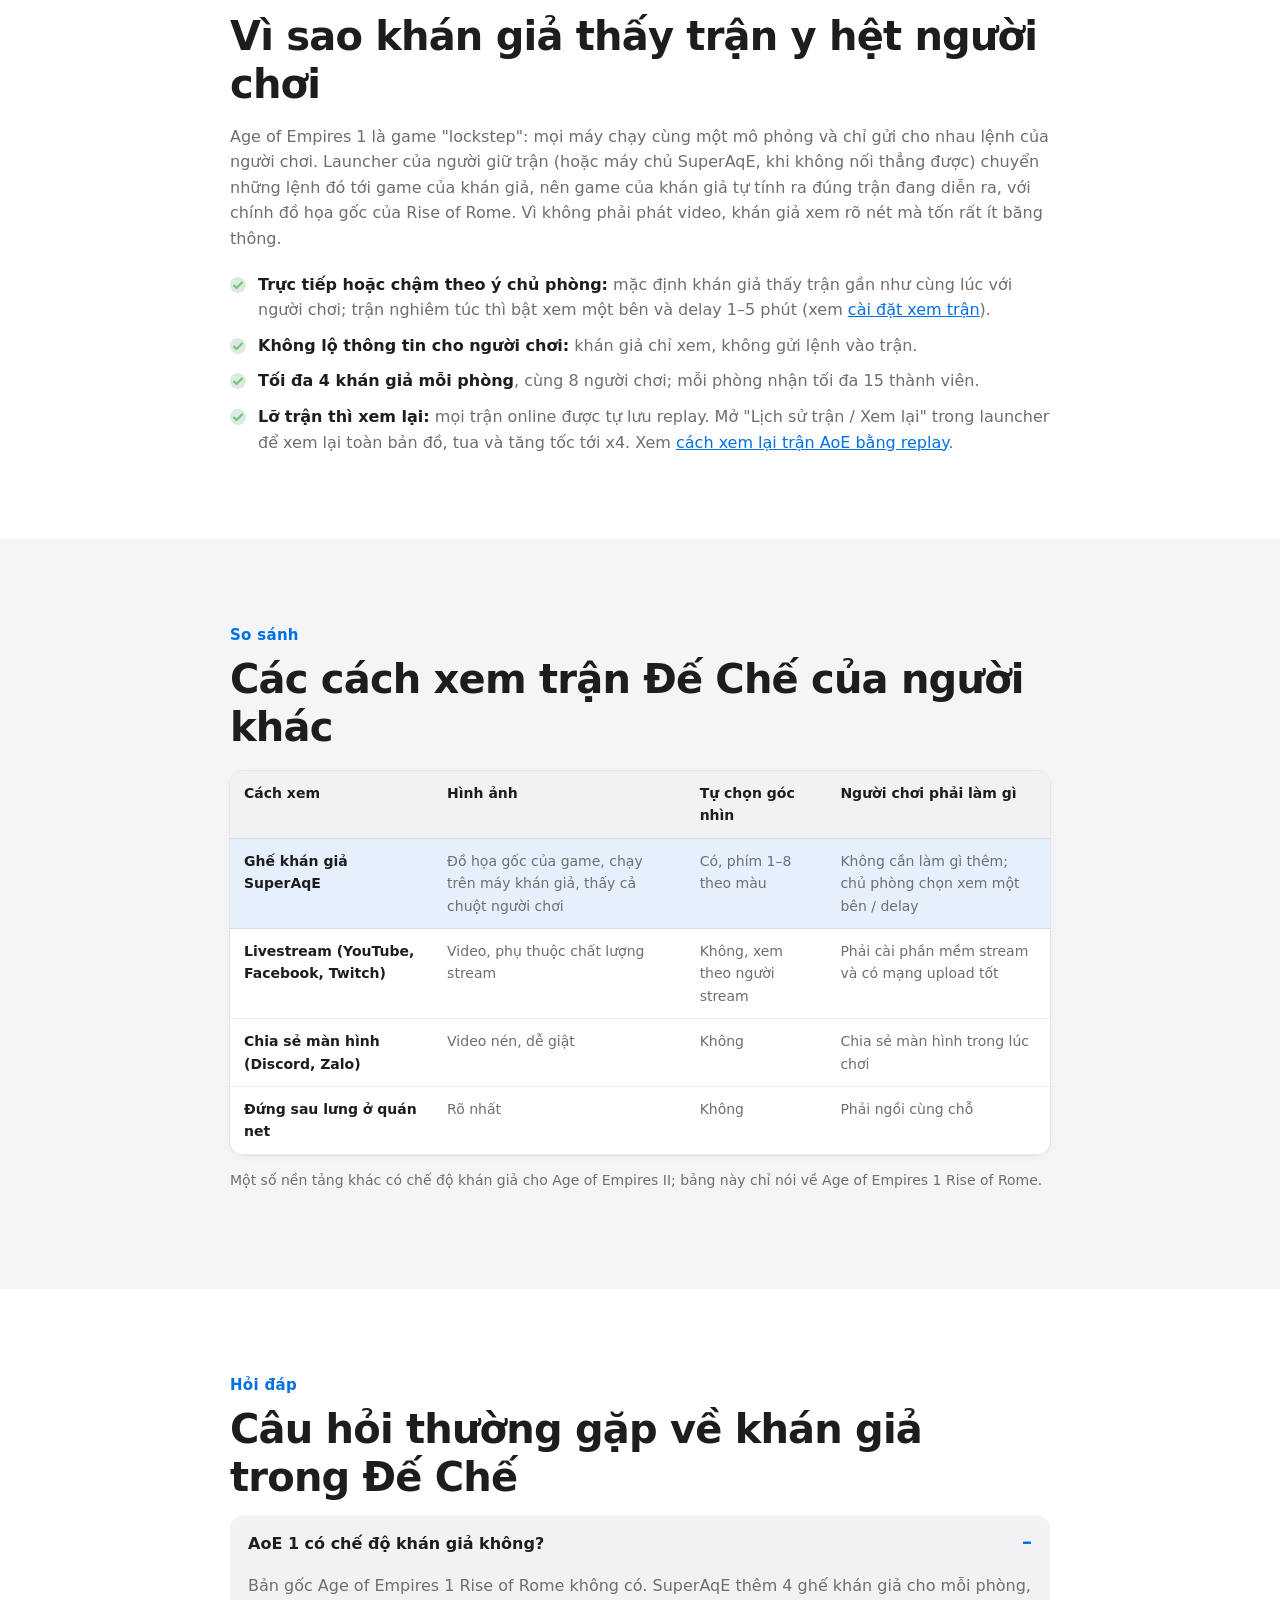
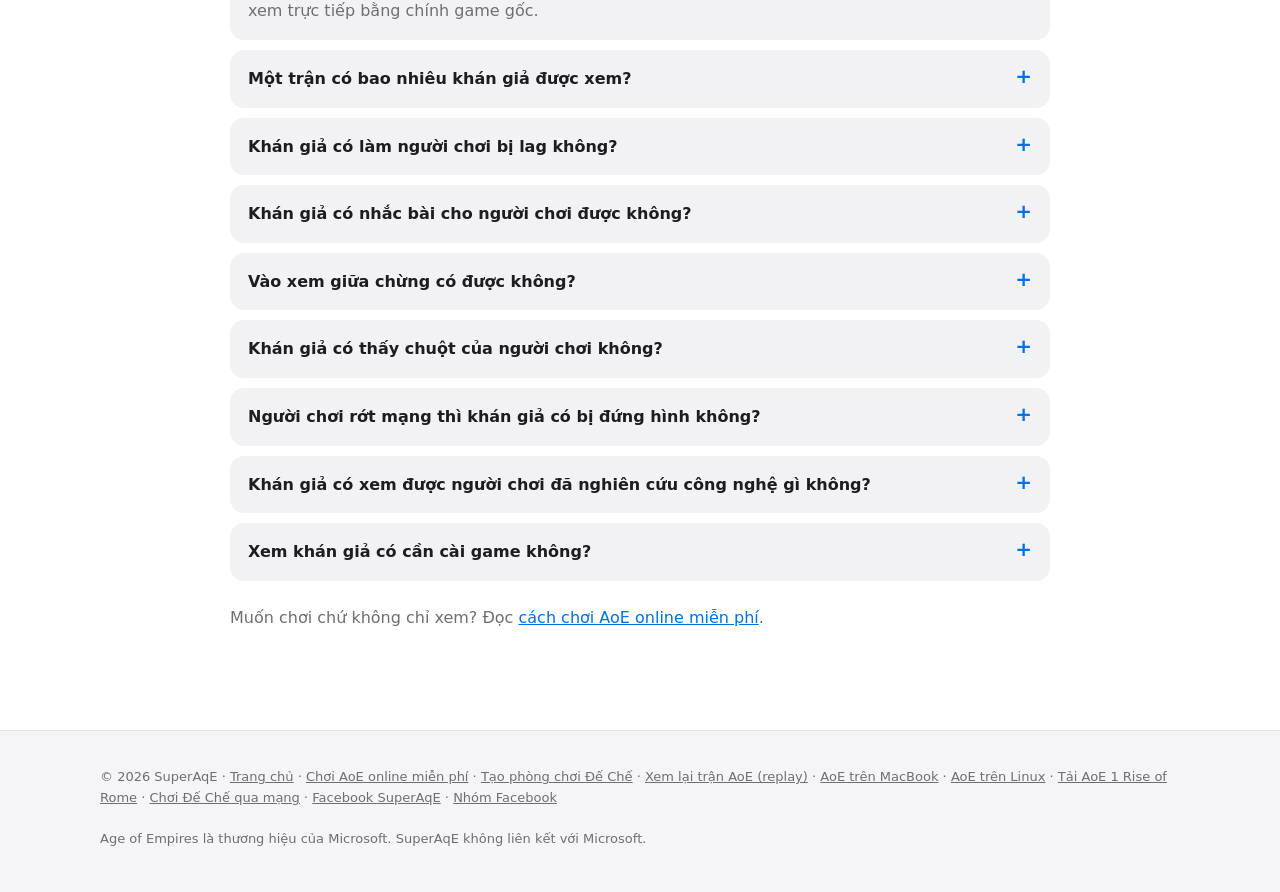
==== commit 6b6f41cf: "SEO: spectator page refresh (native selection, control groups, P2P wording, drop FAQ), replay page m" ====
--- a/choi-aoe-co-khan-gia/index.html
+++ b/choi-aoe-co-khan-gia/index.html
@@ -71,7 +71,7 @@
    "name": "Khán giả có làm người chơi bị lag không?",
    "acceptedAnswer": {
     "@type": "Answer",
-    "text": "Khán giả chỉ nhận lệnh từ máy chủ, không gửi lệnh vào trận, nên không làm chậm game của người chơi."
+    "text": "Khán giả chỉ nhận lệnh của trận (từ máy giữ trận hoặc máy chủ SuperAqE), không gửi lệnh vào trận, nên không làm chậm game của người chơi."
    }
   },
   {
@@ -95,7 +95,15 @@
    "name": "Khán giả có thấy chuột của người chơi không?",
    "acceptedAnswer": {
     "@type": "Answer",
-    "text": "Có. Khán giả thấy con trỏ chuột, chỗ bấm, khung kéo chọn, nhà đang đặt và khung màu quanh quân người chơi đang chọn. Phím M chuyển giữa người đang xem, tất cả người chơi, và tắt."
+    "text": "Có. Khán giả thấy con trỏ chuột, chỗ bấm, khung kéo chọn, nhà đang đặt và quân người chơi đang chọn (vẽ bằng khung chọn của chính game), cùng số nhóm quân họ đã gán bằng Ctrl + 1…9. Phím M chuyển giữa người đang xem, tất cả người chơi, và tắt."
+   }
+  },
+  {
+   "@type": "Question",
+   "name": "Người chơi rớt mạng thì khán giả có bị đứng hình không?",
+   "acceptedAnswer": {
+    "@type": "Answer",
+    "text": "Trận tạm dừng chờ người rớt mạng như với mọi người chơi; khi trận chạy lại thì khán giả xem tiếp. Lỗi khán giả bị kẹt hình sau khi có người rớt mạng đã được sửa ở launcher 0.3.88–0.3.89."
    }
   },
   {
@@ -111,7 +119,7 @@
    "name": "Xem khán giả có cần cài game không?",
    "acceptedAnswer": {
     "@type": "Answer",
-    "text": "Không cần cài game riêng. Bộ cài SuperAoE-Setup.exe đã có sẵn game. Chỉ cần máy Windows 10/11 và tài khoản SuperAqE miễn phí."
+    "text": "Không cần cài game riêng. Bộ cài SuperAoE-Setup.exe (Windows 10/11) đã có sẵn game; MacBook và Ubuntu cũng có bản SuperAqE kèm game. Chỉ cần thêm tài khoản SuperAqE miễn phí."
    }
   }
  ]
@@ -133,7 +141,7 @@
    "@type": "HowToStep",
    "position": 2,
    "name": "Vào phòng của người chơi",
-   "text": "Chọn phòng trong danh sách hoặc nhập mã phòng 6 ký tự mà người chơi gửi cho bạn."
+   "text": "Chọn phòng trong danh sách hoặc nhập mã phòng 6 số mà người chơi gửi cho bạn."
   },
   {
    "@type": "HowToStep",
@@ -151,7 +159,7 @@
    "@type": "HowToStep",
    "position": 5,
    "name": "Theo dõi trận",
-   "text": "Bấm phím 1–8 để theo người chơi có màu đó (1 xanh dương, 2 đỏ…), thấy con trỏ chuột, khung kéo chọn và quân họ đang chọn (phím M). Bảng điểm hiện đúng tên tài khoản của người chơi; khay dưới cùng màn hình hiện công nghệ mỗi người đã nghiên cứu (phím P ẩn/hiện). Lỡ tắt game thì bấm “Mở lại game” trong launcher để xem tiếp trận đang diễn ra."
+   "text": "Bấm phím 1–8 để theo người chơi có màu đó (1 xanh dương, 2 đỏ…), thấy con trỏ chuột, khung kéo chọn, quân họ đang chọn và nhóm quân họ đã gán (phím M). Bảng điểm hiện đúng tên tài khoản của người chơi; khay dưới cùng màn hình hiện công nghệ mỗi người đã nghiên cứu (phím P ẩn/hiện). Lỡ tắt game thì bấm “Mở lại game” trong launcher để xem tiếp trận đang diễn ra."
   }
  ]
 }
@@ -346,7 +354,7 @@
       <a href="/img/spectator.jpg" target="_blank" rel="noopener"><img src="/img/spectator.jpg" width="1366" height="768" alt="Ảnh chụp thật màn hình khán giả SuperAqE trong một trận Đế Chế 1v1: nhà chính, dân làng, rừng và bản đồ nhỏ"></a>
       <figcaption><b>Ảnh chụp thật ở ghế khán giả</b>Đồ họa gốc của game, không phải video hay luồng phát hình.</figcaption>
     </figure>
-    <p class="meta">Cập nhật lần cuối: <time datetime="2026-10-28">28/10/2026</time> · Áp dụng cho launcher 0.3.56 trở lên (Windows và Mac, tự cập nhật)</p>
+    <p class="meta">Cập nhật lần cuối: <time datetime="2026-11-05">05/11/2026</time> · Áp dụng cho launcher 0.3.95 trở lên (Windows, Mac và Linux, tự cập nhật)</p>
   </div>
 </section>
 
@@ -356,10 +364,10 @@
     <h2>Cách xem trực tiếp một trận Đế Chế bằng SuperAqE</h2>
     <ol class="steps">
       <li><span class="n">1</span><div><h3>Tải SuperAqE và đăng ký</h3><p>Tải SuperAoE-Setup.exe tại <a href="https://superaqe.com/download/setup">superaqe.com/download/setup</a> (Windows 10/11, đã kèm game), cài tự động, mở SuperAqE từ biểu tượng trên Desktop và tạo tài khoản miễn phí.</p></div></li>
-      <li><span class="n">2</span><div><h3>Vào phòng của người chơi</h3><p>Chọn phòng trong danh sách hoặc nhập mã phòng 6 ký tự mà người chơi gửi cho bạn.</p></div></li>
+      <li><span class="n">2</span><div><h3>Vào phòng của người chơi</h3><p>Chọn phòng trong danh sách hoặc nhập mã phòng 6 số mà người chơi gửi cho bạn.</p></div></li>
       <li><span class="n">3</span><div><h3>Ngồi ghế khán giả</h3><p>Bốn ghế ở đầu phòng: hai ngai ở giữa, hai ghế Thái giám hai bên. Khi chủ phòng bật “👀 Xem: Một bên”, cặp ghế bên trái chỉ xem đội trái, cặp ghế bên phải chỉ xem đội phải. Tám ghế hai cánh là ghế người chơi.</p></div></li>
       <li><span class="n">4</span><div><h3>Chờ chủ phòng bấm Bắt đầu</h3><p>Launcher hiện hộp “Đang đợi thiết đặt”, rồi “Chờ vào xem” có đếm ngược nếu phòng đặt delay. Game của bạn tự mở ở chế độ chỉ xem, bạn không cần bấm gì. Khán giả không ra lệnh được cho quân và không làm ảnh hưởng trận đấu.</p></div></li>
-      <li><span class="n">5</span><div><h3>Theo dõi trận</h3><p>Bấm phím 1–8 để theo người chơi có màu đó (1 xanh dương, 2 đỏ…), thấy con trỏ chuột, khung kéo chọn và quân họ đang chọn (phím M). Bảng điểm hiện đúng tên tài khoản của người chơi; khay dưới cùng màn hình hiện công nghệ mỗi người đã nghiên cứu (phím P ẩn/hiện). Lỡ tắt game thì bấm “Mở lại game” trong launcher để xem tiếp trận đang diễn ra.</p></div></li>
+      <li><span class="n">5</span><div><h3>Theo dõi trận</h3><p>Bấm phím 1–8 để theo người chơi có màu đó (1 xanh dương, 2 đỏ…), thấy con trỏ chuột, khung kéo chọn, quân họ đang chọn và nhóm quân họ đã gán (phím M). Bảng điểm hiện đúng tên tài khoản của người chơi; khay dưới cùng màn hình hiện công nghệ mỗi người đã nghiên cứu (phím P ẩn/hiện). Lỡ tắt game thì bấm “Mở lại game” trong launcher để xem tiếp trận đang diễn ra.</p></div></li>
     </ol>
     <h3 id="phim-tat" style="margin-top:32px">Phím tắt khi xem trận</h3>
     <div class="tbl">
@@ -388,7 +396,9 @@
     </ul>
     <p>Bảng điểm (F4) của khán giả hiện đúng tên tài khoản SuperAqE của từng người chơi, không còn "Player 1", "Player 2".</p>
     <h3 id="xem-thao-tac" style="margin-top:32px">Xem thao tác: thấy chuột và quân người chơi đang chọn</h3>
-    <p>Khán giả không chỉ thấy quân di chuyển mà thấy cả người chơi đang làm gì: con trỏ chuột (con trỏ của game kèm chấm màu người chơi), vòng chỗ bấm (trắng là chuột trái, màu là chuột phải), khung kéo chọn quân, chân nhà đang đặt kèm tên nhà, và khung màu quanh những quân đang được chọn. Phím M chuyển giữa chuột của người đang xem, chuột của tất cả người chơi, và tắt. Replay của các trận từ 25/10/2026 cũng có phần này, xem <a href="/xem-lai-tran-aoe-replay/">cách xem lại trận AoE bằng replay</a>.</p>
+    <p>Khán giả không chỉ thấy quân di chuyển mà thấy cả người chơi đang làm gì: con trỏ chuột (đúng con trỏ của game), vòng chỗ bấm (trắng là chuột trái, màu là chuột phải), khung kéo chọn quân, chân nhà đang đặt kèm tên nhà, và những quân đang được chọn. Phím M chuyển giữa chuột của người đang xem, chuột của tất cả người chơi, và tắt. Replay của các trận từ 25/10/2026 cũng có phần này, xem <a href="/xem-lai-tran-aoe-replay/">cách xem lại trận AoE bằng replay</a>.</p>
+    <h3 id="nhu-nguoi-choi" style="margin-top:32px">Nhìn như người chơi: khung chọn và nhóm quân</h3>
+    <p>Từ launcher 0.3.91, quân người chơi đang chọn được vẽ bằng chính khung chọn của game, khay thông tin nằm giữa đáy màn hình như lúc chơi, nên khán giả nhìn trận giống hệt người đang cầm chuột. Từ launcher 0.3.93 khán giả còn thấy số nhóm quân người chơi đã gán (<code>Ctrl</code> + <code>1</code>…<code>9</code>): biết họ chia quân thành mấy nhóm và điều nhóm nào đi đâu. Rất hợp để học cách chia quân của người chơi giỏi.</p>
     <p class="note">Đang đánh trận mà phòng đã đủ người? Trong lúc trận diễn ra vẫn ngồi được vào ghế khán giả còn trống; game của bạn tua nhanh từ đầu trận tới thời điểm hiện tại rồi xem tiếp.</p>
   </div>
 </section>
@@ -421,7 +431,7 @@
   <div class="wrap narrow">
     <div class="kicker">Hoạt động thế nào</div>
     <h2>Vì sao khán giả thấy trận y hệt người chơi</h2>
-    <p>Age of Empires 1 là game "lockstep": mọi máy chạy cùng một mô phỏng và chỉ gửi cho nhau lệnh của người chơi. Máy chủ SuperAqE chuyển những lệnh đó tới game của khán giả, nên game của khán giả tự tính ra đúng trận đang diễn ra, với chính đồ họa gốc của Rise of Rome. Vì không phải phát video, khán giả xem rõ nét mà tốn rất ít băng thông.</p>
+    <p>Age of Empires 1 là game "lockstep": mọi máy chạy cùng một mô phỏng và chỉ gửi cho nhau lệnh của người chơi. Launcher của người giữ trận (hoặc máy chủ SuperAqE, khi không nối thẳng được) chuyển những lệnh đó tới game của khán giả, nên game của khán giả tự tính ra đúng trận đang diễn ra, với chính đồ họa gốc của Rise of Rome. Vì không phải phát video, khán giả xem rõ nét mà tốn rất ít băng thông.</p>
     <ul class="ticks">
       <li><b>Trực tiếp hoặc chậm theo ý chủ phòng:</b> mặc định khán giả thấy trận gần như cùng lúc với người chơi; trận nghiêm túc thì bật xem một bên và delay 1–5 phút (xem <a href="#cai-dat-xem">cài đặt xem trận</a>).</li>
       <li><b>Không lộ thông tin cho người chơi:</b> khán giả chỉ xem, không gửi lệnh vào trận.</li>
@@ -457,12 +467,13 @@
     <div class="faq">
       <details open><summary>AoE 1 có chế độ khán giả không?</summary><p>Bản gốc Age of Empires 1 Rise of Rome không có. SuperAqE thêm 4 ghế khán giả cho mỗi phòng, xem trực tiếp bằng chính game gốc.</p></details>
       <details><summary>Một trận có bao nhiêu khán giả được xem?</summary><p>Tối đa 4 khán giả mỗi phòng: hai ngai ở giữa và hai ghế Thái giám hai bên. Phòng có thêm 8 ghế người chơi, tối đa 15 thành viên.</p></details>
-      <details><summary>Khán giả có làm người chơi bị lag không?</summary><p>Khán giả chỉ nhận lệnh từ máy chủ, không gửi lệnh vào trận, nên không làm chậm game của người chơi.</p></details>
+      <details><summary>Khán giả có làm người chơi bị lag không?</summary><p>Khán giả chỉ nhận lệnh của trận (từ máy giữ trận hoặc máy chủ SuperAqE), không gửi lệnh vào trận, nên không làm chậm game của người chơi.</p></details>
       <details><summary>Khán giả có nhắc bài cho người chơi được không?</summary><p>Chủ phòng chặn được. Bật “👀 Xem: Một bên” thì mỗi khán giả chỉ thấy đội mình, có sương mù, không mở bản đồ; đặt “⏱ Delay” 1, 3 hoặc 5 phút thì khán giả xem chậm hơn trận thật. Phòng mới mặc định xem một bên. Nếu để Cả hai bên + Trực tiếp, chỉ nên mời khán giả mình tin tưởng.</p></details>
       <details><summary>Vào xem giữa chừng có được không?</summary><p>Được. Trong lúc trận diễn ra vẫn ngồi được vào ghế khán giả còn trống; game tua nhanh từ đầu trận tới thời điểm hiện tại rồi xem tiếp. Khán giả lỡ thoát ra thì bấm “Mở lại game” để vào lại trận đang đánh.</p></details>
-      <details><summary>Khán giả có thấy chuột của người chơi không?</summary><p>Có. Khán giả thấy con trỏ chuột, chỗ bấm, khung kéo chọn, nhà đang đặt và khung màu quanh quân người chơi đang chọn. Phím M chuyển giữa người đang xem, tất cả người chơi, và tắt.</p></details>
+      <details><summary>Khán giả có thấy chuột của người chơi không?</summary><p>Có. Khán giả thấy con trỏ chuột, chỗ bấm, khung kéo chọn, nhà đang đặt và quân người chơi đang chọn (vẽ bằng khung chọn của chính game), cùng số nhóm quân họ đã gán bằng Ctrl + 1…9. Phím M chuyển giữa người đang xem, tất cả người chơi, và tắt.</p></details>
+      <details><summary>Người chơi rớt mạng thì khán giả có bị đứng hình không?</summary><p>Trận tạm dừng chờ người rớt mạng như với mọi người chơi; khi trận chạy lại thì khán giả xem tiếp. Lỗi khán giả bị kẹt hình sau khi có người rớt mạng đã được sửa ở launcher 0.3.88–0.3.89.</p></details>
       <details><summary>Khán giả có xem được người chơi đã nghiên cứu công nghệ gì không?</summary><p>Được. Từ launcher 0.3.16, khay dưới cùng màn hình khán giả hiện công nghệ mỗi người chơi đã nghiên cứu bằng icon gốc của game, chia theo đội, mỗi người một dòng theo thứ tự nghiên cứu, chuỗi nâng cấp chỉ giữ cấp cao nhất. Phím P ẩn/hiện. Khi xem replay cũng có khay này.</p></details>
-      <details><summary>Xem khán giả có cần cài game không?</summary><p>Không cần cài game riêng. Bộ cài SuperAoE-Setup.exe đã có sẵn game. Chỉ cần máy Windows 10/11 và tài khoản SuperAqE miễn phí.</p></details>
+      <details><summary>Xem khán giả có cần cài game không?</summary><p>Không cần cài game riêng. Bộ cài SuperAoE-Setup.exe (Windows 10/11) đã có sẵn game; MacBook và Ubuntu cũng có bản SuperAqE kèm game. Chỉ cần thêm tài khoản SuperAqE miễn phí.</p></details>
     </div>
     <p style="margin-top:24px">Muốn chơi chứ không chỉ xem? Đọc <a href="/choi-aoe-online-mien-phi/">cách chơi AoE online miễn phí</a>.</p>
   </div>
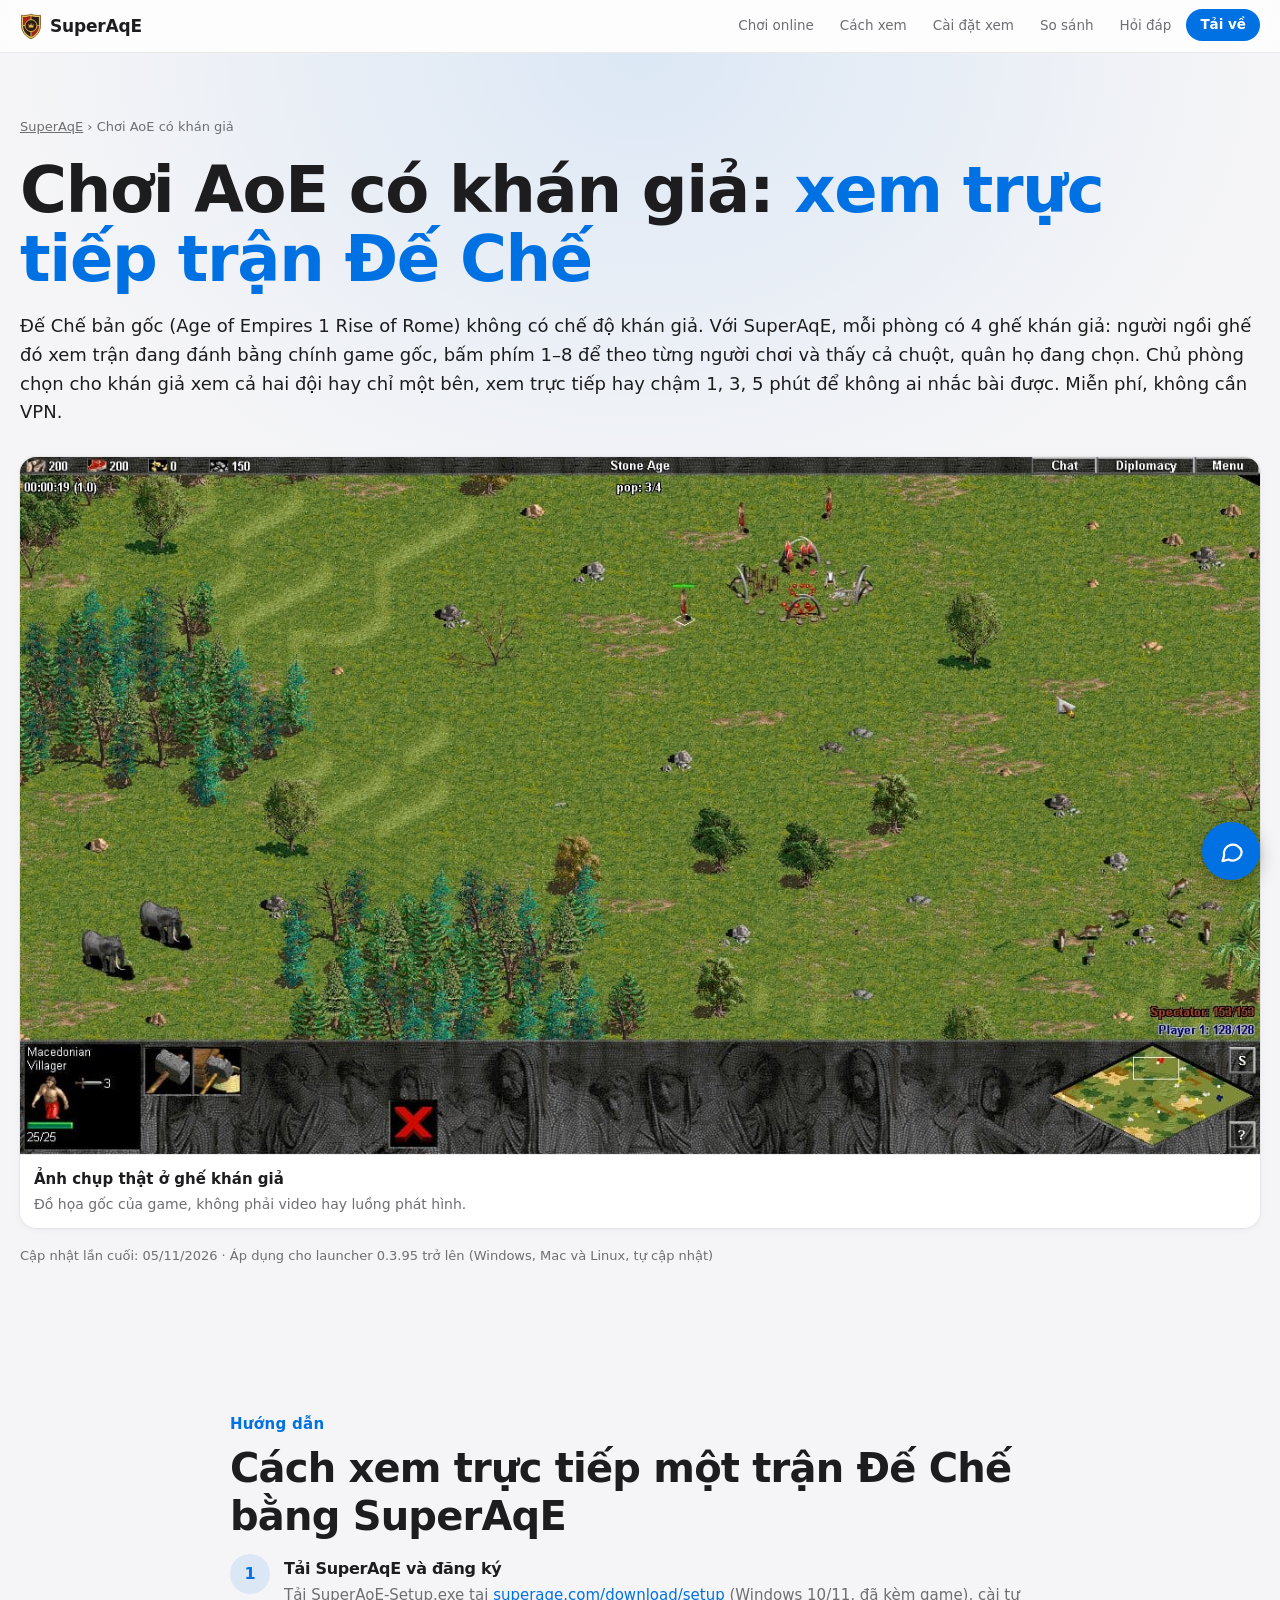
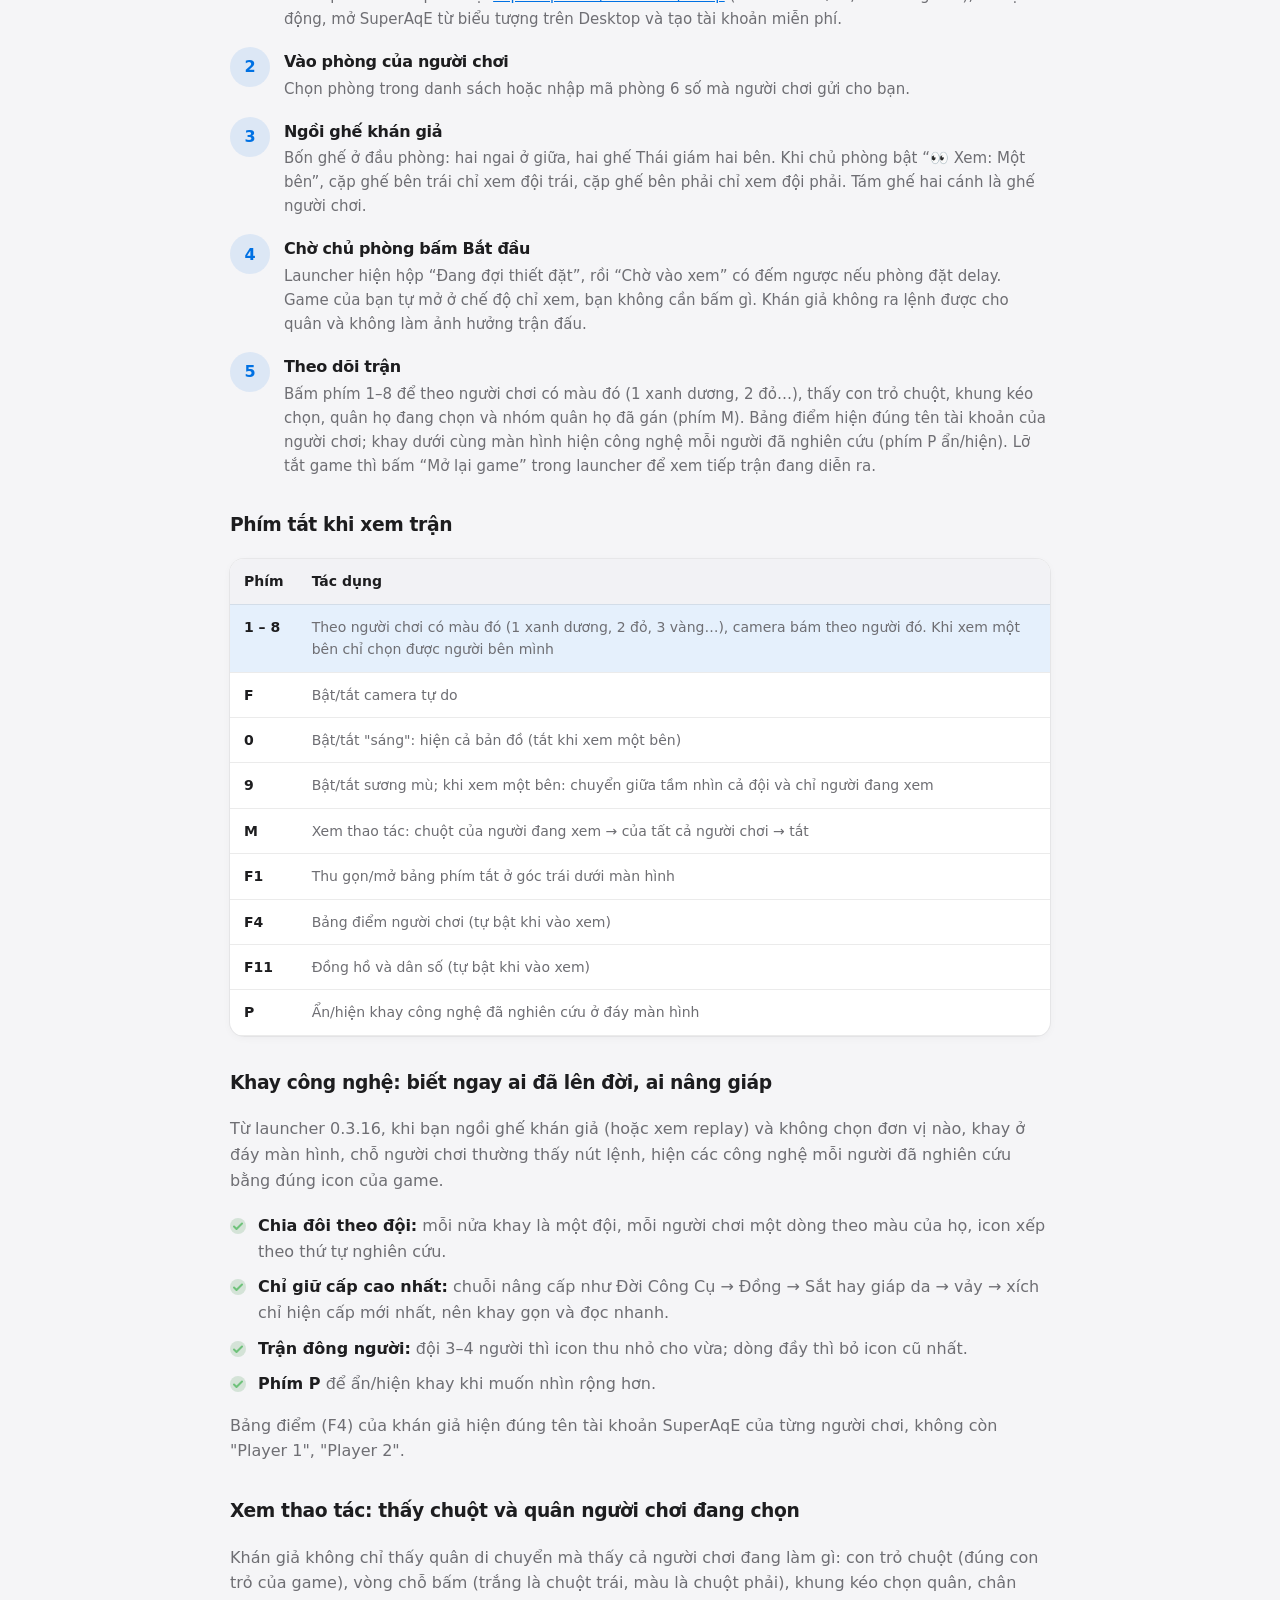
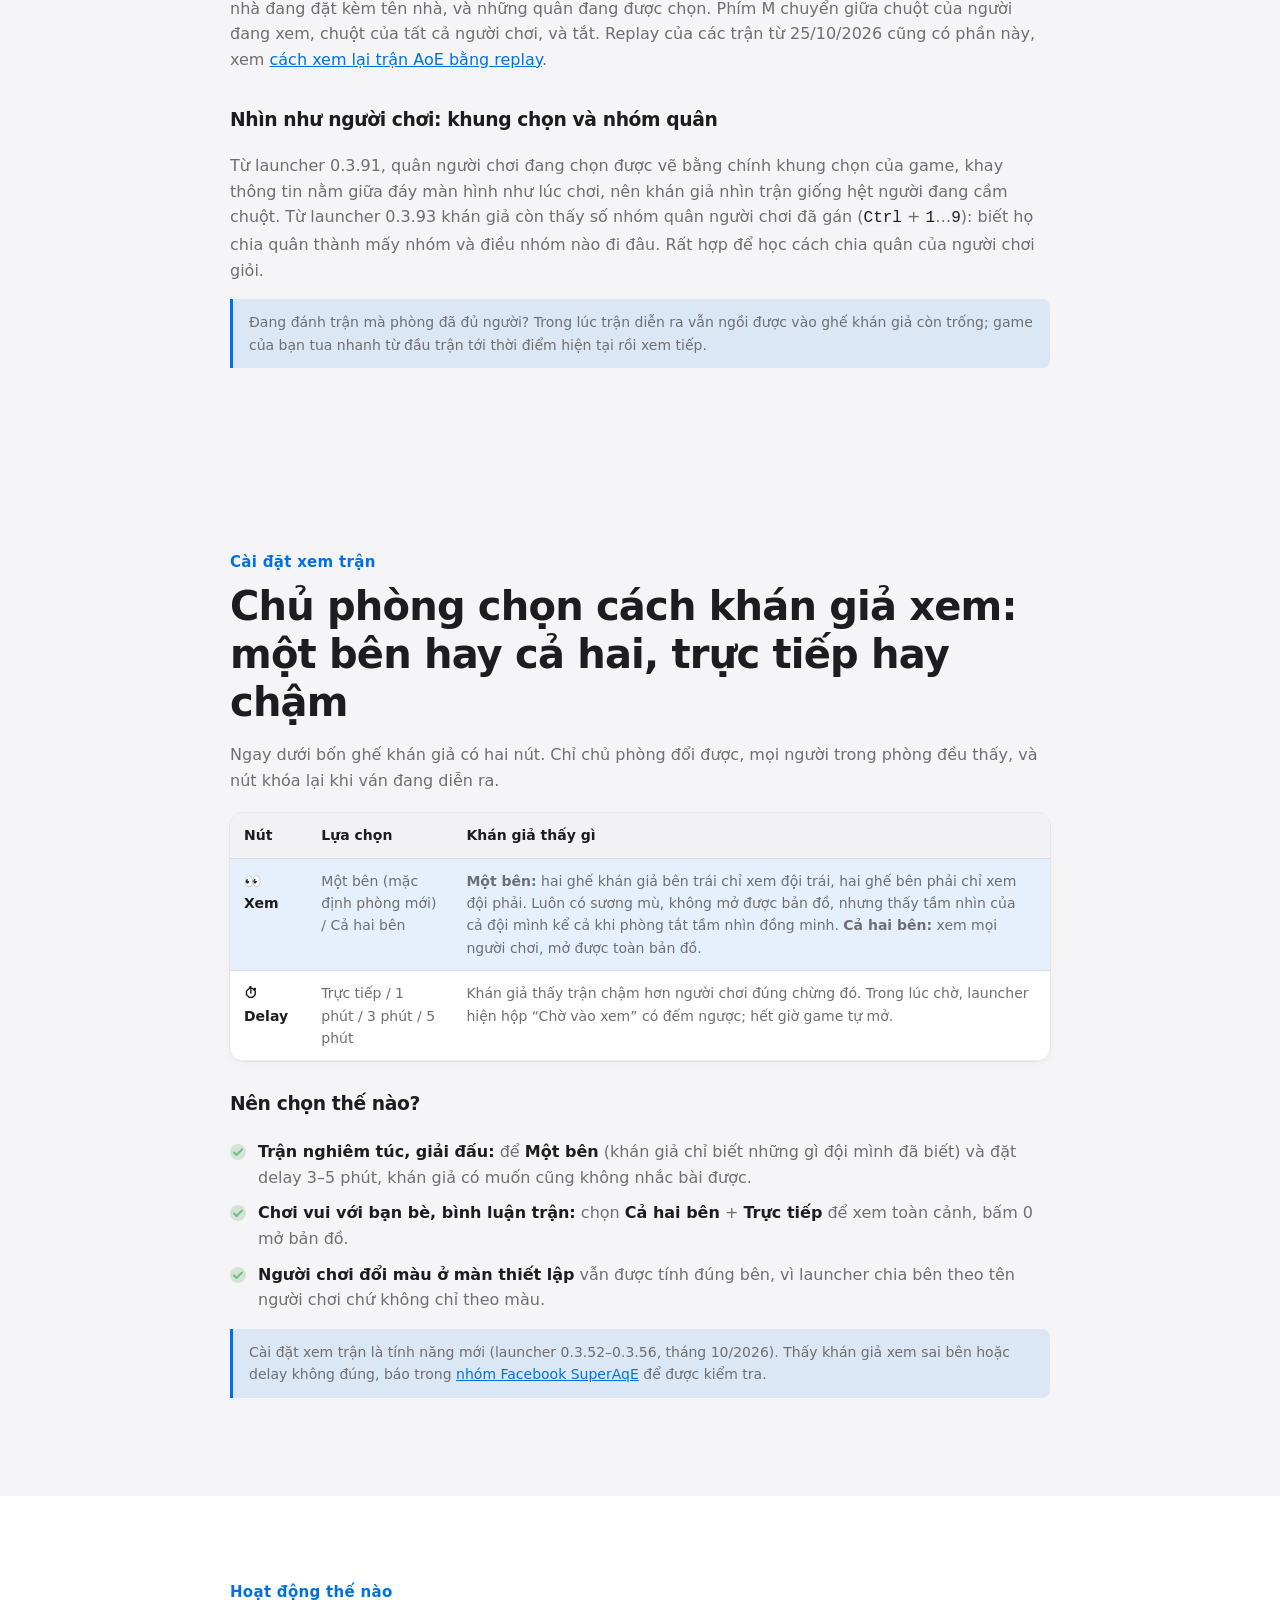
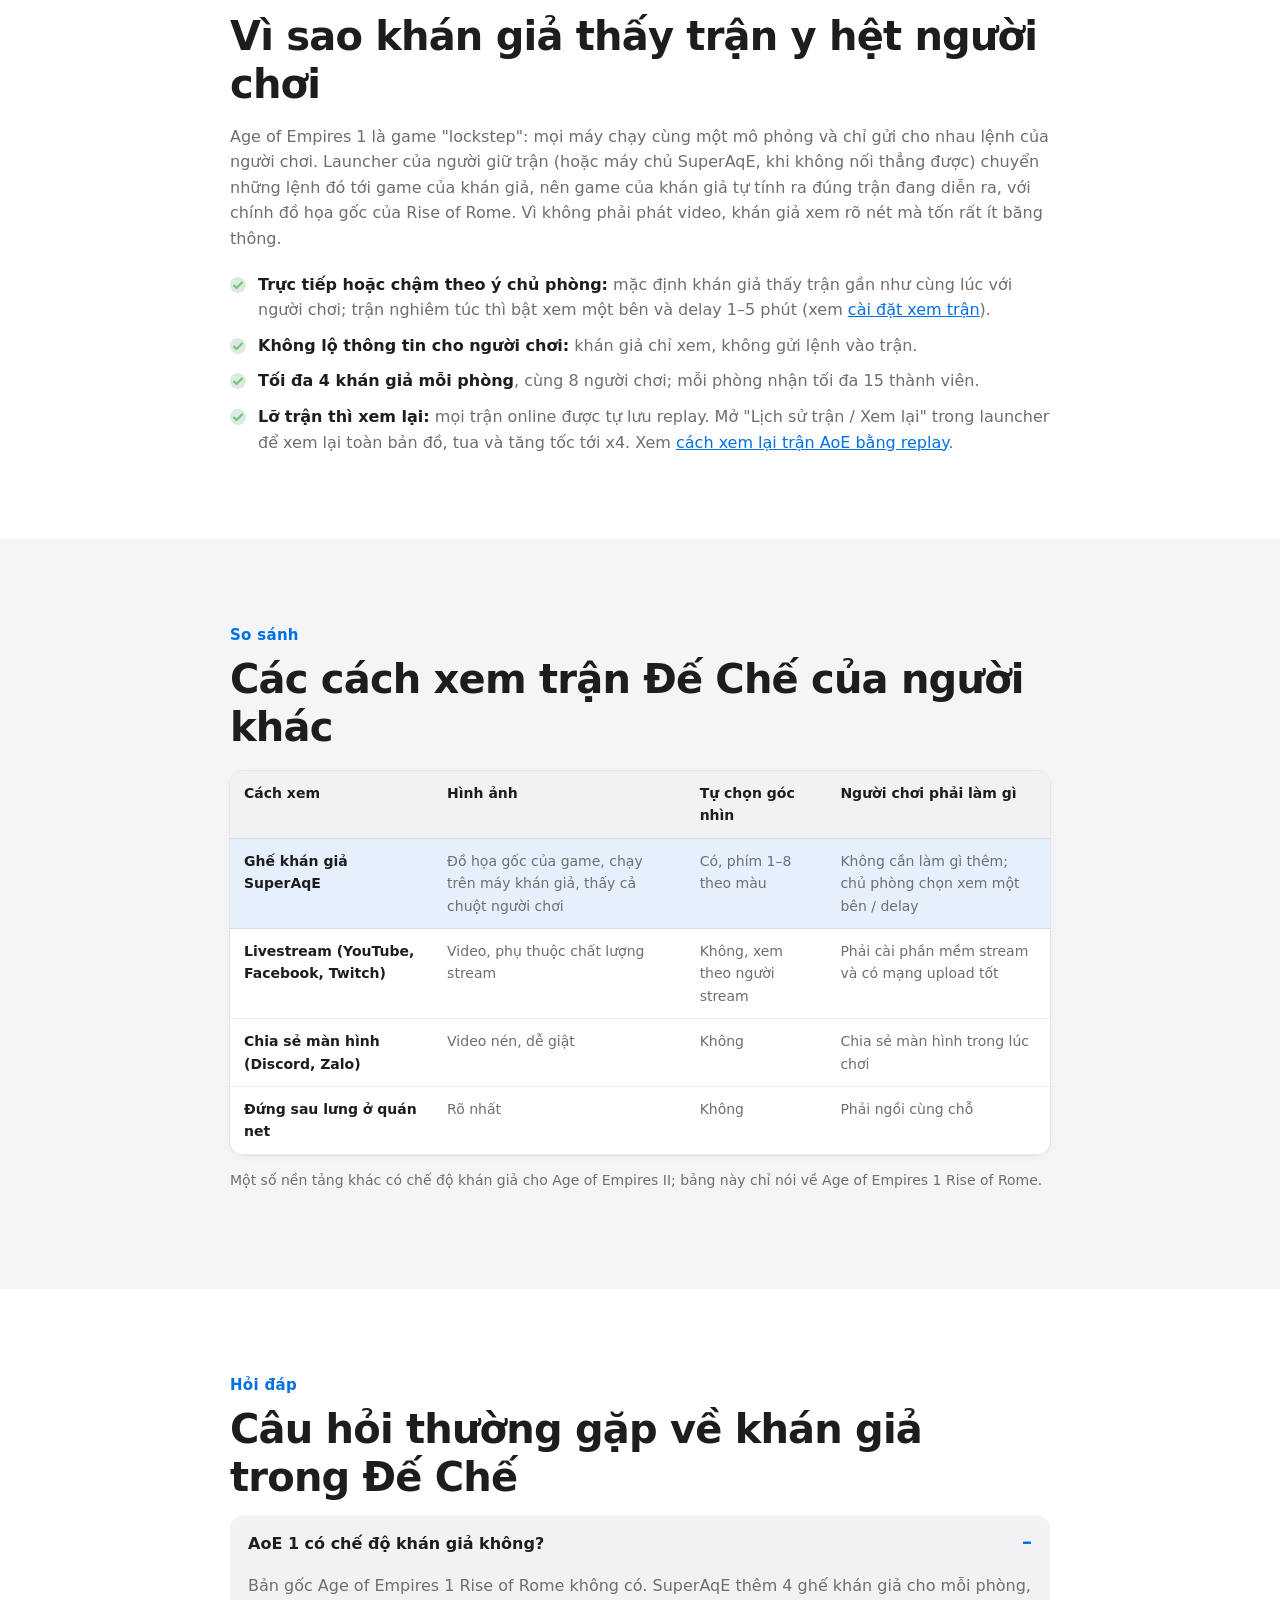
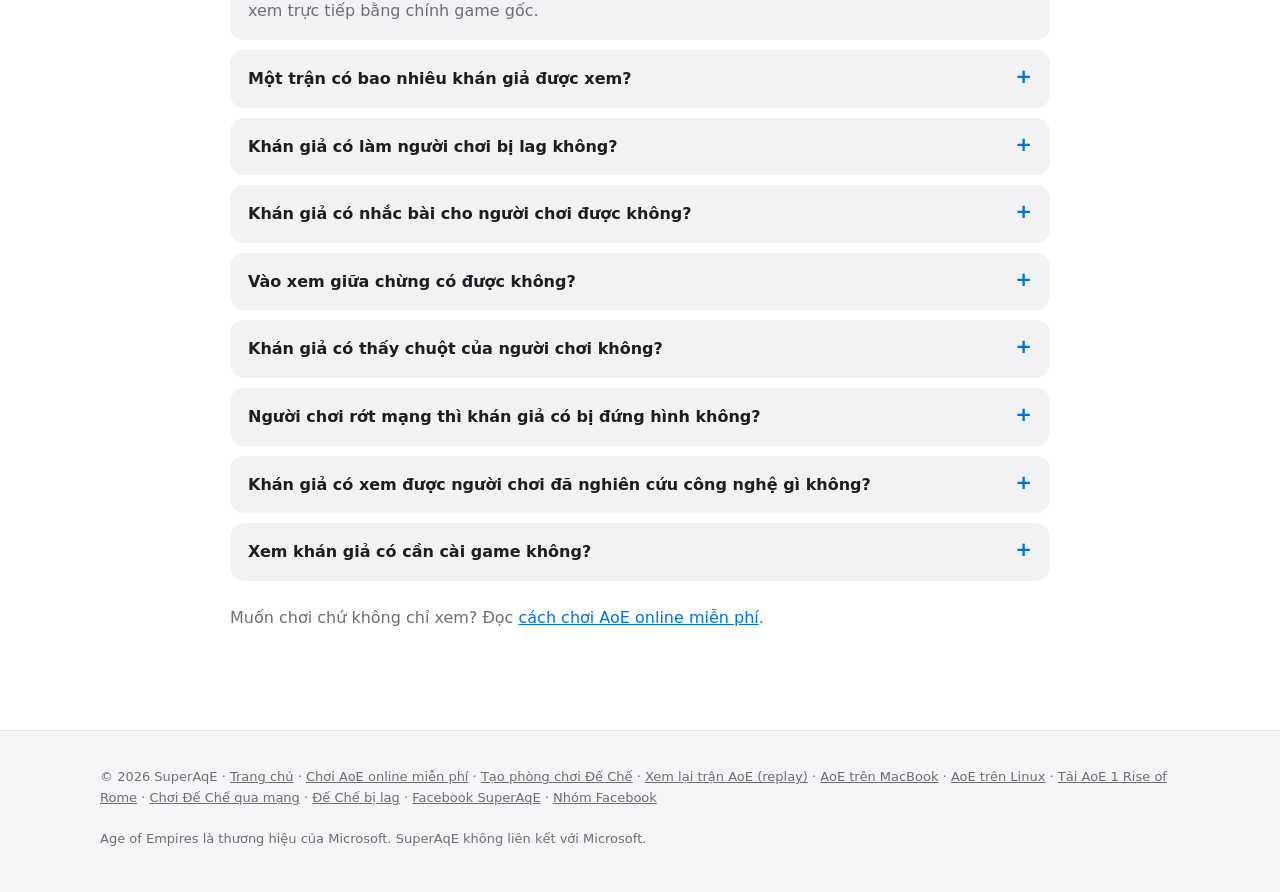
==== commit a20d7f28: "SEO: new page on AoE1 online lag (ping, net score, Line, VPN), internal links, llms.txt, sitemap Co-" ====
--- a/choi-aoe-co-khan-gia/index.html
+++ b/choi-aoe-co-khan-gia/index.html
@@ -482,7 +482,7 @@
 
 <footer>
   <div class="wrap">
-    <span>© 2026 SuperAqE · <a href="/">Trang chủ</a> · <a href="/choi-aoe-online-mien-phi/">Chơi AoE online miễn phí</a> · <a href="/tao-phong-choi-de-che/">Tạo phòng chơi Đế Chế</a> · <a href="/xem-lai-tran-aoe-replay/">Xem lại trận AoE (replay)</a> · <a href="/choi-aoe-tren-macbook/">AoE trên MacBook</a> · <a href="/choi-aoe-tren-linux/">AoE trên Linux</a> · <a href="/tai-aoe-rise-of-rome/">Tải AoE 1 Rise of Rome</a> · <a href="/choi-de-che-qua-mang/">Chơi Đế Chế qua mạng</a> · <a href="https://www.facebook.com/profile.php?id=61595397195188" target="_blank" rel="noopener">Facebook SuperAqE</a> · <a href="https://www.facebook.com/groups/1496567506003702" target="_blank" rel="noopener">Nhóm Facebook</a></span>
+    <span>© 2026 SuperAqE · <a href="/">Trang chủ</a> · <a href="/choi-aoe-online-mien-phi/">Chơi AoE online miễn phí</a> · <a href="/tao-phong-choi-de-che/">Tạo phòng chơi Đế Chế</a> · <a href="/xem-lai-tran-aoe-replay/">Xem lại trận AoE (replay)</a> · <a href="/choi-aoe-tren-macbook/">AoE trên MacBook</a> · <a href="/choi-aoe-tren-linux/">AoE trên Linux</a> · <a href="/tai-aoe-rise-of-rome/">Tải AoE 1 Rise of Rome</a> · <a href="/choi-de-che-qua-mang/">Chơi Đế Chế qua mạng</a> · <a href="/choi-de-che-bi-lag/">Đế Chế bị lag</a> · <a href="https://www.facebook.com/profile.php?id=61595397195188" target="_blank" rel="noopener">Facebook SuperAqE</a> · <a href="https://www.facebook.com/groups/1496567506003702" target="_blank" rel="noopener">Nhóm Facebook</a></span>
     <span>Age of Empires là thương hiệu của Microsoft. SuperAqE không liên kết với Microsoft.</span>
   </div>
 </footer>
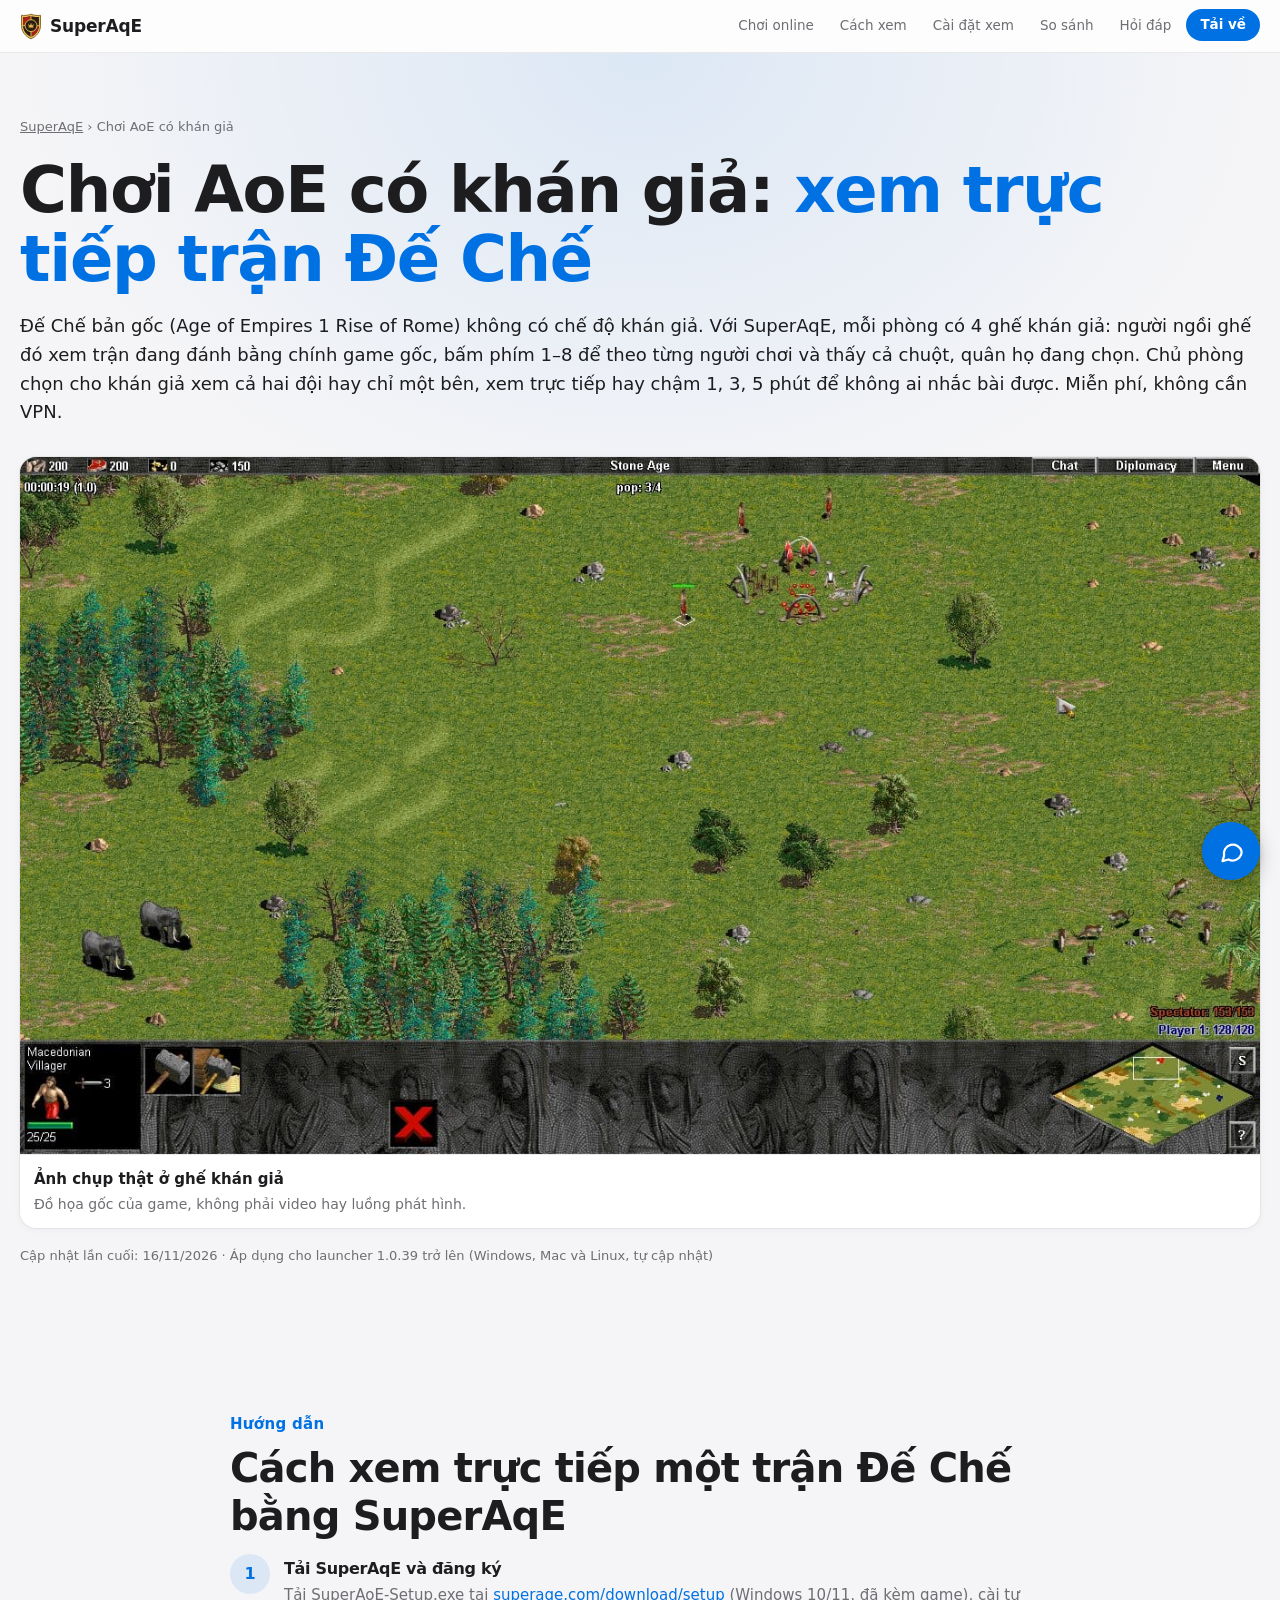
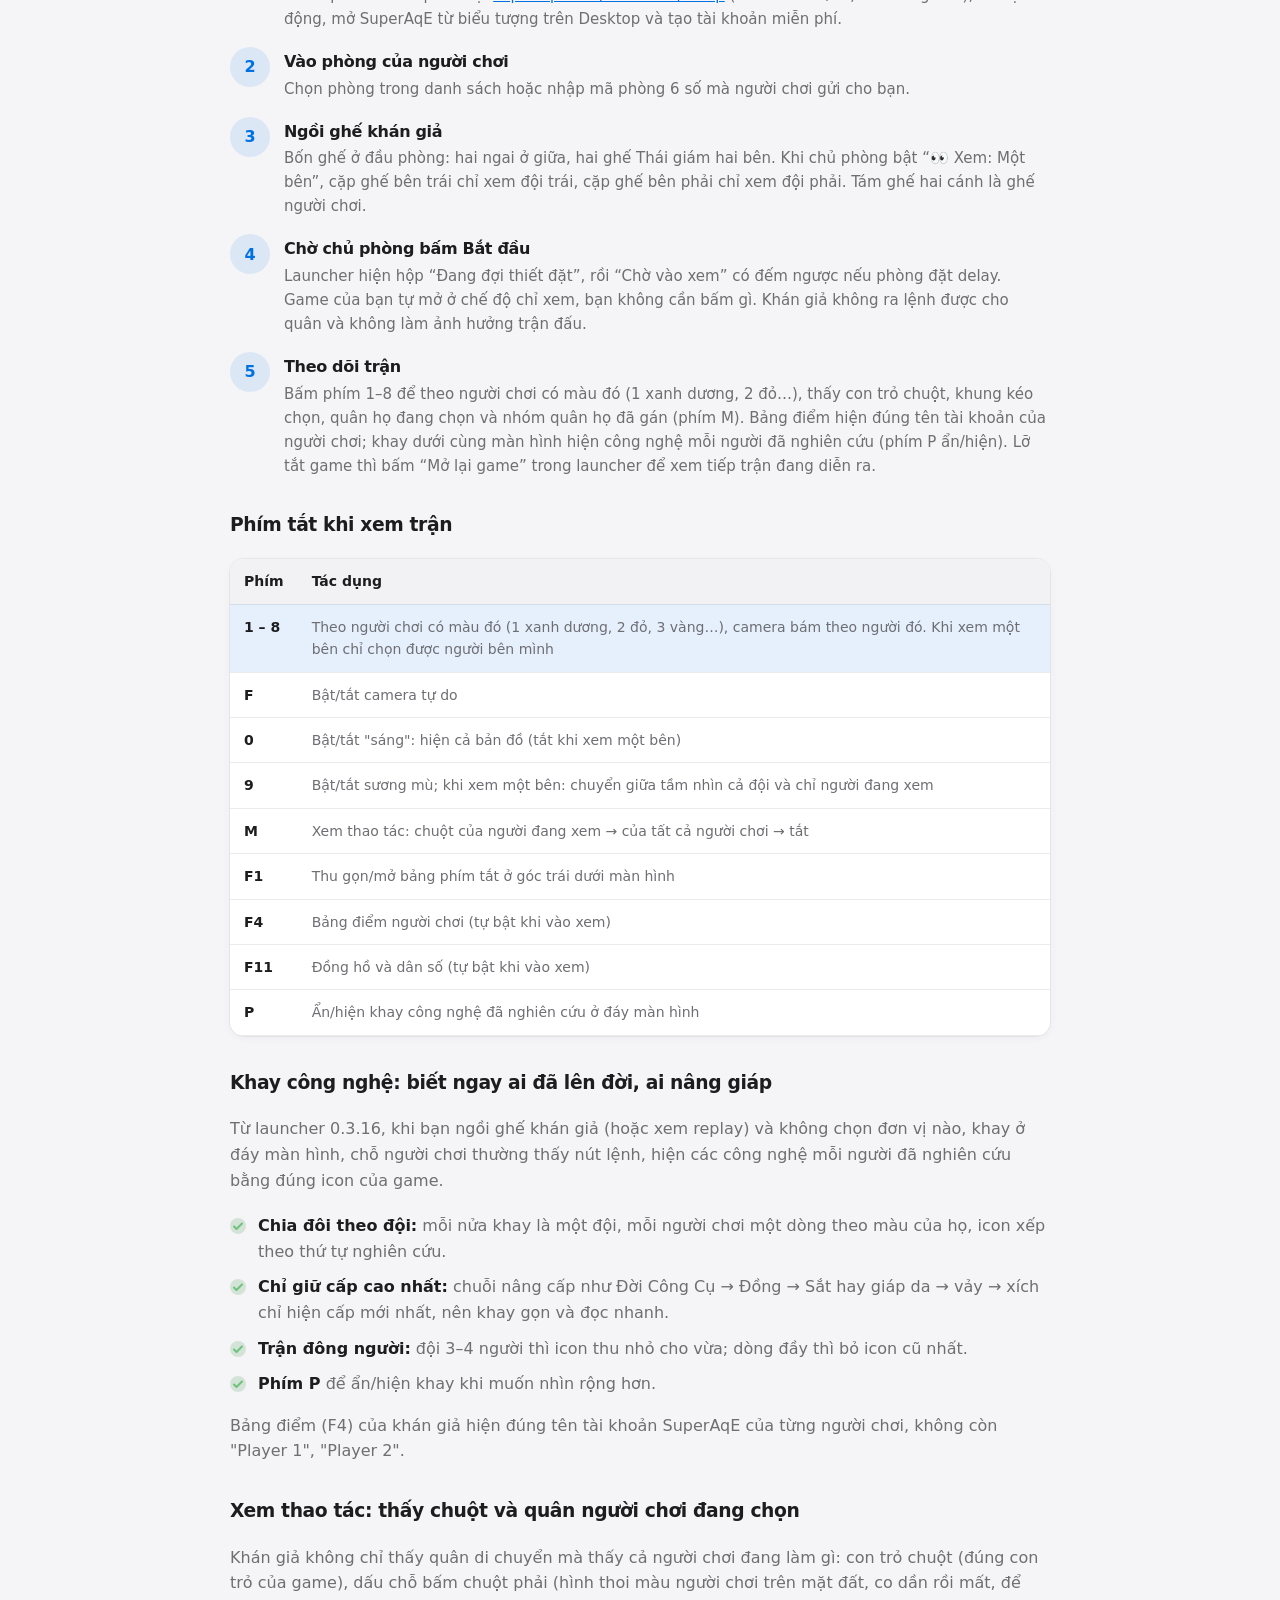
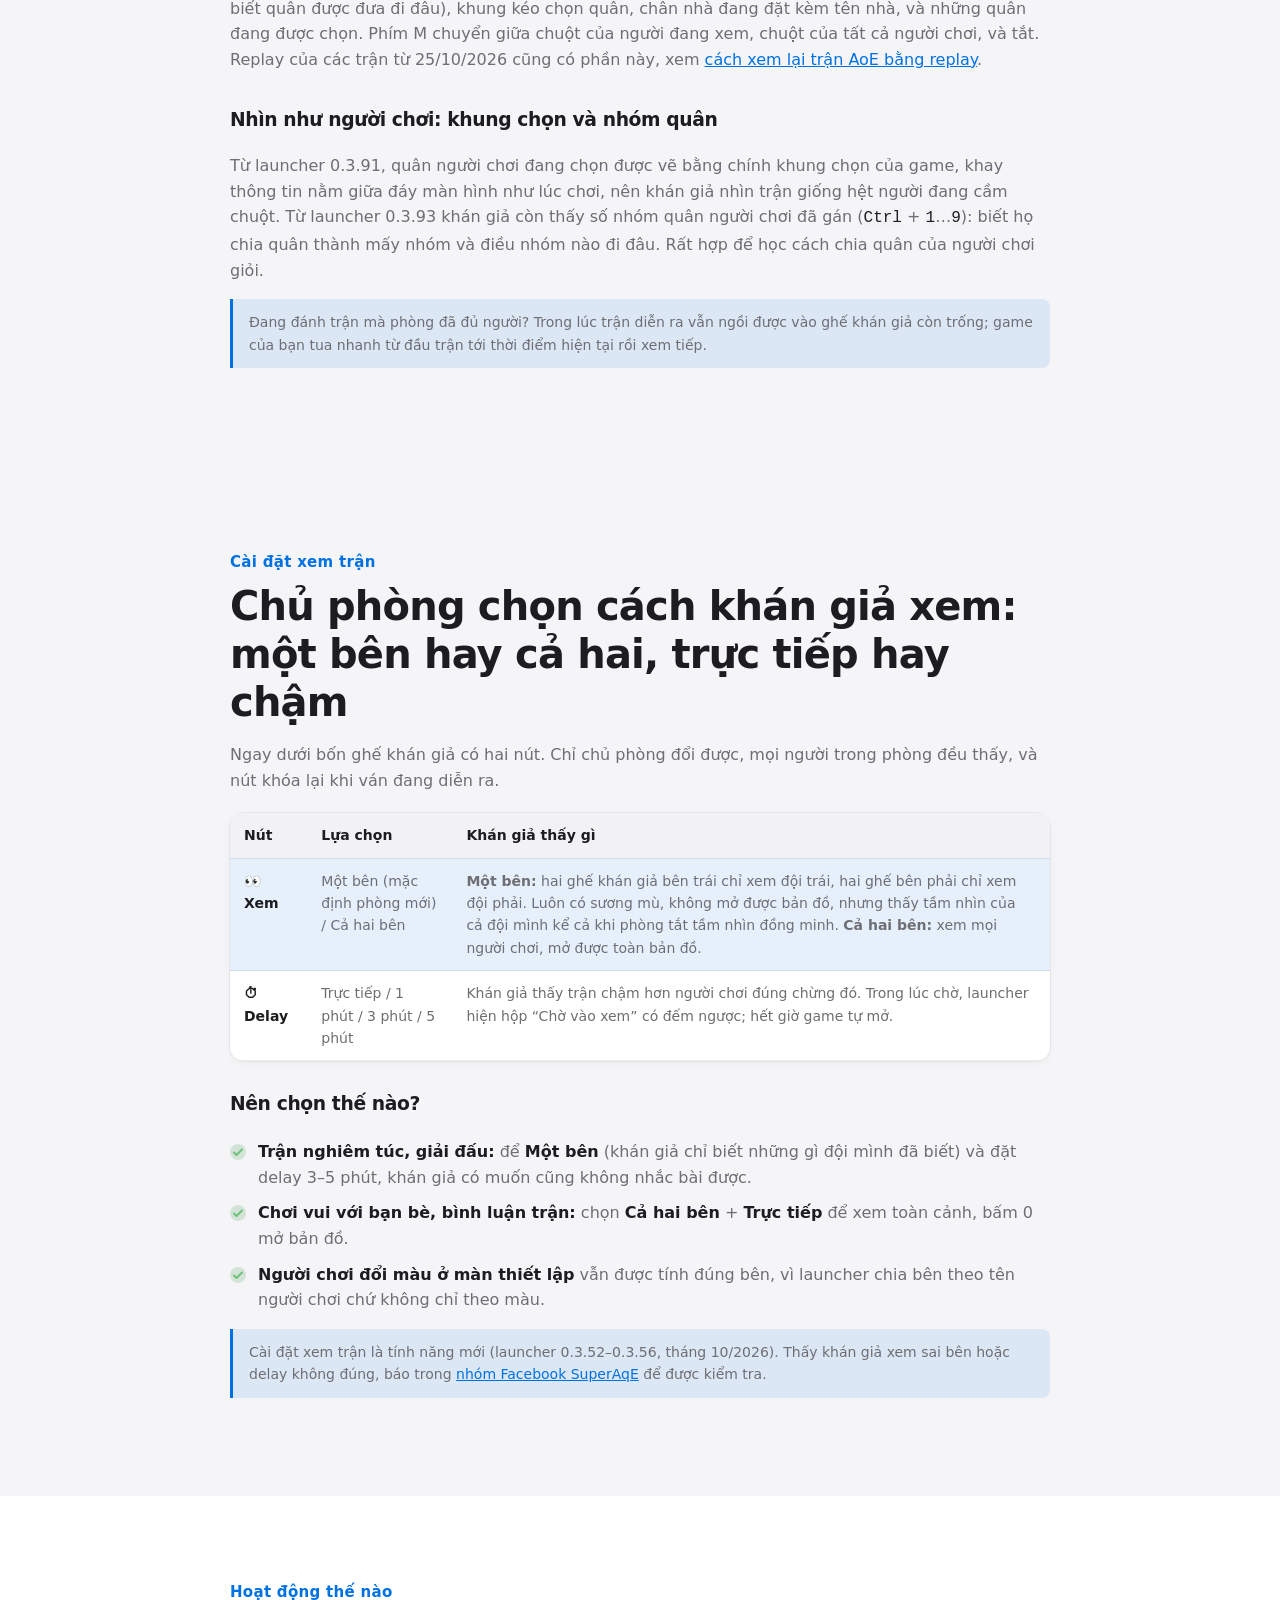
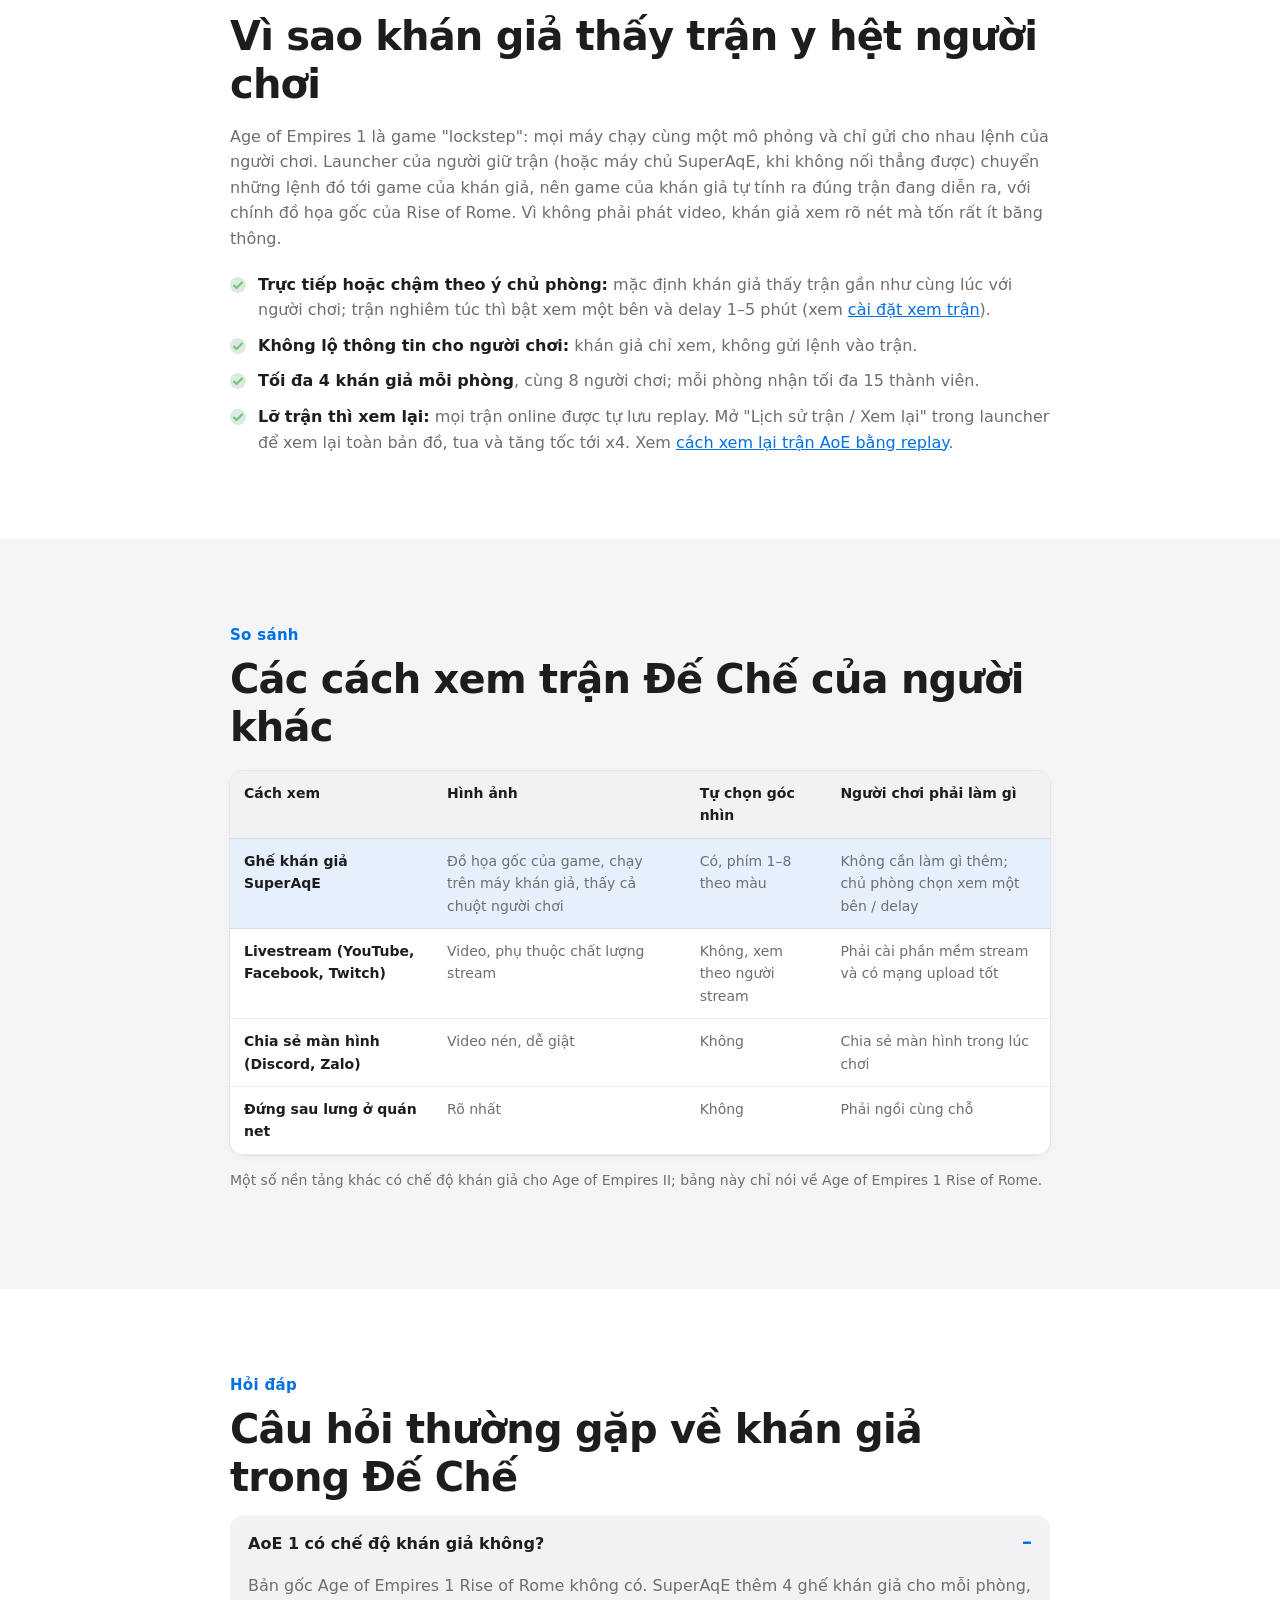
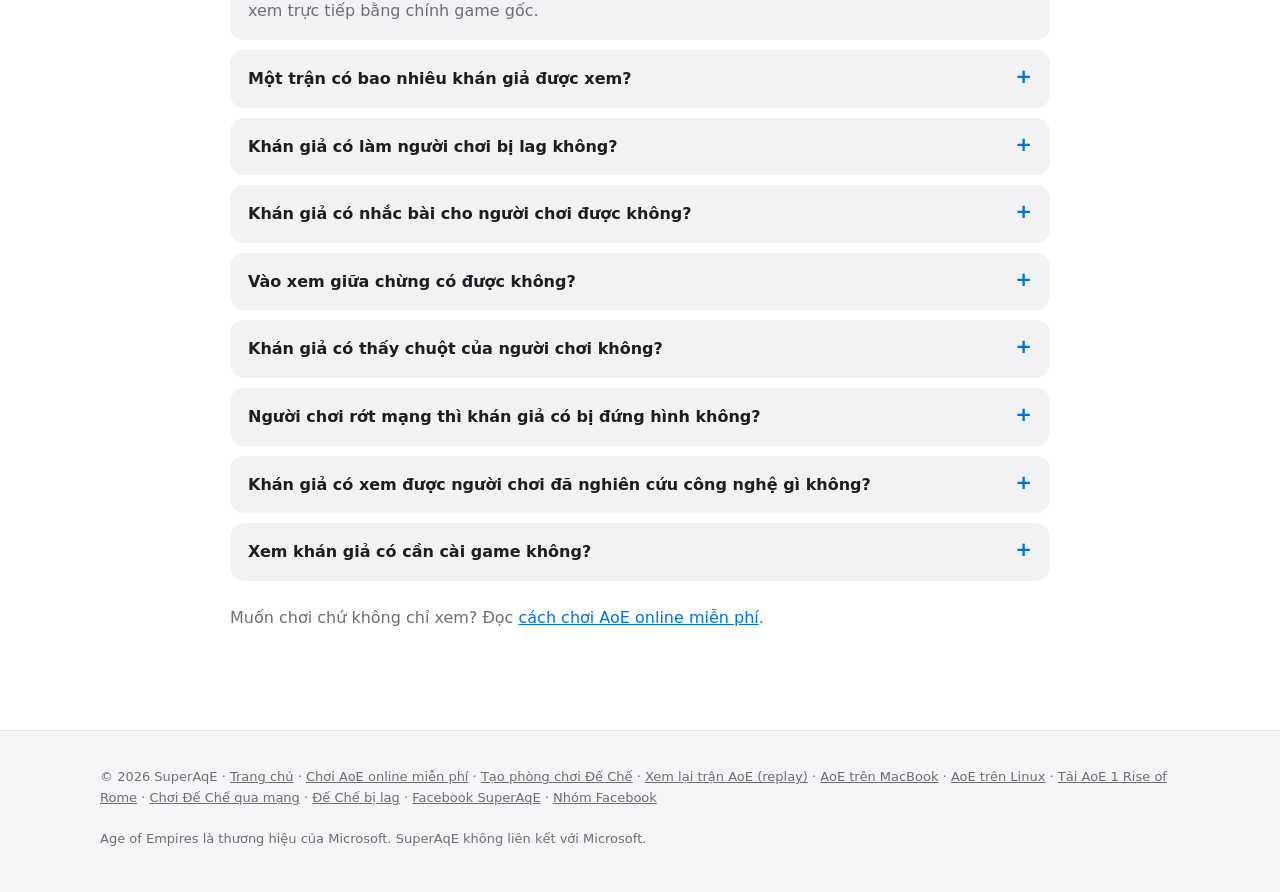
==== commit e7ca0193: "SEO: fix right-click mark wording on spectator/replay pages; avatar and player stats FAQ; llms.txt l" ====
--- a/choi-aoe-co-khan-gia/index.html
+++ b/choi-aoe-co-khan-gia/index.html
@@ -95,7 +95,7 @@
    "name": "Khán giả có thấy chuột của người chơi không?",
    "acceptedAnswer": {
     "@type": "Answer",
-    "text": "Có. Khán giả thấy con trỏ chuột, chỗ bấm, khung kéo chọn, nhà đang đặt và quân người chơi đang chọn (vẽ bằng khung chọn của chính game), cùng số nhóm quân họ đã gán bằng Ctrl + 1…9. Phím M chuyển giữa người đang xem, tất cả người chơi, và tắt."
+    "text": "Có. Khán giả thấy con trỏ chuột, chỗ bấm chuột phải, khung kéo chọn, nhà đang đặt và quân người chơi đang chọn (vẽ bằng khung chọn của chính game), cùng số nhóm quân họ đã gán bằng Ctrl + 1…9. Phím M chuyển giữa người đang xem, tất cả người chơi, và tắt."
    }
   },
   {
@@ -354,7 +354,7 @@
       <a href="/img/spectator.jpg" target="_blank" rel="noopener"><img src="/img/spectator.jpg" width="1366" height="768" alt="Ảnh chụp thật màn hình khán giả SuperAqE trong một trận Đế Chế 1v1: nhà chính, dân làng, rừng và bản đồ nhỏ"></a>
       <figcaption><b>Ảnh chụp thật ở ghế khán giả</b>Đồ họa gốc của game, không phải video hay luồng phát hình.</figcaption>
     </figure>
-    <p class="meta">Cập nhật lần cuối: <time datetime="2026-11-05">05/11/2026</time> · Áp dụng cho launcher 0.3.95 trở lên (Windows, Mac và Linux, tự cập nhật)</p>
+    <p class="meta">Cập nhật lần cuối: <time datetime="2026-11-16">16/11/2026</time> · Áp dụng cho launcher 1.0.39 trở lên (Windows, Mac và Linux, tự cập nhật)</p>
   </div>
 </section>
 
@@ -396,7 +396,7 @@
     </ul>
     <p>Bảng điểm (F4) của khán giả hiện đúng tên tài khoản SuperAqE của từng người chơi, không còn "Player 1", "Player 2".</p>
     <h3 id="xem-thao-tac" style="margin-top:32px">Xem thao tác: thấy chuột và quân người chơi đang chọn</h3>
-    <p>Khán giả không chỉ thấy quân di chuyển mà thấy cả người chơi đang làm gì: con trỏ chuột (đúng con trỏ của game), vòng chỗ bấm (trắng là chuột trái, màu là chuột phải), khung kéo chọn quân, chân nhà đang đặt kèm tên nhà, và những quân đang được chọn. Phím M chuyển giữa chuột của người đang xem, chuột của tất cả người chơi, và tắt. Replay của các trận từ 25/10/2026 cũng có phần này, xem <a href="/xem-lai-tran-aoe-replay/">cách xem lại trận AoE bằng replay</a>.</p>
+    <p>Khán giả không chỉ thấy quân di chuyển mà thấy cả người chơi đang làm gì: con trỏ chuột (đúng con trỏ của game), dấu chỗ bấm chuột phải (hình thoi màu người chơi trên mặt đất, co dần rồi mất, để biết quân được đưa đi đâu), khung kéo chọn quân, chân nhà đang đặt kèm tên nhà, và những quân đang được chọn. Phím M chuyển giữa chuột của người đang xem, chuột của tất cả người chơi, và tắt. Replay của các trận từ 25/10/2026 cũng có phần này, xem <a href="/xem-lai-tran-aoe-replay/">cách xem lại trận AoE bằng replay</a>.</p>
     <h3 id="nhu-nguoi-choi" style="margin-top:32px">Nhìn như người chơi: khung chọn và nhóm quân</h3>
     <p>Từ launcher 0.3.91, quân người chơi đang chọn được vẽ bằng chính khung chọn của game, khay thông tin nằm giữa đáy màn hình như lúc chơi, nên khán giả nhìn trận giống hệt người đang cầm chuột. Từ launcher 0.3.93 khán giả còn thấy số nhóm quân người chơi đã gán (<code>Ctrl</code> + <code>1</code>…<code>9</code>): biết họ chia quân thành mấy nhóm và điều nhóm nào đi đâu. Rất hợp để học cách chia quân của người chơi giỏi.</p>
     <p class="note">Đang đánh trận mà phòng đã đủ người? Trong lúc trận diễn ra vẫn ngồi được vào ghế khán giả còn trống; game của bạn tua nhanh từ đầu trận tới thời điểm hiện tại rồi xem tiếp.</p>
@@ -470,7 +470,7 @@
       <details><summary>Khán giả có làm người chơi bị lag không?</summary><p>Khán giả chỉ nhận lệnh của trận (từ máy giữ trận hoặc máy chủ SuperAqE), không gửi lệnh vào trận, nên không làm chậm game của người chơi.</p></details>
       <details><summary>Khán giả có nhắc bài cho người chơi được không?</summary><p>Chủ phòng chặn được. Bật “👀 Xem: Một bên” thì mỗi khán giả chỉ thấy đội mình, có sương mù, không mở bản đồ; đặt “⏱ Delay” 1, 3 hoặc 5 phút thì khán giả xem chậm hơn trận thật. Phòng mới mặc định xem một bên. Nếu để Cả hai bên + Trực tiếp, chỉ nên mời khán giả mình tin tưởng.</p></details>
       <details><summary>Vào xem giữa chừng có được không?</summary><p>Được. Trong lúc trận diễn ra vẫn ngồi được vào ghế khán giả còn trống; game tua nhanh từ đầu trận tới thời điểm hiện tại rồi xem tiếp. Khán giả lỡ thoát ra thì bấm “Mở lại game” để vào lại trận đang đánh.</p></details>
-      <details><summary>Khán giả có thấy chuột của người chơi không?</summary><p>Có. Khán giả thấy con trỏ chuột, chỗ bấm, khung kéo chọn, nhà đang đặt và quân người chơi đang chọn (vẽ bằng khung chọn của chính game), cùng số nhóm quân họ đã gán bằng Ctrl + 1…9. Phím M chuyển giữa người đang xem, tất cả người chơi, và tắt.</p></details>
+      <details><summary>Khán giả có thấy chuột của người chơi không?</summary><p>Có. Khán giả thấy con trỏ chuột, chỗ bấm chuột phải, khung kéo chọn, nhà đang đặt và quân người chơi đang chọn (vẽ bằng khung chọn của chính game), cùng số nhóm quân họ đã gán bằng Ctrl + 1…9. Phím M chuyển giữa người đang xem, tất cả người chơi, và tắt.</p></details>
       <details><summary>Người chơi rớt mạng thì khán giả có bị đứng hình không?</summary><p>Trận tạm dừng chờ người rớt mạng như với mọi người chơi; khi trận chạy lại thì khán giả xem tiếp. Lỗi khán giả bị kẹt hình sau khi có người rớt mạng đã được sửa ở launcher 0.3.88–0.3.89.</p></details>
       <details><summary>Khán giả có xem được người chơi đã nghiên cứu công nghệ gì không?</summary><p>Được. Từ launcher 0.3.16, khay dưới cùng màn hình khán giả hiện công nghệ mỗi người chơi đã nghiên cứu bằng icon gốc của game, chia theo đội, mỗi người một dòng theo thứ tự nghiên cứu, chuỗi nâng cấp chỉ giữ cấp cao nhất. Phím P ẩn/hiện. Khi xem replay cũng có khay này.</p></details>
       <details><summary>Xem khán giả có cần cài game không?</summary><p>Không cần cài game riêng. Bộ cài SuperAoE-Setup.exe (Windows 10/11) đã có sẵn game; MacBook và Ubuntu cũng có bản SuperAqE kèm game. Chỉ cần thêm tài khoản SuperAqE miễn phí.</p></details>
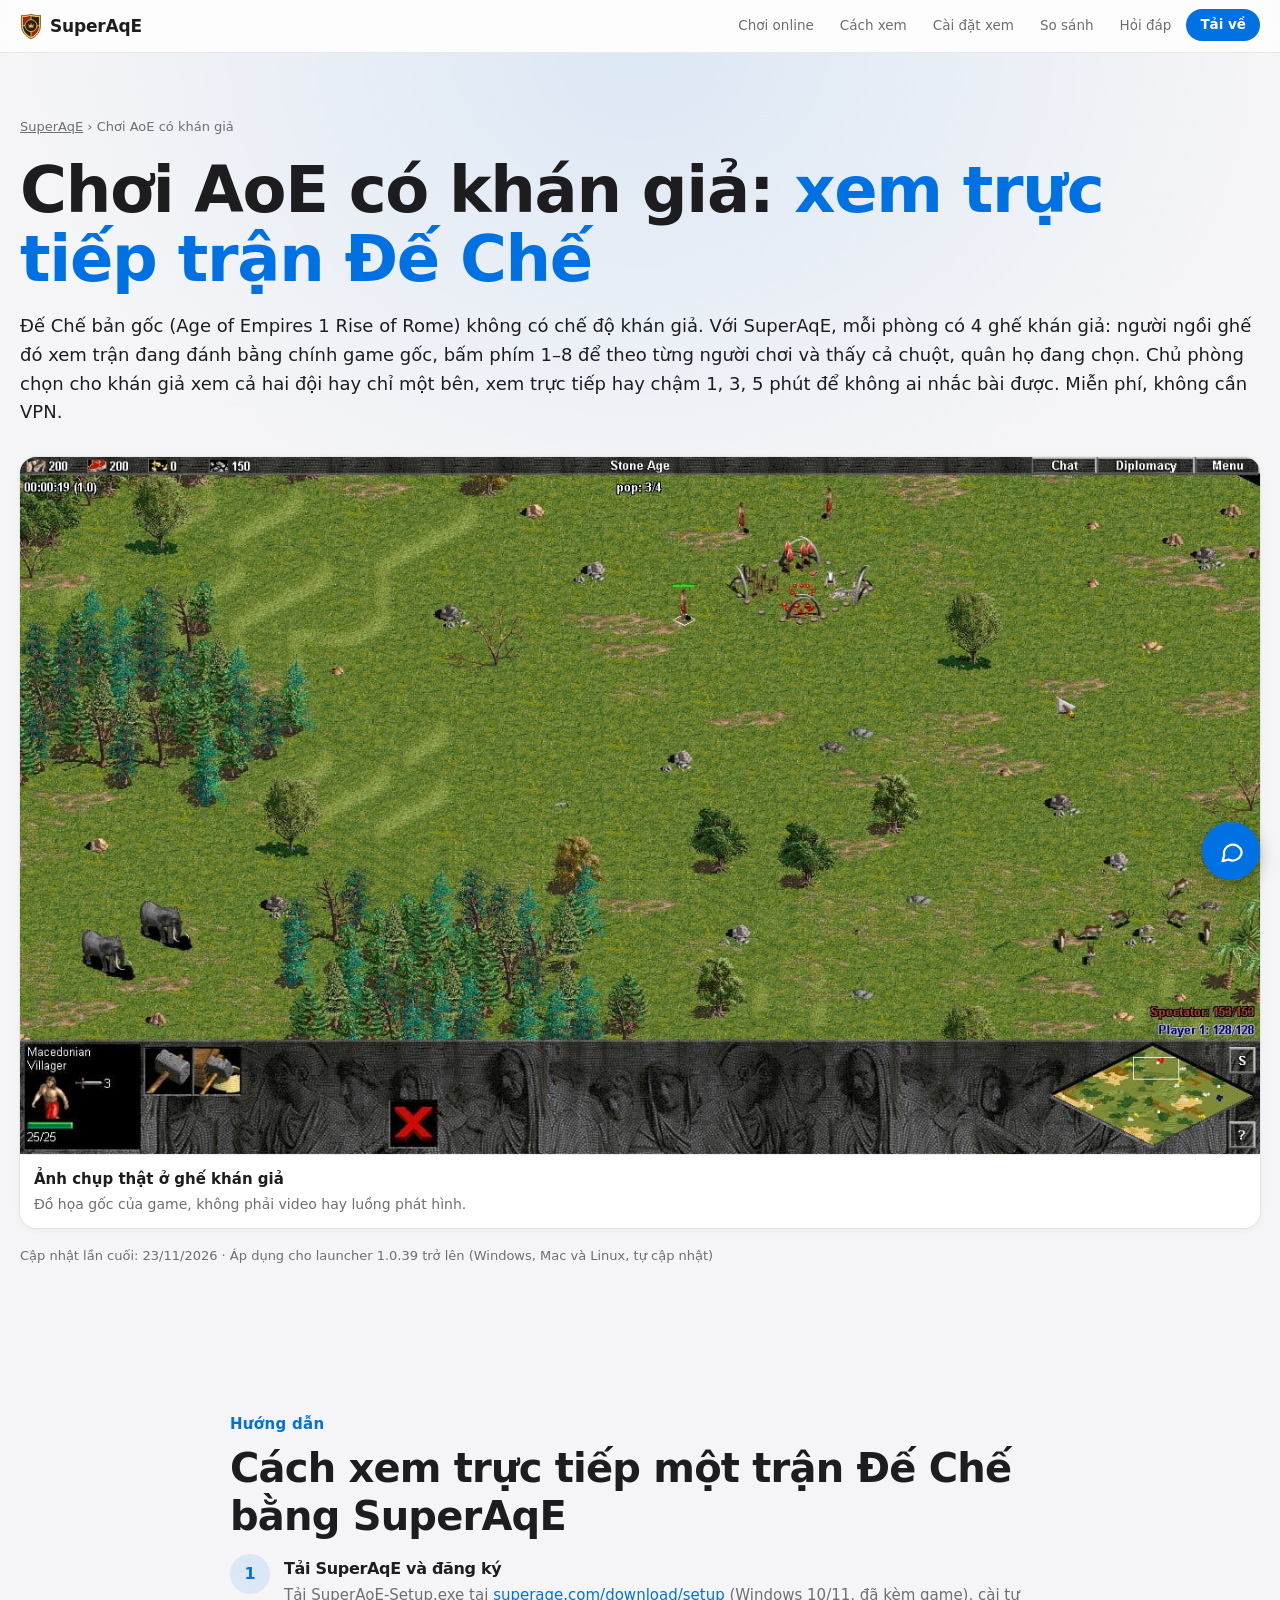
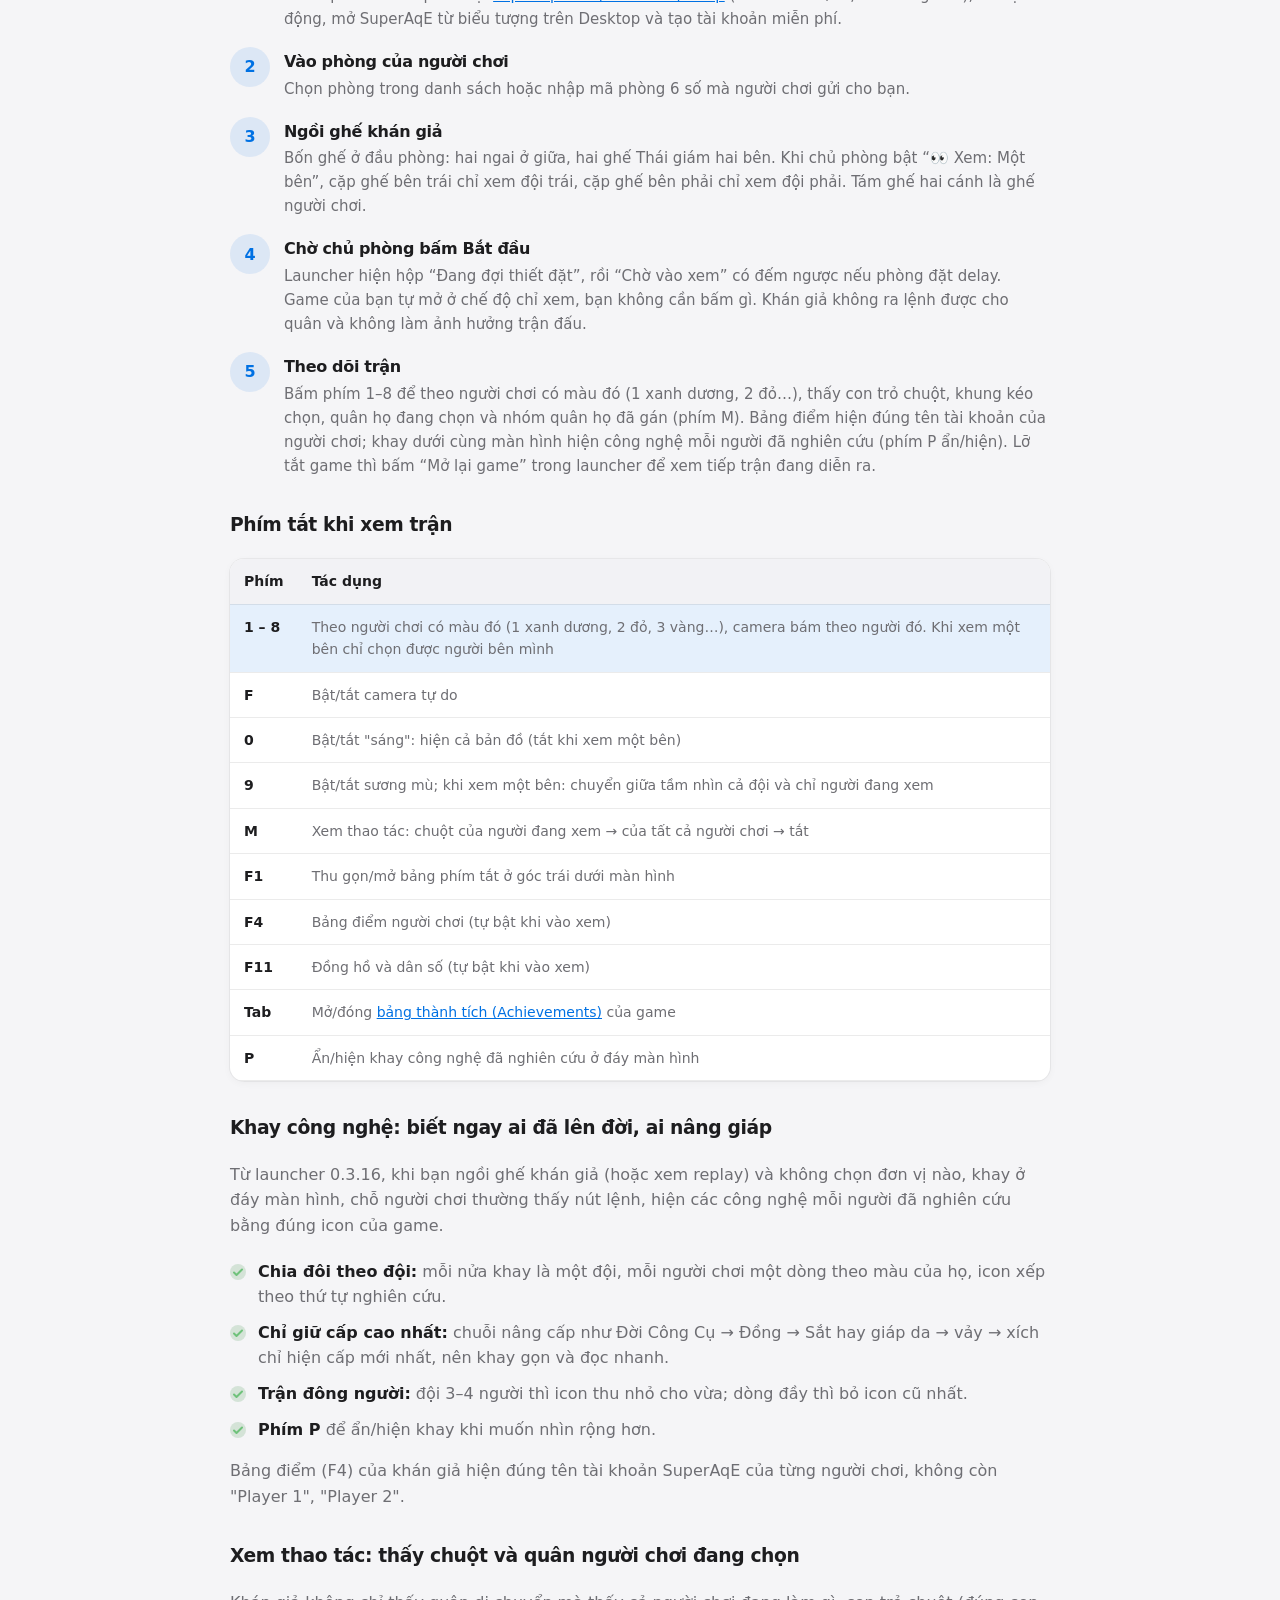
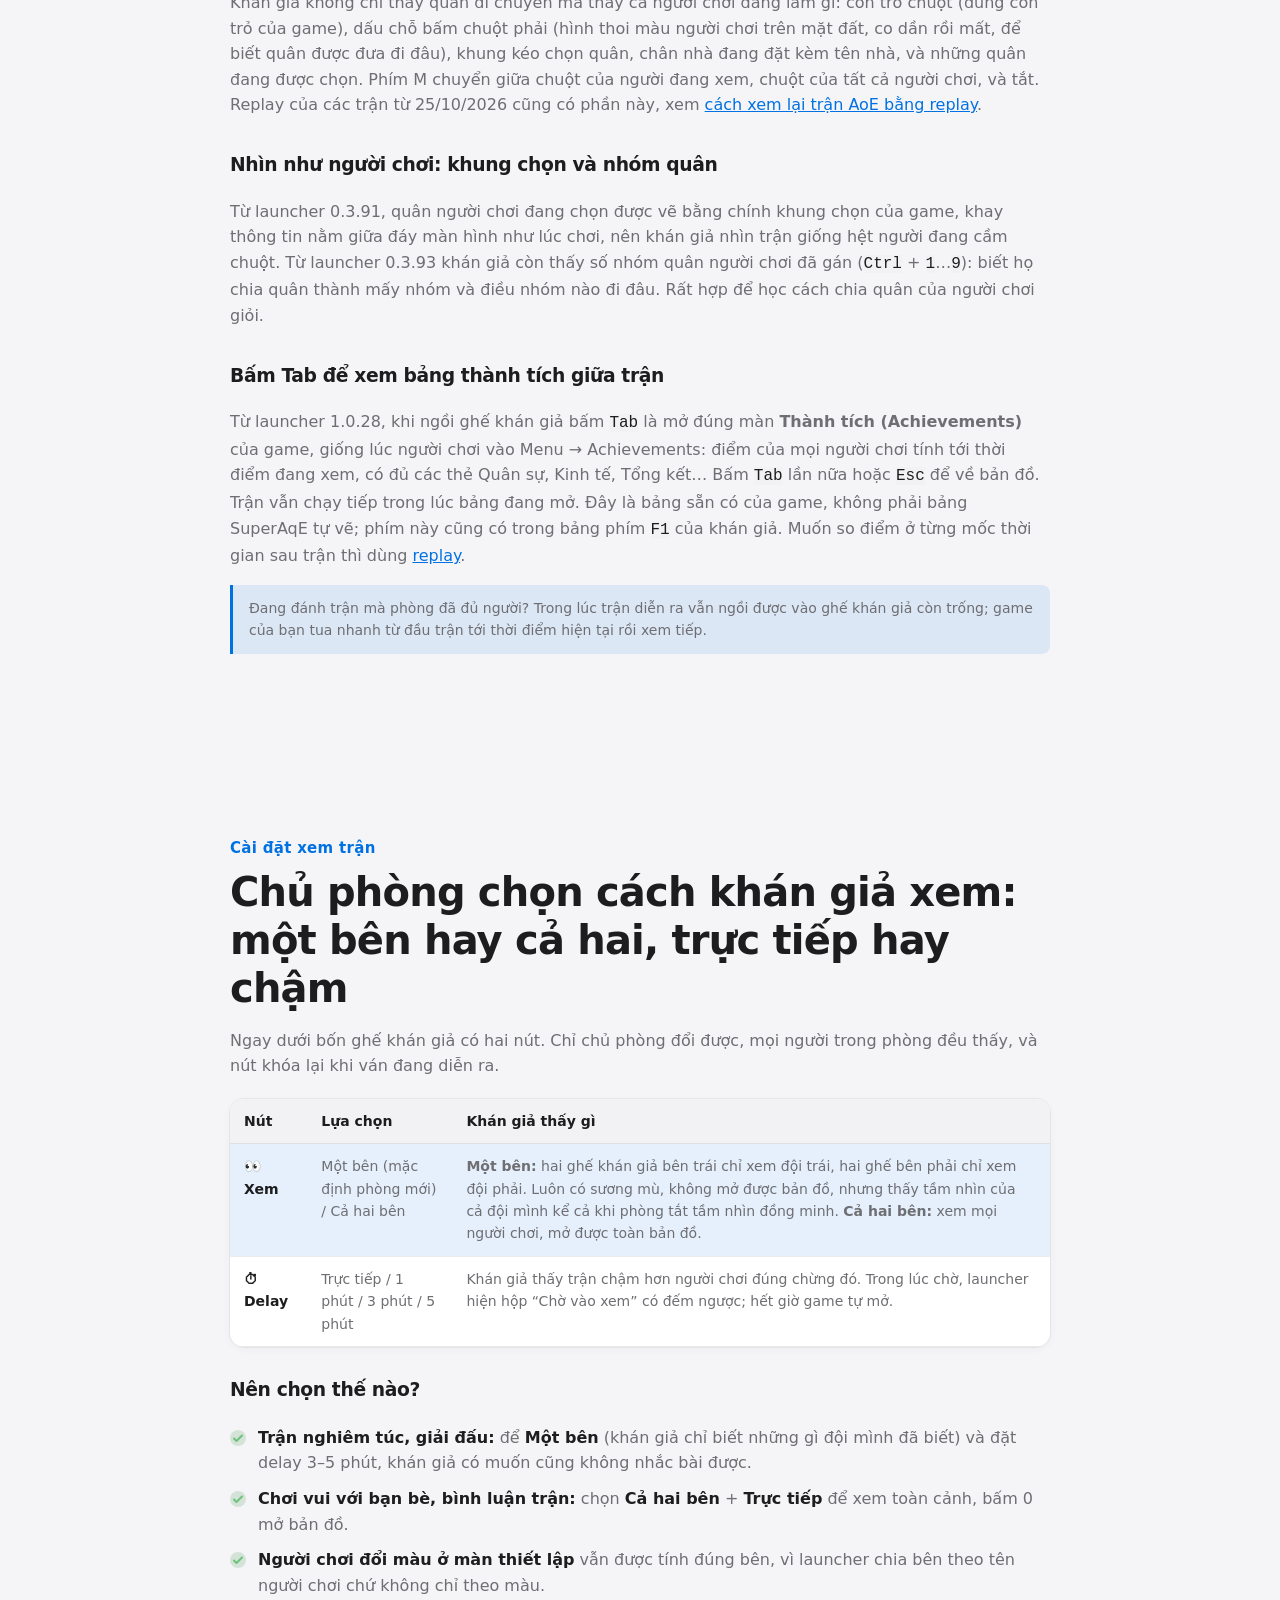
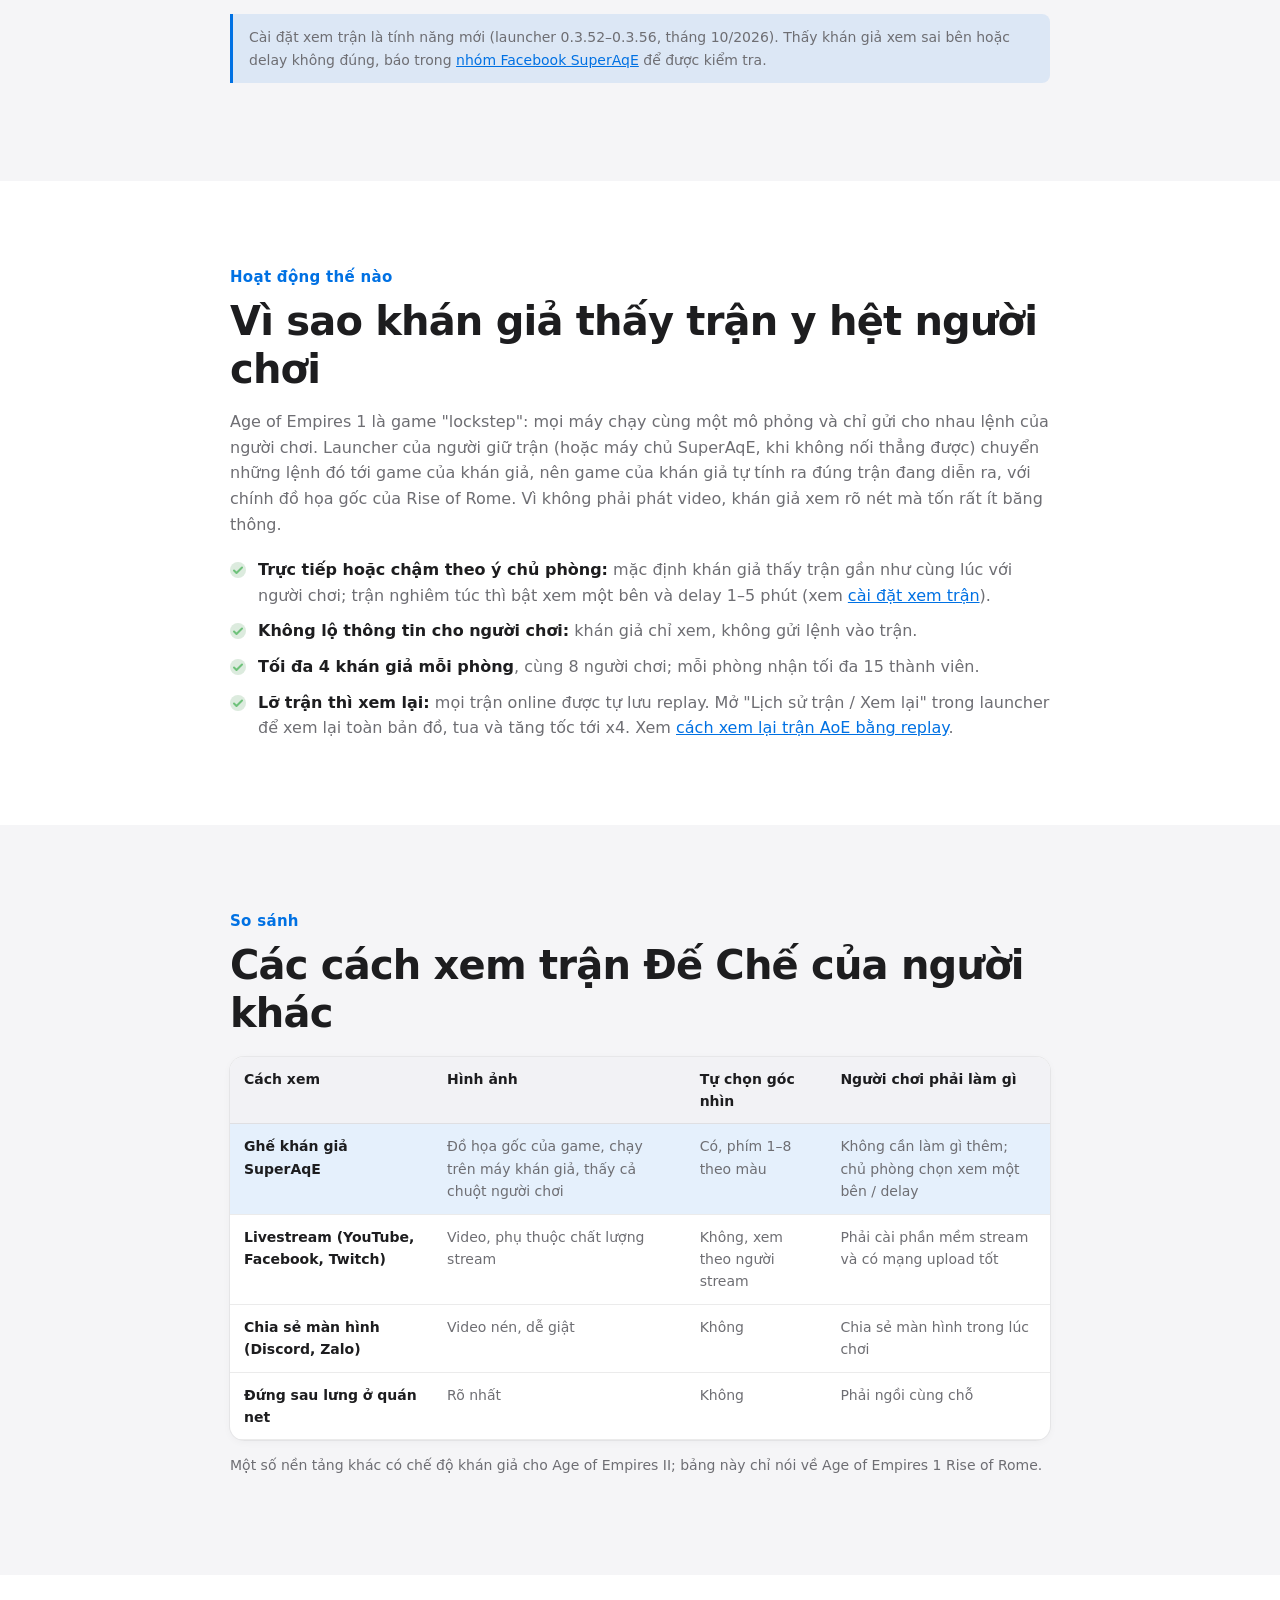
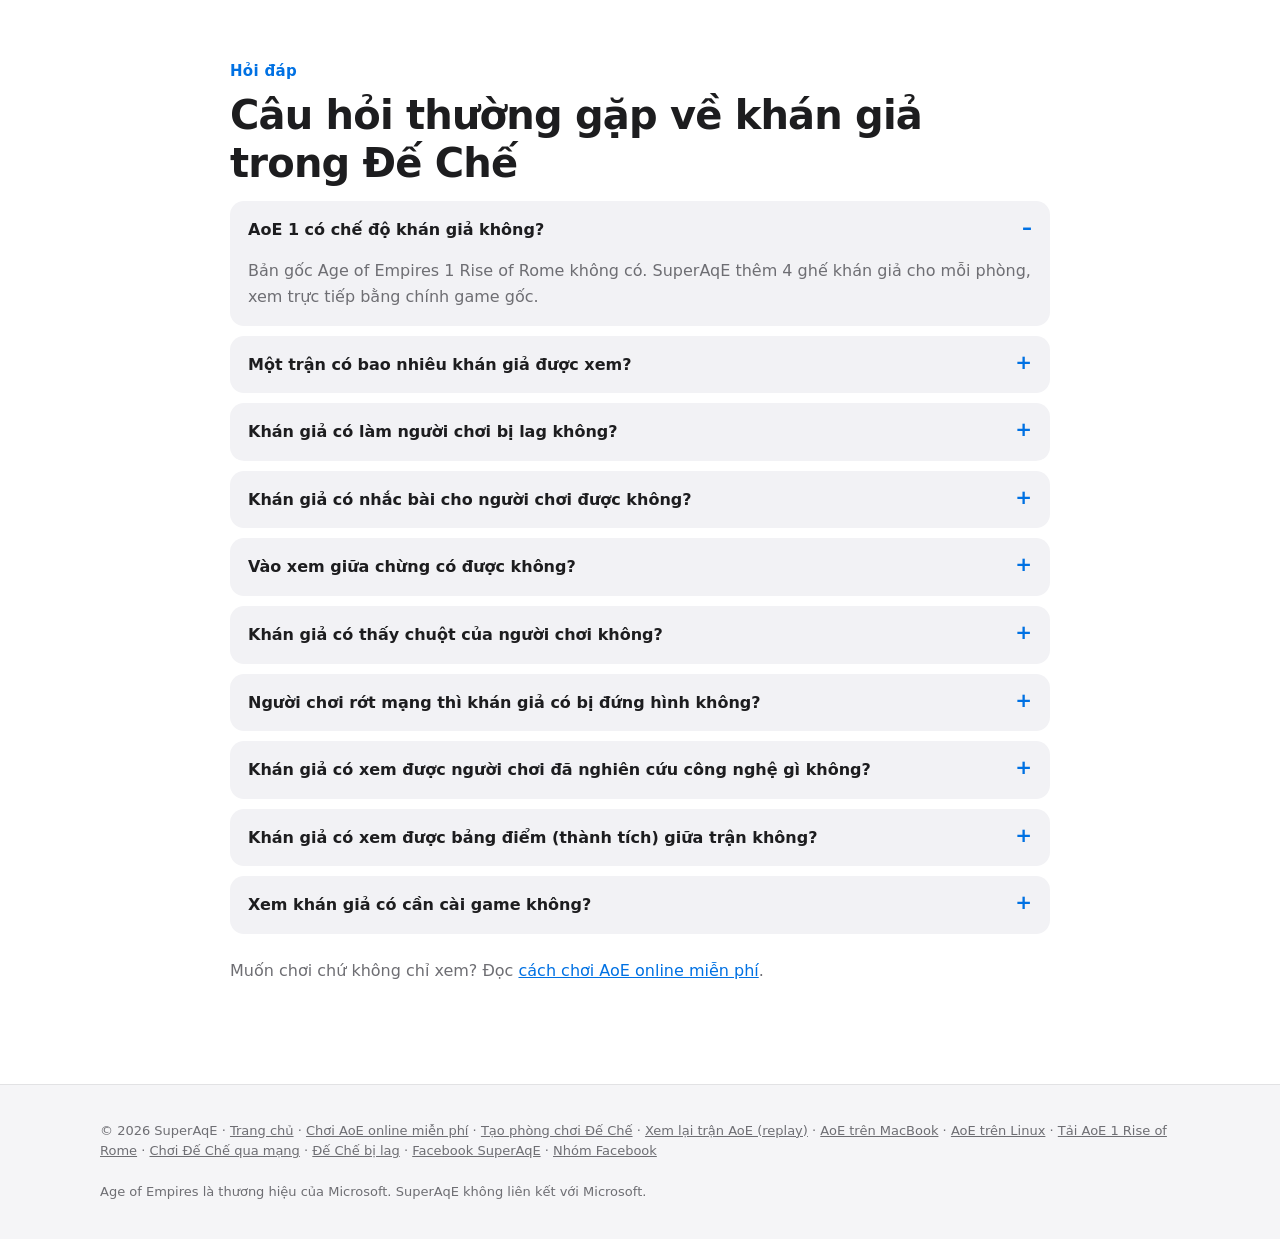
==== commit f9e1fc70: "SEO: spectator page covers Tab achievements screen (key table, section, FAQ); shorter clan meta desc" ====
--- a/choi-aoe-co-khan-gia/index.html
+++ b/choi-aoe-co-khan-gia/index.html
@@ -116,6 +116,14 @@
   },
   {
    "@type": "Question",
+   "name": "Khán giả có xem được bảng điểm (thành tích) giữa trận không?",
+   "acceptedAnswer": {
+    "@type": "Answer",
+    "text": "Được. Từ launcher 1.0.28, khán giả (và người xem replay) bấm Tab là mở đúng màn Thành tích (Achievements) của game, như người chơi vào Menu → Achievements: điểm quân sự, kinh tế, tổng kết của mọi người chơi tính tới lúc đang xem. Bấm Tab lần nữa hoặc Esc để về bản đồ; trận vẫn chạy tiếp trong lúc mở bảng."
+   }
+  },
+  {
+   "@type": "Question",
    "name": "Xem khán giả có cần cài game không?",
    "acceptedAnswer": {
     "@type": "Answer",
@@ -354,7 +362,7 @@
       <a href="/img/spectator.jpg" target="_blank" rel="noopener"><img src="/img/spectator.jpg" width="1366" height="768" alt="Ảnh chụp thật màn hình khán giả SuperAqE trong một trận Đế Chế 1v1: nhà chính, dân làng, rừng và bản đồ nhỏ"></a>
       <figcaption><b>Ảnh chụp thật ở ghế khán giả</b>Đồ họa gốc của game, không phải video hay luồng phát hình.</figcaption>
     </figure>
-    <p class="meta">Cập nhật lần cuối: <time datetime="2026-11-16">16/11/2026</time> · Áp dụng cho launcher 1.0.39 trở lên (Windows, Mac và Linux, tự cập nhật)</p>
+    <p class="meta">Cập nhật lần cuối: <time datetime="2026-11-23">23/11/2026</time> · Áp dụng cho launcher 1.0.39 trở lên (Windows, Mac và Linux, tự cập nhật)</p>
   </div>
 </section>
 
@@ -382,6 +390,7 @@
           <tr><th scope="row">F1</th><td>Thu gọn/mở bảng phím tắt ở góc trái dưới màn hình</td></tr>
           <tr><th scope="row">F4</th><td>Bảng điểm người chơi (tự bật khi vào xem)</td></tr>
           <tr><th scope="row">F11</th><td>Đồng hồ và dân số (tự bật khi vào xem)</td></tr>
+          <tr><th scope="row">Tab</th><td>Mở/đóng <a href="#bang-thanh-tich">bảng thành tích (Achievements)</a> của game</td></tr>
           <tr><th scope="row">P</th><td>Ẩn/hiện khay công nghệ đã nghiên cứu ở đáy màn hình</td></tr>
         </tbody>
       </table>
@@ -399,6 +408,8 @@
     <p>Khán giả không chỉ thấy quân di chuyển mà thấy cả người chơi đang làm gì: con trỏ chuột (đúng con trỏ của game), dấu chỗ bấm chuột phải (hình thoi màu người chơi trên mặt đất, co dần rồi mất, để biết quân được đưa đi đâu), khung kéo chọn quân, chân nhà đang đặt kèm tên nhà, và những quân đang được chọn. Phím M chuyển giữa chuột của người đang xem, chuột của tất cả người chơi, và tắt. Replay của các trận từ 25/10/2026 cũng có phần này, xem <a href="/xem-lai-tran-aoe-replay/">cách xem lại trận AoE bằng replay</a>.</p>
     <h3 id="nhu-nguoi-choi" style="margin-top:32px">Nhìn như người chơi: khung chọn và nhóm quân</h3>
     <p>Từ launcher 0.3.91, quân người chơi đang chọn được vẽ bằng chính khung chọn của game, khay thông tin nằm giữa đáy màn hình như lúc chơi, nên khán giả nhìn trận giống hệt người đang cầm chuột. Từ launcher 0.3.93 khán giả còn thấy số nhóm quân người chơi đã gán (<code>Ctrl</code> + <code>1</code>…<code>9</code>): biết họ chia quân thành mấy nhóm và điều nhóm nào đi đâu. Rất hợp để học cách chia quân của người chơi giỏi.</p>
+    <h3 id="bang-thanh-tich" style="margin-top:32px">Bấm Tab để xem bảng thành tích giữa trận</h3>
+    <p>Từ launcher 1.0.28, khi ngồi ghế khán giả bấm <code>Tab</code> là mở đúng màn <b>Thành tích (Achievements)</b> của game, giống lúc người chơi vào Menu → Achievements: điểm của mọi người chơi tính tới thời điểm đang xem, có đủ các thẻ Quân sự, Kinh tế, Tổng kết… Bấm <code>Tab</code> lần nữa hoặc <code>Esc</code> để về bản đồ. Trận vẫn chạy tiếp trong lúc bảng đang mở. Đây là bảng sẵn có của game, không phải bảng SuperAqE tự vẽ; phím này cũng có trong bảng phím <code>F1</code> của khán giả. Muốn so điểm ở từng mốc thời gian sau trận thì dùng <a href="/xem-lai-tran-aoe-replay/#bang-thanh-tich">replay</a>.</p>
     <p class="note">Đang đánh trận mà phòng đã đủ người? Trong lúc trận diễn ra vẫn ngồi được vào ghế khán giả còn trống; game của bạn tua nhanh từ đầu trận tới thời điểm hiện tại rồi xem tiếp.</p>
   </div>
 </section>
@@ -473,6 +484,7 @@
       <details><summary>Khán giả có thấy chuột của người chơi không?</summary><p>Có. Khán giả thấy con trỏ chuột, chỗ bấm chuột phải, khung kéo chọn, nhà đang đặt và quân người chơi đang chọn (vẽ bằng khung chọn của chính game), cùng số nhóm quân họ đã gán bằng Ctrl + 1…9. Phím M chuyển giữa người đang xem, tất cả người chơi, và tắt.</p></details>
       <details><summary>Người chơi rớt mạng thì khán giả có bị đứng hình không?</summary><p>Trận tạm dừng chờ người rớt mạng như với mọi người chơi; khi trận chạy lại thì khán giả xem tiếp. Lỗi khán giả bị kẹt hình sau khi có người rớt mạng đã được sửa ở launcher 0.3.88–0.3.89.</p></details>
       <details><summary>Khán giả có xem được người chơi đã nghiên cứu công nghệ gì không?</summary><p>Được. Từ launcher 0.3.16, khay dưới cùng màn hình khán giả hiện công nghệ mỗi người chơi đã nghiên cứu bằng icon gốc của game, chia theo đội, mỗi người một dòng theo thứ tự nghiên cứu, chuỗi nâng cấp chỉ giữ cấp cao nhất. Phím P ẩn/hiện. Khi xem replay cũng có khay này.</p></details>
+      <details><summary>Khán giả có xem được bảng điểm (thành tích) giữa trận không?</summary><p>Được. Từ launcher 1.0.28, khán giả (và người xem replay) bấm <code>Tab</code> là mở đúng màn Thành tích (Achievements) của game, như người chơi vào Menu → Achievements: điểm quân sự, kinh tế, tổng kết của mọi người chơi tính tới lúc đang xem. Bấm <code>Tab</code> lần nữa hoặc <code>Esc</code> để về bản đồ; trận vẫn chạy tiếp trong lúc mở bảng.</p></details>
       <details><summary>Xem khán giả có cần cài game không?</summary><p>Không cần cài game riêng. Bộ cài SuperAoE-Setup.exe (Windows 10/11) đã có sẵn game; MacBook và Ubuntu cũng có bản SuperAqE kèm game. Chỉ cần thêm tài khoản SuperAqE miễn phí.</p></details>
     </div>
     <p style="margin-top:24px">Muốn chơi chứ không chỉ xem? Đọc <a href="/choi-aoe-online-mien-phi/">cách chơi AoE online miễn phí</a>.</p>
